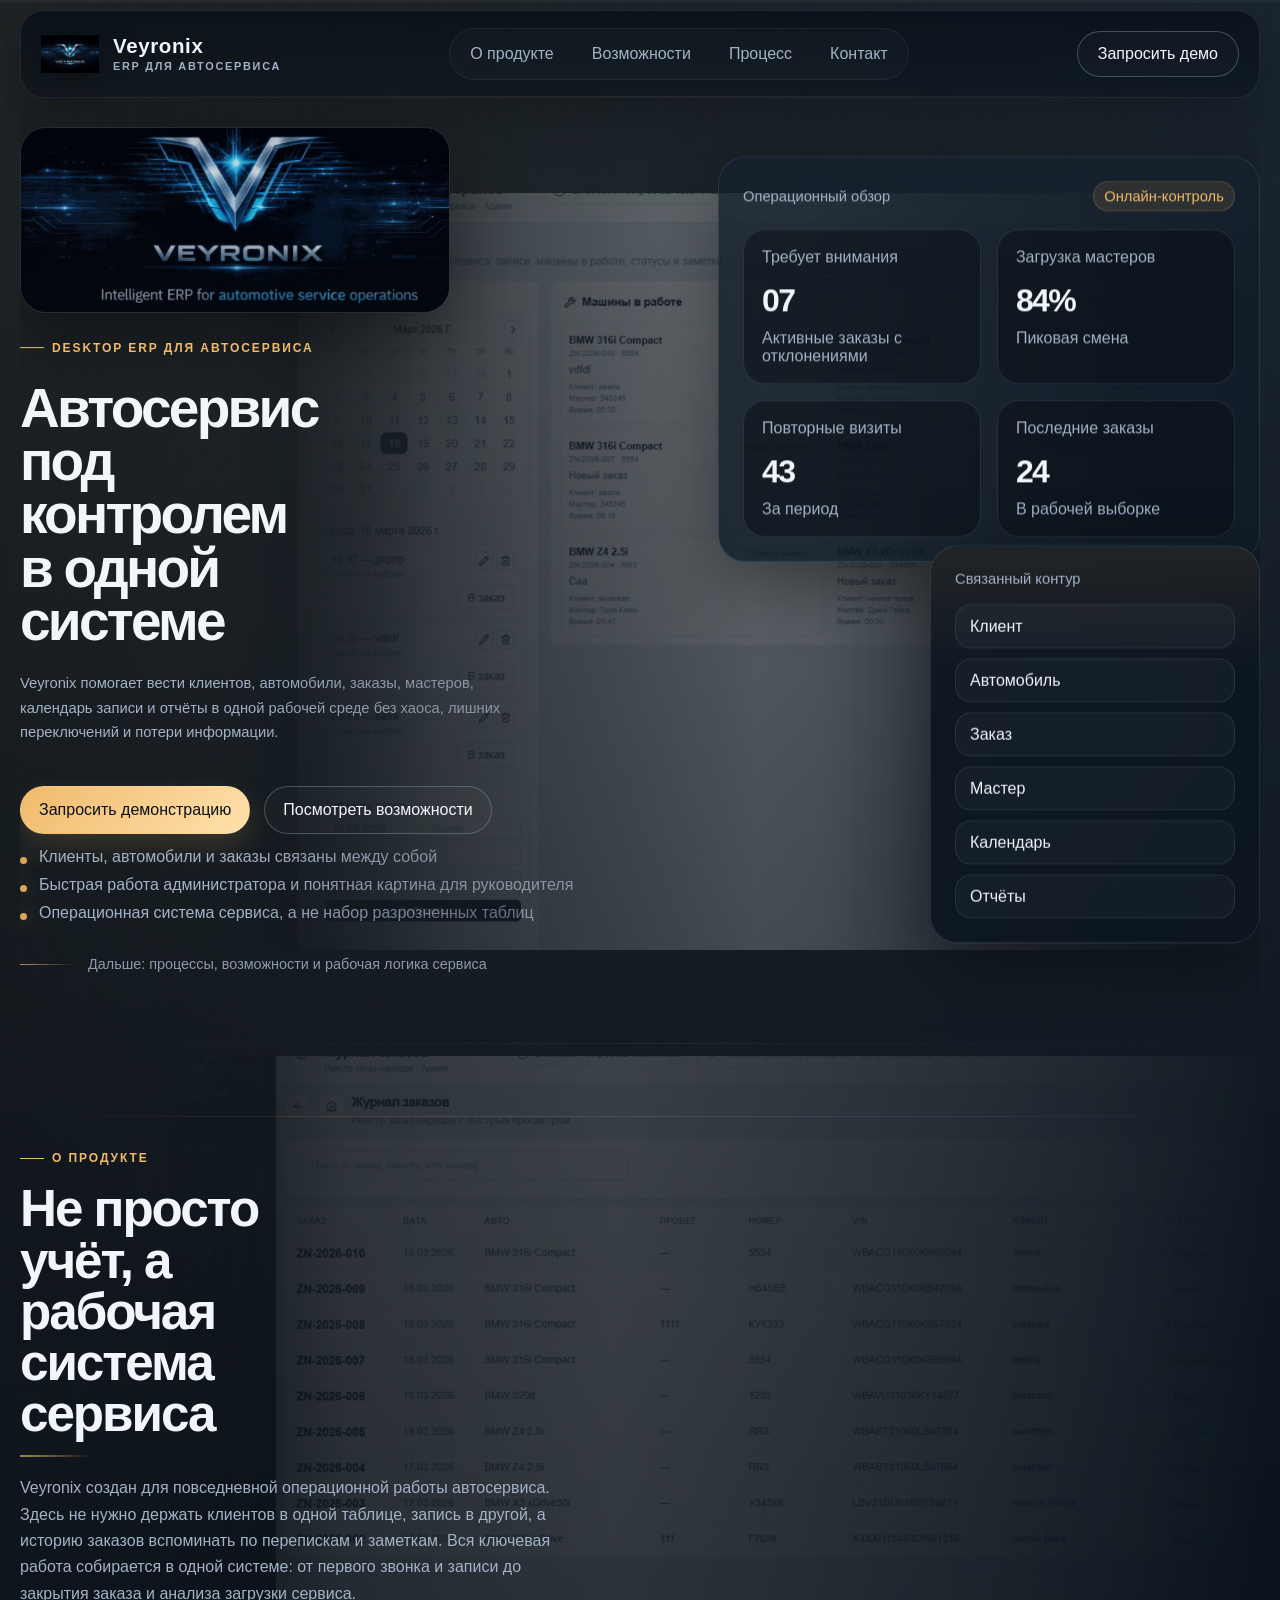
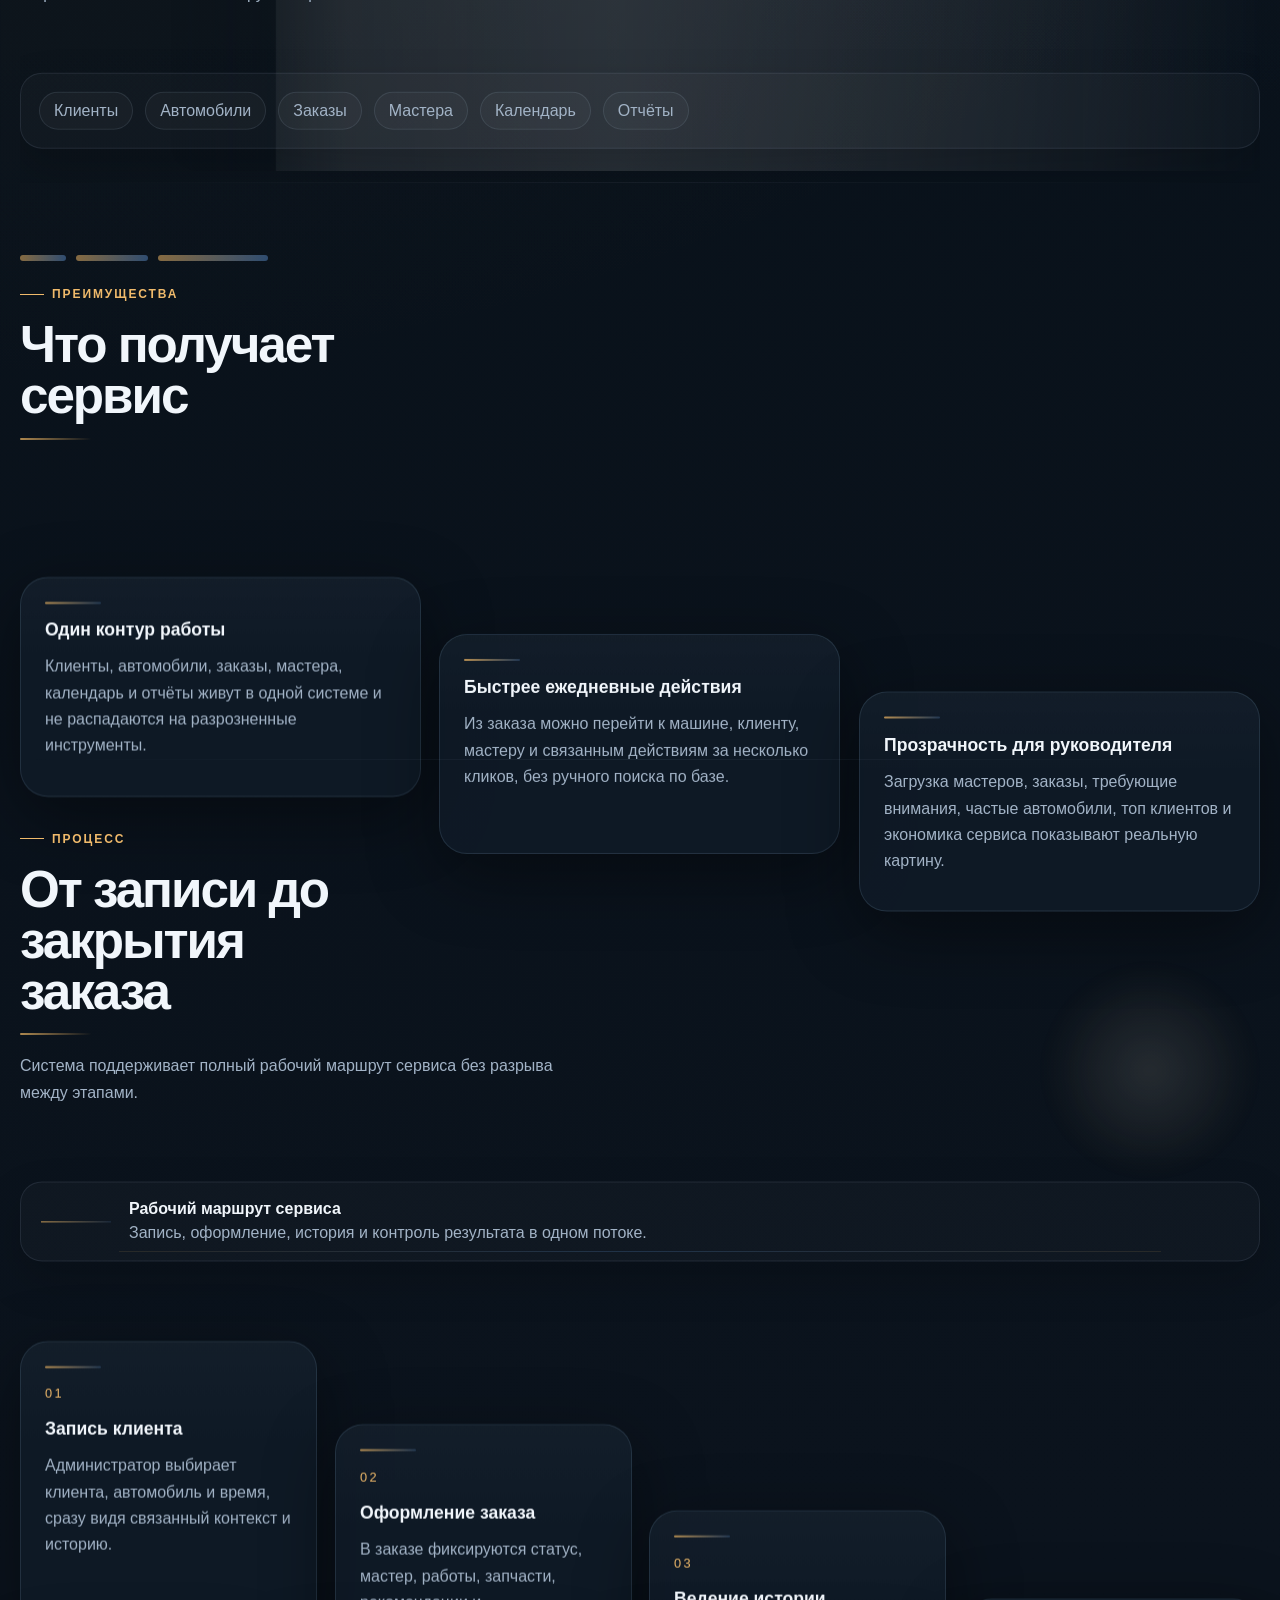
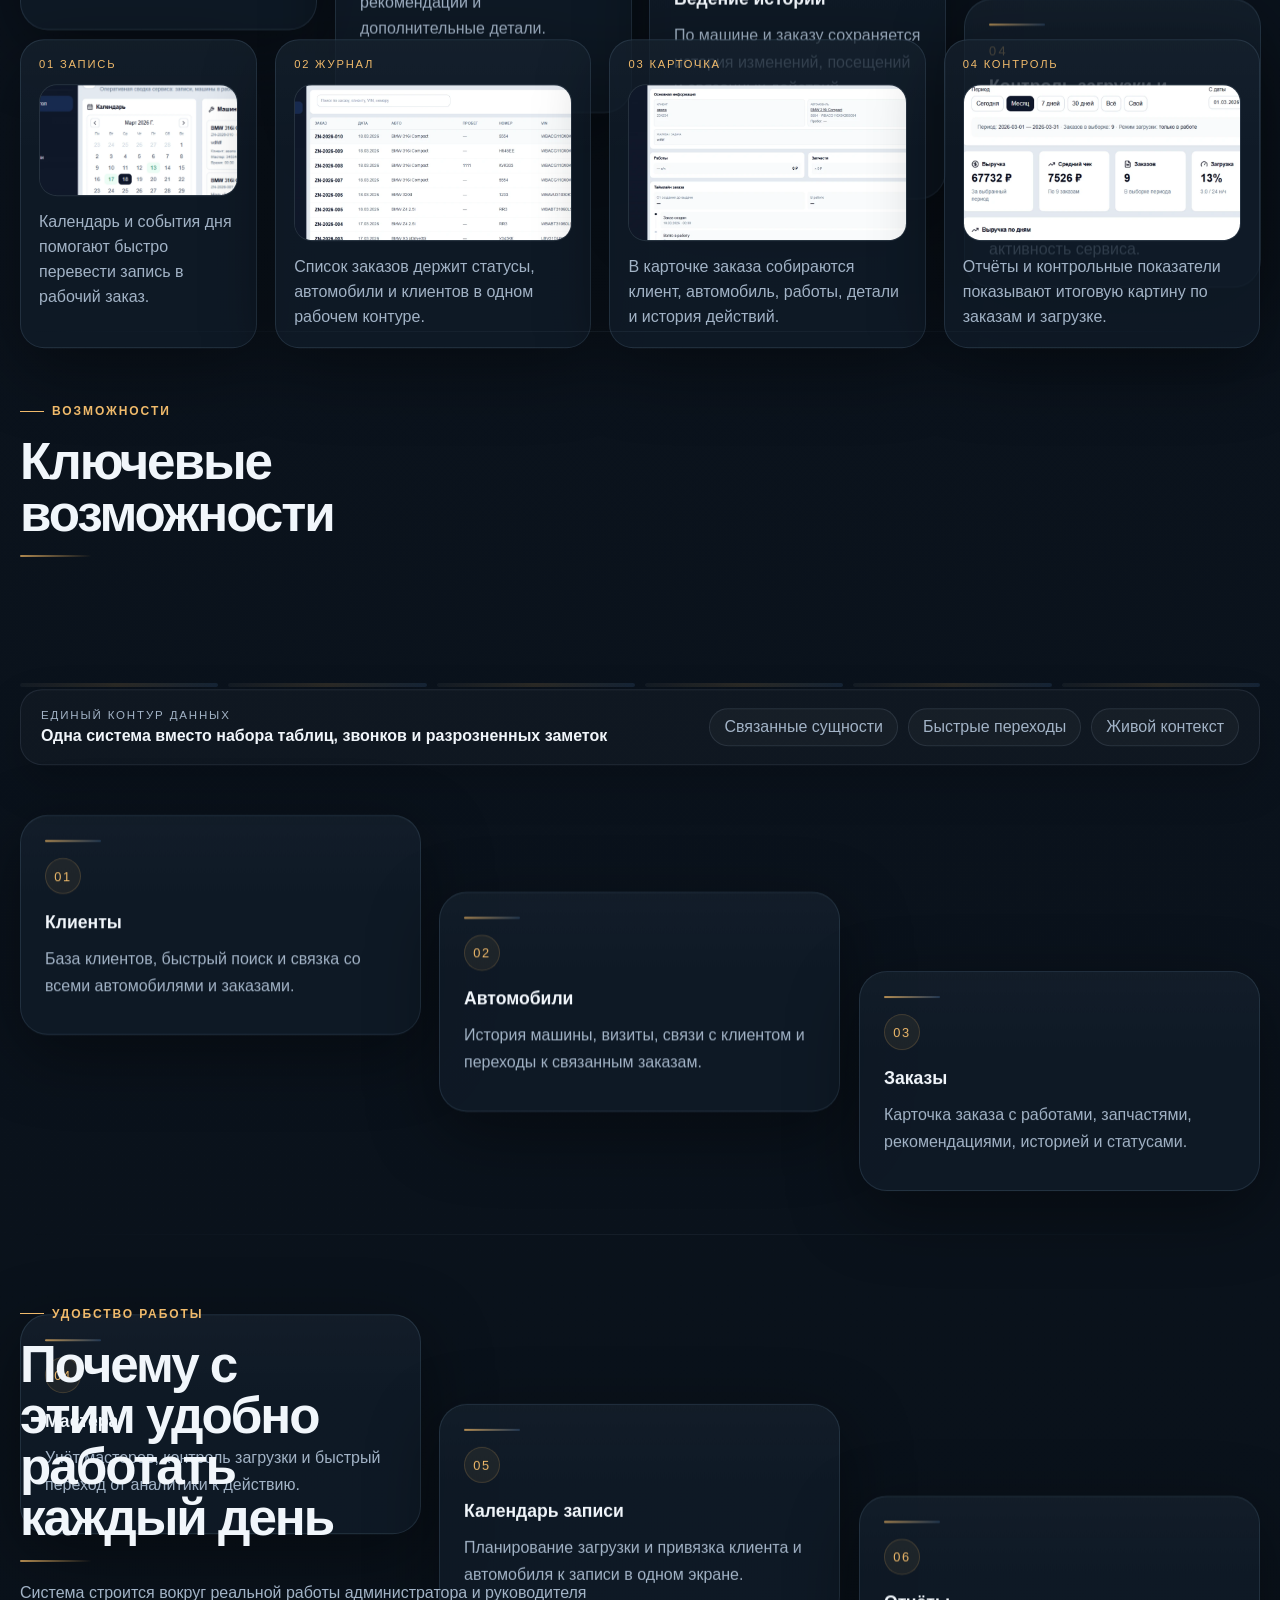
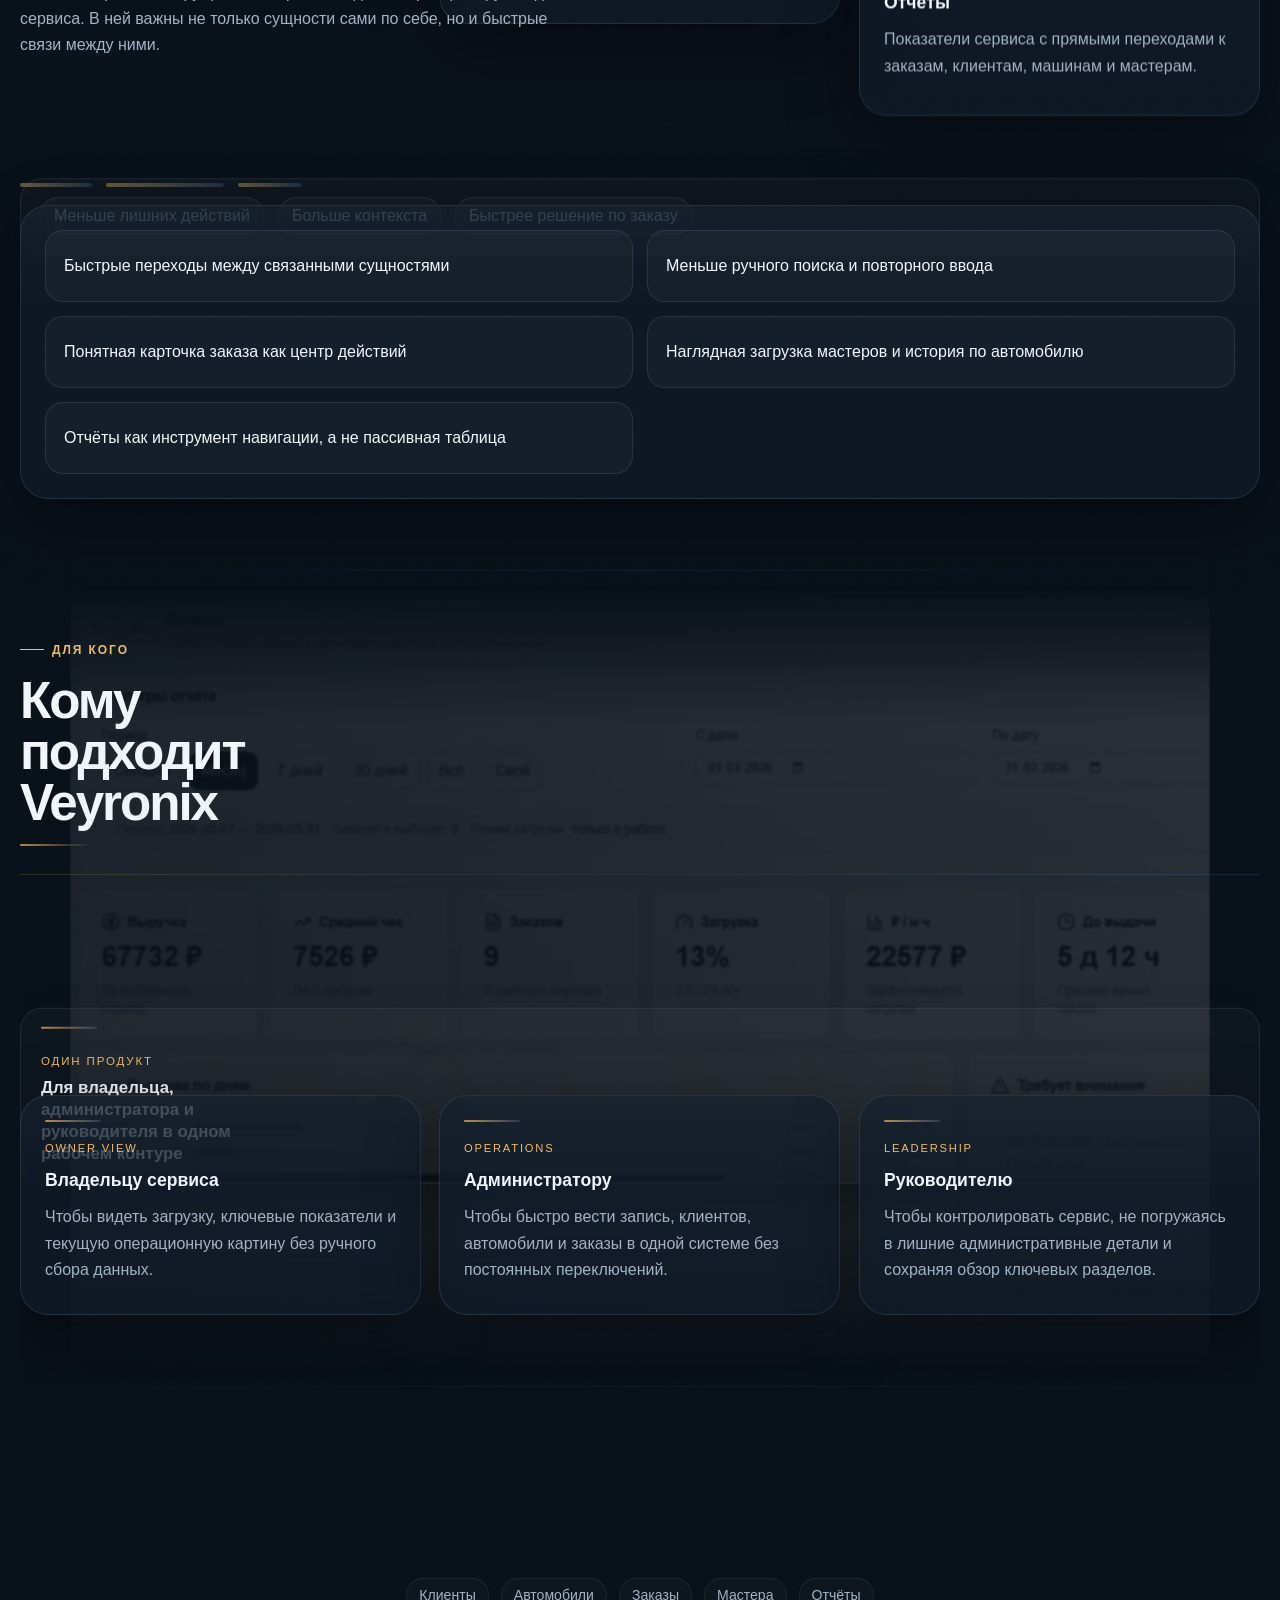
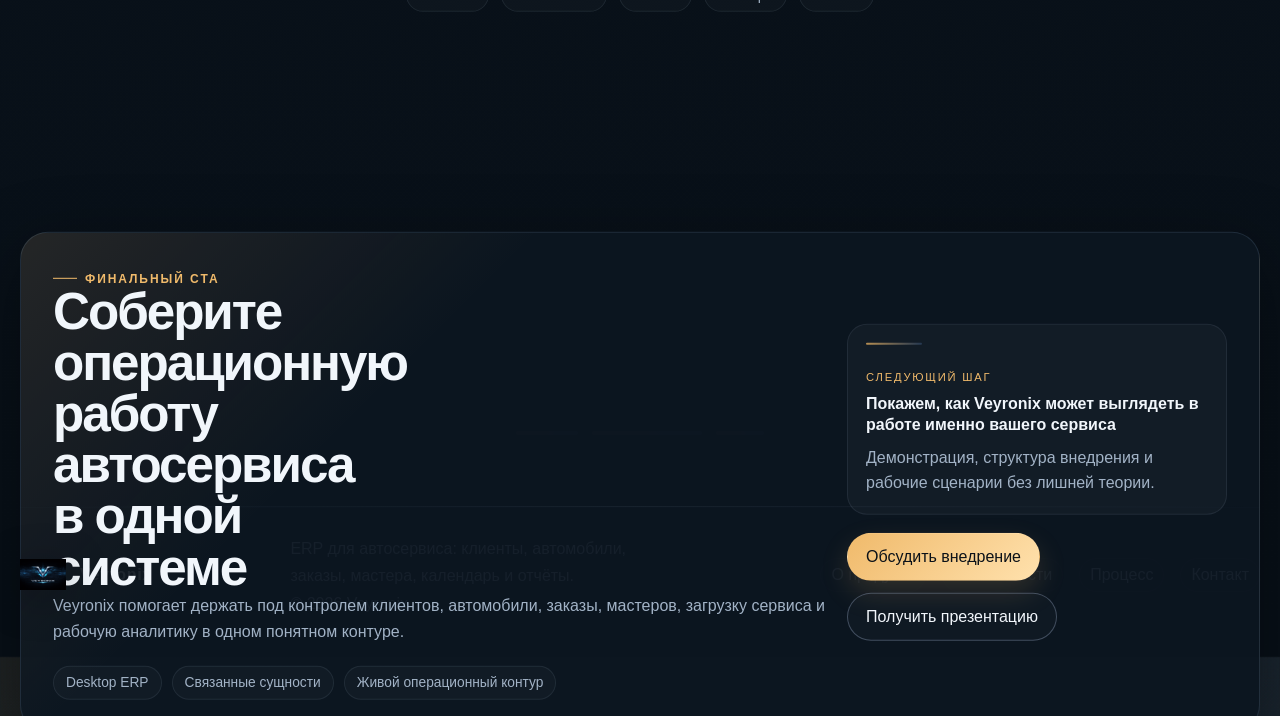
==== index.html @ afbb5c3e "Publish website" ====
<!doctype html>
<html lang="ru">
  <head>
    <meta charset="UTF-8" />
    <meta name="viewport" content="width=device-width, initial-scale=1.0" />
    <title>Veyronix | ERP для автосервиса</title>
    <meta
      name="description"
      content="Veyronix помогает вести клиентов, автомобили, заказы, мастеров, календарь записи и отчёты в одной системе для автосервиса."
    />
    <meta name="theme-color" content="#081018" />
    <meta property="og:type" content="website" />
    <meta property="og:title" content="Veyronix | ERP для автосервиса" />
    <meta
      property="og:description"
      content="Операционная ERP-система для автосервиса: клиенты, автомобили, заказы, мастера, календарь и отчёты в одном рабочем контуре."
    />
    <meta property="og:image" content="./assets/social/og-cover-1200x630.png" />
    <meta property="og:locale" content="ru_RU" />
    <meta name="twitter:card" content="summary_large_image" />
    <meta name="twitter:title" content="Veyronix | ERP для автосервиса" />
    <meta
      name="twitter:description"
      content="Операционная ERP-система для автосервиса: клиенты, автомобили, заказы, мастера, календарь и отчёты в одном рабочем контуре."
    />
    <meta name="twitter:image" content="./assets/social/og-cover-1200x630.png" />
    <link rel="icon" href="./assets/brand/icon.ico" />
    <link rel="apple-touch-icon" href="./assets/icons/apple-touch-icon.png" />
    <link
      rel="preload"
      as="image"
      href="./assets/brand/veyronix-banner-static-1280.webp"
      type="image/webp"
    />
    <link
      rel="preload"
      as="image"
      href="./assets/brand/veyronix-banner-static-1280.webp"
      type="image/webp"
      media="(max-width: 720px)"
    />
    <link rel="stylesheet" href="./styles.css" />
  </head>
  <body>
    <a class="skip-link" href="#hero">Перейти к содержимому</a>
    <div class="page-shell">
      <div class="scroll-progress" aria-hidden="true">
        <div class="scroll-progress-bar" id="scroll-progress-bar"></div>
      </div>
      <header class="topbar">
        <a class="brand" href="#hero" aria-label="Veyronix">
          <img
            src="./assets/brand/logo-mark-256.png"
            alt="Veyronix"
            class="brand-mark"
            width="58"
            height="58"
            decoding="async"
          />
          <span class="brand-copy">
            <span class="brand-word">Veyronix</span>
            <span class="brand-subtitle">ERP для автосервиса</span>
          </span>
        </a>
        <nav class="topnav" aria-label="Навигация">
          <a href="#value">О продукте</a>
          <a href="#features">Возможности</a>
          <a href="#workflow">Процесс</a>
          <a href="#contact">Контакт</a>
        </nav>
        <a class="button button-ghost" href="#contact">Запросить демо</a>
      </header>

      <main>
        <section class="hero section section-reveal" id="hero" data-section>
          <div class="parallax-orb parallax-orb-left" data-parallax data-parallax-speed="0.12"></div>
          <div class="parallax-orb parallax-orb-right" data-parallax data-parallax-speed="-0.08"></div>
          <div class="scroll-signal scroll-signal-hero" data-parallax data-parallax-speed="-0.04" aria-hidden="true"></div>
          <div class="hero-grid-glow" aria-hidden="true"></div>
          <div class="hero-interface-backdrop" aria-hidden="true">
            <img
              src="./assets/features/workspace-hero.webp"
              alt=""
              class="hero-interface-image"
              width="1400"
              height="817"
              loading="eager"
            />
          </div>
          <div class="hero-copy">
            <div class="hero-brand-banner" data-parallax data-parallax-speed="0.03">
              <picture>
                <source
                  srcset="./assets/brand/veyronix-banner-960.webp"
                  type="image/webp"
                />
                <img
                  src="./assets/brand/veyronix-banner-static-1280.webp"
                  alt="Veyronix brand banner"
                  class="hero-brand-media"
                  width="960"
                  height="540"
                  fetchpriority="high"
                />
              </picture>
            </div>
            <div class="eyebrow" data-parallax data-parallax-speed="0.05">Desktop ERP для автосервиса</div>
            <h1 data-parallax data-parallax-speed="0.09">Автосервис под контролем в одной системе</h1>
            <p class="hero-lead">
              Veyronix помогает вести клиентов, автомобили, заказы, мастеров,
              календарь записи и отчёты в одной рабочей среде без хаоса, лишних
              переключений и потери информации.
            </p>
            <div class="cta-row" data-parallax data-parallax-speed="0.04">
              <a class="button button-primary" href="#contact">Запросить демонстрацию</a>
              <a class="button button-secondary" href="#features">Посмотреть возможности</a>
            </div>
            <ul class="hero-points">
              <li>Клиенты, автомобили и заказы связаны между собой</li>
              <li>Быстрая работа администратора и понятная картина для руководителя</li>
              <li>Операционная система сервиса, а не набор разрозненных таблиц</li>
            </ul>
            <div class="hero-scroll-hint">
              <span class="hero-scroll-line"></span>
              <span>Дальше: процессы, возможности и рабочая логика сервиса</span>
            </div>
          </div>
          <div class="hero-visual">
            <div class="hero-card hero-card-main" data-parallax data-parallax-speed="-0.1">
              <div class="hero-card-head">
                <span>Операционный обзор</span>
                <span class="status-pill">Онлайн-контроль</span>
              </div>
              <div class="metric-grid">
                <article class="metric-card">
                  <span class="metric-label">Требует внимания</span>
                  <strong>07</strong>
                  <span class="metric-note">Активные заказы с отклонениями</span>
                </article>
                <article class="metric-card">
                  <span class="metric-label">Загрузка мастеров</span>
                  <strong>84%</strong>
                  <span class="metric-note">Пиковая смена</span>
                </article>
                <article class="metric-card">
                  <span class="metric-label">Повторные визиты</span>
                  <strong>43</strong>
                  <span class="metric-note">За период</span>
                </article>
                <article class="metric-card">
                  <span class="metric-label">Последние заказы</span>
                  <strong>24</strong>
                  <span class="metric-note">В рабочей выборке</span>
                </article>
              </div>
            </div>
            <div class="hero-card hero-card-side" data-parallax data-parallax-speed="-0.16">
              <span class="mini-title">Связанный контур</span>
              <div class="link-stack">
                <span>Клиент</span>
                <span>Автомобиль</span>
                <span>Заказ</span>
                <span>Мастер</span>
                <span>Календарь</span>
                <span>Отчёты</span>
              </div>
            </div>
          </div>
        </section>

        <section class="section value section-reveal" id="value" data-section>
          <div class="section-product-backdrop" aria-hidden="true">
            <img
              src="./assets/features/orders-journal.webp"
              alt=""
              class="section-product-image"
              width="1400"
              height="817"
              loading="lazy"
            />
          </div>
          <div class="section-divider" aria-hidden="true"></div>
          <div class="section-heading">
            <div class="eyebrow">О продукте</div>
            <h2>Не просто учёт, а рабочая система сервиса</h2>
            <p>
              Veyronix создан для повседневной операционной работы автосервиса.
              Здесь не нужно держать клиентов в одной таблице, запись в другой, а
              историю заказов вспоминать по перепискам и заметкам. Вся ключевая
              работа собирается в одной системе: от первого звонка и записи до
              закрытия заказа и анализа загрузки сервиса.
            </p>
          </div>
          <div class="value-strip" data-parallax data-parallax-speed="0.03">
            <span>Клиенты</span>
            <span>Автомобили</span>
            <span>Заказы</span>
            <span>Мастера</span>
            <span>Календарь</span>
            <span>Отчёты</span>
          </div>
        </section>

        <section class="section benefits section-reveal" id="benefits" data-section>
          <div class="section-kicker" aria-hidden="true">
            <span></span>
            <span></span>
            <span></span>
          </div>
          <div class="section-heading">
            <div class="eyebrow">Преимущества</div>
            <h2>Что получает сервис</h2>
          </div>
          <div class="card-grid card-grid-3">
            <article class="info-card" data-parallax data-parallax-speed="0.06">
              <h3>Один контур работы</h3>
              <p>
                Клиенты, автомобили, заказы, мастера, календарь и отчёты живут в
                одной системе и не распадаются на разрозненные инструменты.
              </p>
            </article>
            <article class="info-card" data-parallax data-parallax-speed="0.09">
              <h3>Быстрее ежедневные действия</h3>
              <p>
                Из заказа можно перейти к машине, клиенту, мастеру и связанным
                действиям за несколько кликов, без ручного поиска по базе.
              </p>
            </article>
            <article class="info-card" data-parallax data-parallax-speed="0.12">
              <h3>Прозрачность для руководителя</h3>
              <p>
                Загрузка мастеров, заказы, требующие внимания, частые автомобили,
                топ клиентов и экономика сервиса показывают реальную картину.
              </p>
            </article>
          </div>
        </section>

        <section class="section workflow section-reveal" id="workflow" data-section>
          <div class="scroll-signal scroll-signal-workflow" data-parallax data-parallax-speed="0.05" aria-hidden="true"></div>
          <div class="section-heading">
            <div class="eyebrow">Процесс</div>
            <h2>От записи до закрытия заказа</h2>
            <p>
              Система поддерживает полный рабочий маршрут сервиса без разрыва
              между этапами.
            </p>
          </div>
          <div class="workflow-intro-card" data-parallax data-parallax-speed="0.02">
            <div class="workflow-intro-line"></div>
            <div class="workflow-intro-copy">
              <strong>Рабочий маршрут сервиса</strong>
              <span>Запись, оформление, история и контроль результата в одном потоке.</span>
            </div>
          </div>
          <div class="timeline">
            <article class="timeline-card" data-parallax data-parallax-speed="0.04">
              <span class="timeline-index">01</span>
              <h3>Запись клиента</h3>
              <p>
                Администратор выбирает клиента, автомобиль и время, сразу видя
                связанный контекст и историю.
              </p>
            </article>
            <article class="timeline-card" data-parallax data-parallax-speed="0.07">
              <span class="timeline-index">02</span>
              <h3>Оформление заказа</h3>
              <p>
                В заказе фиксируются статус, мастер, работы, запчасти,
                рекомендации и дополнительные детали.
              </p>
            </article>
            <article class="timeline-card" data-parallax data-parallax-speed="0.1">
              <span class="timeline-index">03</span>
              <h3>Ведение истории</h3>
              <p>
                По машине и заказу сохраняется история изменений, посещений и
                связанных действий.
              </p>
            </article>
            <article class="timeline-card" data-parallax data-parallax-speed="0.13">
              <span class="timeline-index">04</span>
              <h3>Контроль загрузки и результатов</h3>
              <p>
                Руководитель видит, что происходит сейчас, где перегрузка и на
                каких клиентах и автомобилях строится активность сервиса.
              </p>
            </article>
          </div>
          <div class="workflow-ribbon" data-parallax data-parallax-speed="0.03">
            <article class="workflow-ribbon-card">
              <span class="workflow-ribbon-label">01 Запись</span>
              <div class="workflow-ribbon-media">
                <img
                  src="./assets/features/workflow-booking.webp"
                  alt="Запись клиента и календарь в Veyronix"
                  class="workflow-ribbon-image"
                  width="900"
                  height="571"
                  loading="lazy"
                />
              </div>
              <p>Календарь и события дня помогают быстро перевести запись в рабочий заказ.</p>
            </article>
            <article class="workflow-ribbon-card">
              <span class="workflow-ribbon-label">02 Журнал</span>
              <div class="workflow-ribbon-media">
                <img
                  src="./assets/features/workflow-orders.webp"
                  alt="Журнал заказов в Veyronix"
                  class="workflow-ribbon-image"
                  width="900"
                  height="478"
                  loading="lazy"
                />
              </div>
              <p>Список заказов держит статусы, автомобили и клиентов в одном рабочем контуре.</p>
            </article>
            <article class="workflow-ribbon-card">
              <span class="workflow-ribbon-label">03 Карточка</span>
              <div class="workflow-ribbon-media">
                <img
                  src="./assets/features/workflow-order-card.webp"
                  alt="Карточка заказа в Veyronix"
                  class="workflow-ribbon-image"
                  width="900"
                  height="478"
                  loading="lazy"
                />
              </div>
              <p>В карточке заказа собираются клиент, автомобиль, работы, детали и история действий.</p>
            </article>
            <article class="workflow-ribbon-card">
              <span class="workflow-ribbon-label">04 Контроль</span>
              <div class="workflow-ribbon-media">
                <img
                  src="./assets/features/workflow-control.webp"
                  alt="Контроль загрузки и результатов в Veyronix"
                  class="workflow-ribbon-image"
                  width="900"
                  height="440"
                  loading="lazy"
                />
              </div>
              <p>Отчёты и контрольные показатели показывают итоговую картину по заказам и загрузке.</p>
            </article>
          </div>
        </section>

        <section class="section features section-reveal" id="features" data-section>
          <div class="section-heading">
            <div class="eyebrow">Возможности</div>
            <h2>Ключевые возможности</h2>
          </div>
          <div class="feature-highlight" data-parallax data-parallax-speed="0.03">
            <div class="feature-highlight-copy">
              <span class="feature-highlight-label">Единый контур данных</span>
              <strong>Одна система вместо набора таблиц, звонков и разрозненных заметок</strong>
            </div>
            <div class="feature-highlight-tags">
              <span>Связанные сущности</span>
              <span>Быстрые переходы</span>
              <span>Живой контекст</span>
            </div>
          </div>
          <div class="feature-bridge" aria-hidden="true">
            <span></span>
            <span></span>
            <span></span>
            <span></span>
            <span></span>
            <span></span>
          </div>
          <div class="feature-grid">
            <article class="feature-card" data-parallax data-parallax-speed="0.03">
              <span class="feature-card-accent">01</span>
              <h3>Клиенты</h3>
              <p>База клиентов, быстрый поиск и связка со всеми автомобилями и заказами.</p>
            </article>
            <article class="feature-card" data-parallax data-parallax-speed="0.05">
              <span class="feature-card-accent">02</span>
              <h3>Автомобили</h3>
              <p>История машины, визиты, связи с клиентом и переходы к связанным заказам.</p>
            </article>
            <article class="feature-card" data-parallax data-parallax-speed="0.07">
              <span class="feature-card-accent">03</span>
              <h3>Заказы</h3>
              <p>Карточка заказа с работами, запчастями, рекомендациями, историей и статусами.</p>
            </article>
            <article class="feature-card" data-parallax data-parallax-speed="0.09">
              <span class="feature-card-accent">04</span>
              <h3>Мастера</h3>
              <p>Учёт мастеров, контроль загрузки и быстрый переход от аналитики к действию.</p>
            </article>
            <article class="feature-card" data-parallax data-parallax-speed="0.11">
              <span class="feature-card-accent">05</span>
              <h3>Календарь записи</h3>
              <p>Планирование загрузки и привязка клиента и автомобиля к записи в одном экране.</p>
            </article>
            <article class="feature-card" data-parallax data-parallax-speed="0.13">
              <span class="feature-card-accent">06</span>
              <h3>Отчёты</h3>
              <p>Показатели сервиса с прямыми переходами к заказам, клиентам, машинам и мастерам.</p>
            </article>
          </div>
        </section>

        <section class="section convenience section-reveal" id="convenience" data-section>
          <div class="section-heading">
            <div class="eyebrow">Удобство работы</div>
            <h2>Почему с этим удобно работать каждый день</h2>
            <p>
              Система строится вокруг реальной работы администратора и
              руководителя сервиса. В ней важны не только сущности сами по себе,
              но и быстрые связи между ними.
            </p>
          </div>
          <div class="convenience-badge-row" data-parallax data-parallax-speed="0.02">
            <span>Меньше лишних действий</span>
            <span>Больше контекста</span>
            <span>Быстрее решение по заказу</span>
          </div>
          <div class="convenience-flow" aria-hidden="true">
            <span></span>
            <span></span>
            <span></span>
          </div>
          <div class="bullet-panel">
            <div class="bullet-item">Быстрые переходы между связанными сущностями</div>
            <div class="bullet-item">Меньше ручного поиска и повторного ввода</div>
            <div class="bullet-item">Понятная карточка заказа как центр действий</div>
            <div class="bullet-item">Наглядная загрузка мастеров и история по автомобилю</div>
            <div class="bullet-item">Отчёты как инструмент навигации, а не пассивная таблица</div>
          </div>
        </section>

        <section class="section audience section-reveal" id="audience" data-section>
          <div class="section-product-backdrop section-product-backdrop-center" aria-hidden="true">
            <img
              src="./assets/features/reports-overview.webp"
              alt=""
              class="section-product-image"
              width="1400"
              height="717"
              loading="lazy"
            />
          </div>
          <div class="section-heading">
            <div class="eyebrow">Для кого</div>
            <h2>Кому подходит Veyronix</h2>
          </div>
          <div class="audience-rail" aria-hidden="true"></div>
          <div class="audience-summary" data-parallax data-parallax-speed="0.02">
            <span class="audience-summary-label">Один продукт</span>
            <strong>Для владельца, администратора и руководителя в одном рабочем контуре</strong>
          </div>
          <div class="card-grid card-grid-3">
            <article class="info-card audience-card">
              <span class="audience-card-kicker">Owner view</span>
              <h3>Владельцу сервиса</h3>
              <p>Чтобы видеть загрузку, ключевые показатели и текущую операционную картину без ручного сбора данных.</p>
            </article>
            <article class="info-card audience-card">
              <span class="audience-card-kicker">Operations</span>
              <h3>Администратору</h3>
              <p>Чтобы быстро вести запись, клиентов, автомобили и заказы в одной системе без постоянных переключений.</p>
            </article>
            <article class="info-card audience-card">
              <span class="audience-card-kicker">Leadership</span>
              <h3>Руководителю</h3>
              <p>Чтобы контролировать сервис, не погружаясь в лишние административные детали и сохраняя обзор ключевых разделов.</p>
            </article>
          </div>
        </section>

        <section class="section contact section-reveal" id="contact" data-section>
          <div class="contact-prelude" data-parallax data-parallax-speed="0.02">
            <span>Клиенты</span>
            <span>Автомобили</span>
            <span>Заказы</span>
            <span>Мастера</span>
            <span>Отчёты</span>
          </div>
          <div class="contact-panel" data-parallax data-parallax-speed="0.05">
            <div>
              <div class="eyebrow">Финальный CTA</div>
              <h2>Соберите операционную работу автосервиса в одной системе</h2>
              <p>
                Veyronix помогает держать под контролем клиентов, автомобили,
                заказы, мастеров, загрузку сервиса и рабочую аналитику в одном
                понятном контуре.
              </p>
              <div class="contact-proof">
                <span>Desktop ERP</span>
                <span>Связанные сущности</span>
                <span>Живой операционный контур</span>
              </div>
            </div>
            <div class="contact-side">
              <div class="contact-side-card">
                <span class="contact-side-label">Следующий шаг</span>
                <strong>Покажем, как Veyronix может выглядеть в работе именно вашего сервиса</strong>
                <p>Демонстрация, структура внедрения и рабочие сценарии без лишней теории.</p>
              </div>
              <div class="contact-actions">
                <a class="button button-primary" href="mailto:hello@veyronix.local">Обсудить внедрение</a>
                <a class="button button-secondary" href="mailto:hello@veyronix.local">Получить презентацию</a>
              </div>
            </div>
          </div>
          <div class="contact-tail" aria-hidden="true">
            <span></span>
            <span></span>
            <span></span>
          </div>
        </section>
      </main>

      <footer class="footer">
        <div class="footer-brand">
          <img
            src="./assets/brand/logo-mark-256.png"
            alt="Veyronix"
            class="brand-mark"
            width="58"
            height="58"
            decoding="async"
          />
          <span>Veyronix</span>
        </div>
        <div class="footer-copy">
          <p>ERP для автосервиса: клиенты, автомобили, заказы, мастера, календарь и отчёты.</p>
          <span class="footer-year">© <span id="year"></span> Veyronix</span>
        </div>
        <nav class="footer-nav" aria-label="Быстрые ссылки">
          <a href="#value">О продукте</a>
          <a href="#features">Возможности</a>
          <a href="#workflow">Процесс</a>
          <a href="#contact">Контакт</a>
        </nav>
      </footer>
      <a class="back-to-top" href="#hero" id="back-to-top" aria-label="Наверх">↑</a>
    </div>

    <script src="./script.js"></script>
  </body>
</html>
---- styles.css ----
:root {
  --bg: #081018;
  --bg-soft: #0f1b27;
  --panel: rgba(16, 28, 40, 0.78);
  --panel-strong: rgba(12, 22, 32, 0.94);
  --line: rgba(125, 153, 184, 0.18);
  --line-strong: rgba(160, 183, 209, 0.34);
  --text: #f1f6fb;
  --text-muted: #a2b3c6;
  --accent: #d8a65c;
  --accent-strong: #f0ba6b;
  --shadow: 0 20px 70px rgba(0, 0, 0, 0.42);
  --radius: 28px;
}

* {
  box-sizing: border-box;
}

html {
  scroll-behavior: smooth;
}

body {
  margin: 0;
  font-family: "Segoe UI", "Inter", "Trebuchet MS", sans-serif;
  color: var(--text);
  background:
    radial-gradient(circle at top left, rgba(216, 166, 92, 0.1), transparent 28%),
    radial-gradient(circle at top right, rgba(90, 127, 171, 0.14), transparent 24%),
    linear-gradient(180deg, #071018 0%, #0b131d 45%, #081018 100%);
}

body::before {
  content: "";
  position: fixed;
  inset: 0;
  pointer-events: none;
  background:
    linear-gradient(rgba(145, 169, 193, 0.05) 1px, transparent 1px),
    linear-gradient(90deg, rgba(145, 169, 193, 0.05) 1px, transparent 1px);
  background-size: 44px 44px;
  mask-image: linear-gradient(180deg, rgba(255, 255, 255, 0.44), transparent 72%);
}

.page-shell {
  width: min(1240px, calc(100% - 32px));
  margin: 0 auto;
  position: relative;
}

.skip-link {
  position: fixed;
  top: 12px;
  left: 12px;
  z-index: 60;
  padding: 10px 14px;
  border-radius: 12px;
  background: #f1f6fb;
  color: #081018;
  text-decoration: none;
  transform: translateY(-140%);
  transition: transform 0.2s ease;
}

.skip-link:focus-visible {
  transform: translateY(0);
}

.scroll-progress {
  position: fixed;
  top: 0;
  left: 0;
  width: 100%;
  height: 3px;
  z-index: 40;
  background: rgba(255, 255, 255, 0.04);
}

.scroll-progress-bar {
  height: 100%;
  width: 0;
  background: linear-gradient(90deg, rgba(216, 166, 92, 0.92), rgba(92, 147, 216, 0.92));
  box-shadow: 0 0 18px rgba(216, 166, 92, 0.32);
}

.topbar {
  position: sticky;
  top: 10px;
  z-index: 20;
  display: flex;
  align-items: center;
  justify-content: space-between;
  gap: 20px;
  margin-top: 10px;
  padding: 14px 20px;
  background: linear-gradient(180deg, rgba(8, 16, 24, 0.82), rgba(8, 16, 24, 0.52));
  backdrop-filter: blur(14px) saturate(120%);
  border: 1px solid rgba(160, 183, 209, 0.12);
  border-radius: 24px;
  box-shadow: 0 18px 48px rgba(0, 0, 0, 0.2);
  transition:
    padding 0.25s ease,
    background-color 0.25s ease,
    box-shadow 0.25s ease,
    border-color 0.25s ease;
}

.topbar::after {
  content: "";
  position: absolute;
  inset: auto 18px 0 18px;
  height: 1px;
  background: linear-gradient(90deg, transparent, rgba(216, 166, 92, 0.12), transparent);
  pointer-events: none;
}

.topbar.is-scrolled {
  padding-top: 10px;
  padding-bottom: 10px;
  background: linear-gradient(180deg, rgba(8, 16, 24, 0.9), rgba(8, 16, 24, 0.68));
  box-shadow: 0 14px 34px rgba(0, 0, 0, 0.24);
}

.brand,
.footer-brand {
  display: inline-flex;
  align-items: center;
  gap: 14px;
  color: var(--text);
  text-decoration: none;
  font-weight: 700;
  letter-spacing: 0.04em;
}

.brand-mark {
  width: 58px;
  height: 58px;
  object-fit: contain;
  filter: drop-shadow(0 8px 20px rgba(0, 0, 0, 0.28));
}

.brand-copy {
  display: grid;
  gap: 4px;
}

.brand-word {
  font-size: 1.28rem;
  line-height: 1;
}

.brand-subtitle {
  color: var(--text-muted);
  font-size: 0.68rem;
  letter-spacing: 0.16em;
  text-transform: uppercase;
}

.topnav {
  display: inline-flex;
  align-items: center;
  gap: 10px;
  padding: 6px;
  border-radius: 999px;
  border: 1px solid rgba(160, 183, 209, 0.08);
  background: rgba(255, 255, 255, 0.02);
}

.topnav a,
.footer a {
  color: var(--text-muted);
  text-decoration: none;
}

.topnav a {
  padding: 10px 14px;
  border-radius: 999px;
  transition:
    color 0.2s ease,
    background-color 0.2s ease;
}

.topnav a:hover,
.topnav a:focus-visible {
  background: rgba(255, 255, 255, 0.04);
}

.topnav a.is-active {
  color: var(--text);
  background: rgba(255, 255, 255, 0.06);
  box-shadow: inset 0 0 0 1px rgba(255, 255, 255, 0.04);
}

.topnav a:hover,
.topnav a:focus-visible,
.button:hover,
.button:focus-visible {
  color: var(--text);
}

a:focus-visible,
button:focus-visible {
  outline: 2px solid rgba(216, 166, 92, 0.8);
  outline-offset: 3px;
}

.section {
  position: relative;
  padding: 72px 0;
  scroll-margin-top: 110px;
}

.section-divider {
  width: 100%;
  height: 1px;
  margin-bottom: 34px;
  background: linear-gradient(90deg, transparent, rgba(216, 166, 92, 0.18), rgba(92, 147, 216, 0.18), transparent);
}

.section::after {
  content: "";
  position: absolute;
  inset: auto 0 0 0;
  height: 1px;
  background: linear-gradient(90deg, transparent, rgba(160, 183, 209, 0.08), transparent);
  pointer-events: none;
}

.section-kicker {
  display: flex;
  gap: 10px;
  margin-bottom: 26px;
}

.section-kicker span {
  height: 6px;
  border-radius: 999px;
  background: linear-gradient(90deg, rgba(216, 166, 92, 0.6), rgba(92, 147, 216, 0.45));
}

.section-kicker span:nth-child(1) {
  width: 46px;
}

.section-kicker span:nth-child(2) {
  width: 72px;
}

.section-kicker span:nth-child(3) {
  width: 110px;
}

.section-reveal {
  opacity: 0;
  transform: translate3d(0, 42px, 0);
  transition:
    opacity 0.8s ease,
    transform 0.8s ease;
}

.section-reveal.is-visible {
  opacity: 1;
  transform: translate3d(0, 0, 0);
}

.hero {
  position: relative;
  overflow: clip;
  min-height: calc(100vh - 90px);
  display: grid;
  grid-template-columns: minmax(0, 1.1fr) minmax(320px, 0.9fr);
  align-items: center;
  gap: 36px;
  padding-top: 36px;
}

.hero-grid-glow {
  display: none;
}

.hero-interface-backdrop,
.section-product-backdrop {
  position: absolute;
  inset: 0;
  pointer-events: none;
  overflow: hidden;
}

.hero-interface-backdrop {
  inset: 10% -4% 10% 18%;
  border-radius: 36px;
  opacity: 0.52;
  filter: saturate(0.94);
  mask-image: linear-gradient(90deg, transparent 0%, rgba(255, 255, 255, 0.7) 18%, rgba(255, 255, 255, 0.96) 48%, transparent 100%);
}

.hero-interface-backdrop::before,
.section-product-backdrop::before {
  content: "";
  position: absolute;
  inset: 0;
  z-index: 1;
}

.hero-interface-backdrop::before {
  background:
    linear-gradient(90deg, rgba(8, 16, 24, 0.82) 0%, rgba(8, 16, 24, 0.4) 26%, rgba(8, 16, 24, 0.16) 54%, rgba(8, 16, 24, 0.72) 100%),
    linear-gradient(180deg, rgba(8, 16, 24, 0.08), rgba(8, 16, 24, 0.38));
}

.section-product-backdrop::before {
  background:
    linear-gradient(90deg, rgba(8, 16, 24, 0.52), rgba(8, 16, 24, 0.28)),
    linear-gradient(180deg, rgba(8, 16, 24, 0.12), rgba(8, 16, 24, 0.34));
}

.hero-interface-image,
.section-product-image {
  display: block;
  width: 100%;
  height: 100%;
  object-fit: cover;
  object-position: center top;
}

.section.value {
  overflow: clip;
}

.section.audience {
  overflow: clip;
}

.section-product-backdrop {
  inset: 12px -2% 12px 12%;
  border-radius: 30px;
  opacity: 0.38;
  filter: blur(0.6px) saturate(0.88);
  mask-image: linear-gradient(90deg, transparent 0%, rgba(255, 255, 255, 0.8) 16%, rgba(255, 255, 255, 0.98) 40%, transparent 100%);
}

.section-product-backdrop-center {
  inset: 12px 4% 12px 4%;
  opacity: 0.24;
  filter: blur(0.8px) saturate(0.82);
  mask-image: linear-gradient(180deg, transparent 0%, rgba(255, 255, 255, 0.9) 18%, rgba(255, 255, 255, 0.9) 82%, transparent 100%);
}

.section.value > *:not(.section-product-backdrop) {
  position: relative;
  z-index: 1;
}

.section.audience > *:not(.section-product-backdrop) {
  position: relative;
  z-index: 1;
}

.workflow-ribbon {
  display: grid;
  grid-template-columns: minmax(220px, 0.75fr) repeat(3, minmax(0, 1fr));
  align-items: stretch;
  gap: 18px;
  margin-top: 26px;
}

.workflow-ribbon-card {
  display: grid;
  grid-template-rows: auto auto 1fr;
  gap: 14px;
  align-content: stretch;
  height: 100%;
  margin: 0;
  padding: 18px;
  border: 1px solid var(--line);
  border-radius: 24px;
  background:
    linear-gradient(180deg, rgba(255, 255, 255, 0.02), transparent 38%),
    var(--panel);
  box-shadow: var(--shadow);
}

.workflow-ribbon-label {
  display: inline-flex;
  align-items: center;
  color: var(--accent-strong);
  text-transform: uppercase;
  letter-spacing: 0.16em;
  font-size: 0.7rem;
}

.workflow-ribbon-media {
  aspect-ratio: 16 / 9;
  overflow: hidden;
  border-radius: 18px;
  border: 1px solid rgba(170, 194, 218, 0.12);
  background: rgba(255, 255, 255, 0.02);
}

.workflow-ribbon-image {
  display: block;
  width: 100%;
  height: 100%;
  object-fit: cover;
  object-position: top center;
}

.workflow-ribbon-card p {
  color: var(--text-muted);
  line-height: 1.55;
  margin: 0;
}

.eyebrow {
  display: inline-flex;
  align-items: center;
  gap: 8px;
  color: var(--accent-strong);
  text-transform: uppercase;
  letter-spacing: 0.16em;
  font-size: 0.75rem;
  font-weight: 700;
}

.eyebrow::before {
  content: "";
  width: 24px;
  height: 1px;
  background: currentColor;
}

h1,
h2,
h3,
p {
  margin: 0;
}

h1 {
  max-width: 8.6ch;
  margin-top: 20px;
  font-size: clamp(2.2rem, 4.3vw, 3.6rem);
  line-height: 0.97;
  letter-spacing: -0.05em;
}

h2 {
  max-width: 12ch;
  font-size: clamp(2.1rem, 4vw, 3.25rem);
  line-height: 1;
  letter-spacing: -0.04em;
}

h3 {
  font-size: 1.1rem;
  line-height: 1.15;
}

.hero-lead,
.section-heading p,
.info-card p,
.feature-card p,
.timeline-card p,
.contact-panel p,
.footer p {
  color: var(--text-muted);
  line-height: 1.65;
}

.hero-lead {
  max-width: 62ch;
  margin-top: 24px;
  font-size: 0.92rem;
}

.hero-scroll-hint {
  display: inline-flex;
  align-items: center;
  gap: 14px;
  margin-top: 34px;
  color: rgba(162, 179, 198, 0.84);
  font-size: 0.9rem;
}

.hero-scroll-line {
  width: 54px;
  height: 1px;
  background: linear-gradient(90deg, rgba(216, 166, 92, 0.84), transparent);
}

.value-strip,
.feature-highlight,
.workflow-intro-card,
.convenience-badge-row {
  border: 1px solid rgba(160, 183, 209, 0.12);
  border-radius: 22px;
  background: rgba(255, 255, 255, 0.025);
  box-shadow: 0 18px 44px rgba(0, 0, 0, 0.18);
}

.value-strip {
  display: flex;
  flex-wrap: wrap;
  gap: 12px;
  padding: 18px;
}

.value-strip span,
.feature-highlight-tags span,
.convenience-badge-row span {
  display: inline-flex;
  align-items: center;
  min-height: 38px;
  padding: 0 14px;
  border-radius: 999px;
  border: 1px solid rgba(170, 194, 218, 0.12);
  background: rgba(255, 255, 255, 0.03);
  color: var(--text-muted);
}

.hero-brand-banner {
  position: relative;
  display: grid;
  gap: 0;
  max-width: 430px;
  margin-bottom: 20px;
  overflow: hidden;
  border: 1px solid rgba(170, 194, 218, 0.14);
  border-radius: 26px;
  background:
    radial-gradient(circle at 22% 50%, rgba(216, 166, 92, 0.14), transparent 38%),
    linear-gradient(180deg, rgba(8, 15, 24, 0.82), rgba(8, 15, 24, 0.68));
  box-shadow: var(--shadow);
}

.hero-brand-banner picture {
  display: block;
}

.hero-brand-banner:hover {
  border-color: rgba(216, 166, 92, 0.18);
}

.hero-brand-banner::after {
  content: "";
  position: absolute;
  inset: auto 0 0 0;
  height: 46%;
  background: linear-gradient(180deg, transparent, rgba(8, 16, 24, 0.28));
  pointer-events: none;
}

.hero-brand-banner::before {
  content: "";
  position: absolute;
  inset: 0;
  background:
    linear-gradient(135deg, rgba(255, 255, 255, 0.04), transparent 34%),
    radial-gradient(circle at 84% 22%, rgba(92, 147, 216, 0.16), transparent 26%);
  pointer-events: none;
}

.hero-brand-media {
  display: block;
  width: 100%;
  height: 184px;
  object-fit: cover;
  object-position: center;
  opacity: 0.9;
}

.cta-row {
  display: flex;
  flex-wrap: wrap;
  gap: 14px;
  margin-top: 28px;
}

.button {
  display: inline-flex;
  align-items: center;
  justify-content: center;
  min-height: 48px;
  padding: 0 18px;
  border-radius: 999px;
  border: 1px solid var(--line-strong);
  text-decoration: none;
  transition:
    border-color 0.2s ease,
    background-color 0.2s ease,
    color 0.2s ease,
    transform 0.2s ease;
}

.button:hover,
.button:focus-visible {
  transform: translateY(-1px);
}

.button-primary {
  color: #0b1118;
  background: linear-gradient(135deg, var(--accent-strong), #ffe1ad);
  border-color: transparent;
  box-shadow: 0 12px 28px rgba(216, 166, 92, 0.18);
}

.button-secondary,
.button-ghost {
  color: var(--text);
  background: rgba(255, 255, 255, 0.02);
}

.button-ghost {
  min-height: 46px;
  padding: 0 20px;
}

.hero-points {
  display: grid;
  gap: 10px;
  padding: 0;
  margin: 28px 0 0;
  list-style: none;
  color: var(--text-muted);
}

.hero-points li {
  display: flex;
  align-items: flex-start;
  gap: 12px;
}

.hero-points li::before {
  content: "";
  width: 7px;
  height: 7px;
  margin-top: 9px;
  border-radius: 999px;
  background: var(--accent);
  box-shadow: 0 0 18px rgba(216, 166, 92, 0.56);
}

.hero-visual {
  position: relative;
  display: grid;
  gap: 20px;
}

.scroll-signal {
  position: absolute;
  pointer-events: none;
  border-radius: 999px;
  opacity: 0.82;
  will-change: transform;
}

.scroll-signal-hero {
  top: 18%;
  right: 28%;
  width: 160px;
  height: 1px;
  background: linear-gradient(90deg, transparent, rgba(216, 166, 92, 0.84), transparent);
  box-shadow: 0 0 22px rgba(216, 166, 92, 0.38);
}

.scroll-signal-workflow {
  top: 90px;
  right: 0;
  width: 220px;
  height: 220px;
  background:
    radial-gradient(circle at center, rgba(92, 147, 216, 0.1), transparent 58%),
    radial-gradient(circle at center, rgba(216, 166, 92, 0.14), transparent 72%);
  filter: blur(10px);
}

.workflow-intro-card,
.feature-highlight {
  display: grid;
  grid-template-columns: auto minmax(0, 1fr);
  gap: 18px;
  align-items: center;
  padding: 18px 20px;
  margin-bottom: 22px;
}

.workflow-intro-line {
  width: 70px;
  height: 1px;
  background: linear-gradient(90deg, rgba(216, 166, 92, 0.92), rgba(92, 147, 216, 0.2));
}

.workflow-intro-copy,
.feature-highlight-copy {
  display: grid;
  gap: 6px;
}

.workflow-intro-copy strong,
.feature-highlight-copy strong {
  font-size: 1rem;
}

.workflow-intro-copy span,
.feature-highlight-copy span {
  color: var(--text-muted);
}

.feature-highlight {
  grid-template-columns: minmax(0, 1fr) auto;
}

.feature-highlight-label {
  color: var(--accent-strong);
  text-transform: uppercase;
  letter-spacing: 0.16em;
  font-size: 0.72rem;
}

.feature-highlight-tags {
  display: flex;
  flex-wrap: wrap;
  gap: 10px;
  justify-content: flex-end;
}

.feature-bridge {
  display: grid;
  grid-template-columns: repeat(6, minmax(0, 1fr));
  gap: 10px;
  margin-bottom: 18px;
}

.feature-bridge span {
  display: block;
  height: 4px;
  border-radius: 999px;
  background: linear-gradient(90deg, rgba(255, 255, 255, 0.04), rgba(216, 166, 92, 0.16), rgba(92, 147, 216, 0.14));
}

.parallax-orb {
  position: absolute;
  border-radius: 999px;
  pointer-events: none;
  filter: blur(10px);
  will-change: transform;
}

.parallax-orb-left {
  display: none;
}

.parallax-orb-right {
  right: -4%;
  bottom: 14%;
  width: 360px;
  height: 360px;
  background: radial-gradient(circle, rgba(86, 122, 167, 0.22), rgba(86, 122, 167, 0.03) 66%, transparent 74%);
}

.hero-card,
.info-card,
.feature-card,
.timeline-card,
.bullet-panel,
.contact-panel {
  border: 1px solid var(--line);
  border-radius: var(--radius);
  background:
    linear-gradient(180deg, rgba(255, 255, 255, 0.02), transparent 38%),
    var(--panel);
  box-shadow: var(--shadow);
  will-change: transform;
}

.info-card,
.feature-card,
.timeline-card,
.hero-card,
.contact-panel {
  transition:
    transform 0.35s ease,
    border-color 0.35s ease,
    box-shadow 0.35s ease;
}

.info-card::before,
.feature-card::before,
.timeline-card::before,
.audience-summary::before,
.contact-side-card::before {
  content: "";
  display: block;
  width: 56px;
  height: 2px;
  margin-bottom: 16px;
  border-radius: 999px;
  background: linear-gradient(90deg, rgba(216, 166, 92, 0.82), rgba(92, 147, 216, 0.24));
}

.info-card:hover,
.feature-card:hover,
.timeline-card:hover,
.hero-card:hover,
.contact-panel:hover {
  transform: translate3d(0, -6px, 0);
  border-color: rgba(216, 166, 92, 0.22);
  box-shadow: 0 24px 80px rgba(0, 0, 0, 0.46);
}

.hero-card {
  padding: 24px;
}

.hero-card-main {
  min-height: 320px;
}

.hero-card-side {
  width: min(330px, 82%);
  justify-self: end;
  background:
    linear-gradient(180deg, rgba(216, 166, 92, 0.1), transparent 32%),
    var(--panel-strong);
}

.hero-card-head,
.mini-title {
  display: flex;
  align-items: center;
  justify-content: space-between;
  gap: 12px;
  margin-bottom: 18px;
  color: var(--text-muted);
  font-size: 0.92rem;
}

.status-pill {
  padding: 6px 10px;
  border-radius: 999px;
  background: rgba(216, 166, 92, 0.12);
  color: var(--accent-strong);
  border: 1px solid rgba(216, 166, 92, 0.22);
}

.metric-grid {
  display: grid;
  grid-template-columns: repeat(2, minmax(0, 1fr));
  gap: 16px;
}

.metric-card {
  min-height: 128px;
  padding: 18px;
  border: 1px solid rgba(170, 194, 218, 0.14);
  border-radius: 22px;
  background: rgba(7, 13, 19, 0.46);
}

.metric-label,
.metric-note {
  display: block;
}

.metric-label,
.metric-note,
.mini-title {
  color: var(--text-muted);
}

.metric-card strong {
  display: block;
  margin: 16px 0 10px;
  font-size: 2rem;
  letter-spacing: -0.05em;
}

.link-stack {
  display: grid;
  gap: 10px;
}

.link-stack span {
  padding: 12px 14px;
  border-radius: 16px;
  background: rgba(255, 255, 255, 0.03);
  border: 1px solid rgba(170, 194, 218, 0.12);
}

.section-heading {
  display: grid;
  gap: 18px;
  margin-bottom: 28px;
}

.section-heading h2 {
  position: relative;
}

.section-heading h2::after {
  content: "";
  display: block;
  width: 72px;
  height: 2px;
  margin-top: 16px;
  border-radius: 999px;
  background: linear-gradient(90deg, rgba(216, 166, 92, 0.8), transparent);
}

.section-heading p {
  max-width: 64ch;
}

.card-grid,
.feature-grid,
.timeline {
  display: grid;
  gap: 18px;
}

.card-grid-3,
.feature-grid {
  grid-template-columns: repeat(3, minmax(0, 1fr));
}

.info-card,
.feature-card,
.timeline-card {
  padding: 24px;
}

.feature-card {
  position: relative;
  overflow: hidden;
}

.feature-card:nth-child(2),
.feature-card:nth-child(5) {
  transform: translateY(10px);
}

.feature-card-accent {
  display: inline-flex;
  align-items: center;
  justify-content: center;
  width: 36px;
  height: 36px;
  margin-bottom: 18px;
  border-radius: 999px;
  border: 1px solid rgba(216, 166, 92, 0.2);
  background: rgba(216, 166, 92, 0.08);
  color: var(--accent-strong);
  font-size: 0.8rem;
  letter-spacing: 0.12em;
}

.info-card,
.feature-card {
  min-height: 220px;
}

.info-card h3,
.feature-card h3,
.timeline-card h3 {
  margin-bottom: 14px;
}

.timeline {
  grid-template-columns: repeat(4, minmax(0, 1fr));
  position: relative;
}

.timeline-card {
  position: relative;
  min-height: 230px;
}

.timeline-card:nth-child(2),
.timeline-card:nth-child(4) {
  transform: translateY(10px);
}

.timeline::before {
  content: "";
  position: absolute;
  top: 15px;
  left: 8%;
  right: 8%;
  height: 1px;
  background: linear-gradient(90deg, rgba(216, 166, 92, 0.12), rgba(92, 147, 216, 0.22), rgba(216, 166, 92, 0.12));
  z-index: 0;
}

.timeline-index {
  display: inline-flex;
  margin-bottom: 18px;
  color: var(--accent-strong);
  font-size: 0.8rem;
  letter-spacing: 0.18em;
  position: relative;
  z-index: 1;
}


.bullet-panel {
  display: grid;
  grid-template-columns: repeat(2, minmax(0, 1fr));
  gap: 14px;
  padding: 24px;
}

.bullet-item {
  min-height: 72px;
  display: flex;
  align-items: center;
  padding: 16px 18px;
  border-radius: 18px;
  border: 1px solid rgba(170, 194, 218, 0.12);
  background: rgba(255, 255, 255, 0.03);
  transition:
    border-color 0.25s ease,
    background-color 0.25s ease,
    transform 0.25s ease;
}

.bullet-item:hover {
  border-color: rgba(216, 166, 92, 0.2);
  background: rgba(255, 255, 255, 0.045);
  transform: translateY(-2px);
}

.convenience-badge-row {
  display: flex;
  flex-wrap: wrap;
  gap: 12px;
  padding: 18px;
  margin-bottom: 20px;
}


.convenience-flow {
  display: flex;
  align-items: center;
  gap: 14px;
  margin-bottom: 18px;
  opacity: 0.86;
}

.convenience-flow span {
  display: block;
  height: 4px;
  border-radius: 999px;
  background: linear-gradient(90deg, rgba(216, 166, 92, 0.55), rgba(92, 147, 216, 0.25));
}

.convenience-flow span:nth-child(1) {
  width: 72px;
}

.convenience-flow span:nth-child(2) {
  width: 118px;
}

.convenience-flow span:nth-child(3) {
  width: 64px;
}

.audience-rail {
  width: 100%;
  height: 1px;
  margin-bottom: 24px;
  background: linear-gradient(90deg, rgba(216, 166, 92, 0.18), rgba(255, 255, 255, 0.04), rgba(92, 147, 216, 0.18));
}

.audience-summary {
  display: grid;
  gap: 10px;
  padding: 18px 20px;
  margin-bottom: 20px;
  border: 1px solid rgba(160, 183, 209, 0.12);
  border-radius: 22px;
  background: rgba(255, 255, 255, 0.025);
  box-shadow: 0 18px 44px rgba(0, 0, 0, 0.18);
}

.audience-summary-label {
  color: var(--accent-strong);
  text-transform: uppercase;
  letter-spacing: 0.16em;
  font-size: 0.72rem;
}

.audience-summary strong {
  max-width: 28ch;
  font-size: 1.05rem;
  line-height: 1.3;
}

.audience-card-kicker {
  display: inline-flex;
  margin-bottom: 16px;
  color: var(--accent-strong);
  text-transform: uppercase;
  letter-spacing: 0.16em;
  font-size: 0.7rem;
}

.contact-panel {
  display: grid;
  grid-template-columns: minmax(0, 1fr) auto;
  gap: 22px;
  padding: 32px;
  background:
    linear-gradient(135deg, rgba(216, 166, 92, 0.12), transparent 30%),
    var(--panel-strong);
}

.contact-panel::after {
  content: "";
  position: absolute;
  inset: auto 28px 0 28px;
  height: 1px;
  background: linear-gradient(90deg, transparent, rgba(216, 166, 92, 0.16), transparent);
  pointer-events: none;
}

.contact-side {
  display: grid;
  gap: 18px;
  align-content: center;
  min-width: 320px;
  max-width: 380px;
}

.contact-side-card {
  display: grid;
  gap: 10px;
  padding: 18px;
  border-radius: 20px;
  border: 1px solid rgba(170, 194, 218, 0.1);
  background: rgba(255, 255, 255, 0.03);
}

.contact-side-label {
  color: var(--accent-strong);
  text-transform: uppercase;
  letter-spacing: 0.16em;
  font-size: 0.7rem;
}

.contact-side-card strong {
  font-size: 1rem;
  line-height: 1.35;
}

.contact-side-card p {
  color: var(--text-muted);
  line-height: 1.55;
}

.contact-prelude {
  display: flex;
  flex-wrap: wrap;
  gap: 12px;
  justify-content: center;
  margin-bottom: 18px;
}

.contact-prelude span {
  display: inline-flex;
  align-items: center;
  min-height: 34px;
  padding: 0 12px;
  border-radius: 999px;
  border: 1px solid rgba(170, 194, 218, 0.1);
  background: rgba(255, 255, 255, 0.025);
  color: var(--text-muted);
  font-size: 0.88rem;
}

.contact-proof {
  display: flex;
  flex-wrap: wrap;
  gap: 10px;
  margin-top: 20px;
}

.contact-proof span {
  display: inline-flex;
  align-items: center;
  min-height: 34px;
  padding: 0 12px;
  border-radius: 999px;
  border: 1px solid rgba(170, 194, 218, 0.1);
  background: rgba(255, 255, 255, 0.025);
  color: var(--text-muted);
  font-size: 0.86rem;
}

.contact-tail {
  display: flex;
  justify-content: center;
  gap: 14px;
  margin-top: 20px;
}

.contact-tail span {
  display: block;
  height: 4px;
  border-radius: 999px;
  background: linear-gradient(90deg, rgba(216, 166, 92, 0.18), rgba(92, 147, 216, 0.18));
}

.contact-tail span:nth-child(1) {
  width: 62px;
}

.contact-tail span:nth-child(2) {
  width: 110px;
}

.contact-tail span:nth-child(3) {
  width: 48px;
}

.contact-actions {
  display: flex;
  flex-wrap: wrap;
  gap: 12px;
  align-items: center;
}

.footer {
  display: flex;
  flex-wrap: wrap;
  align-items: center;
  justify-content: space-between;
  gap: 16px;
  padding: 28px 0 44px;
  color: var(--text-muted);
  border-top: 1px solid var(--line);
}

.footer-brand .brand-mark {
  width: 46px;
  height: 46px;
}

.footer-brand span {
  font-size: 1rem;
}

.footer-copy {
  display: grid;
  gap: 6px;
  max-width: 44ch;
}

.footer-copy p {
  margin: 0;
}

.footer-nav {
  display: flex;
  flex-wrap: wrap;
  gap: 16px;
}

.footer-nav a {
  display: inline-flex;
  align-items: center;
  min-height: 34px;
  padding: 0 10px;
  border-radius: 999px;
  border: 1px solid rgba(170, 194, 218, 0.08);
  background: rgba(255, 255, 255, 0.02);
}

.footer-year {
  white-space: nowrap;
}

.back-to-top {
  position: fixed;
  right: 22px;
  bottom: 22px;
  z-index: 35;
  display: inline-flex;
  align-items: center;
  justify-content: center;
  width: 46px;
  height: 46px;
  border-radius: 999px;
  border: 1px solid rgba(170, 194, 218, 0.12);
  background: rgba(8, 16, 24, 0.82);
  color: var(--text);
  text-decoration: none;
  box-shadow: 0 16px 36px rgba(0, 0, 0, 0.24);
  opacity: 0;
  pointer-events: none;
  transform: translate3d(0, 10px, 0);
  transition:
    opacity 0.2s ease,
    transform 0.2s ease,
    border-color 0.2s ease;
}

.back-to-top.is-visible {
  opacity: 1;
  pointer-events: auto;
  transform: translate3d(0, 0, 0);
}

.back-to-top:hover,
.back-to-top:focus-visible {
  border-color: rgba(216, 166, 92, 0.28);
}

@media (max-width: 1100px) {
  .hero,
  .contact-panel,
  .card-grid-3,
  .feature-grid,
  .timeline,
  .bullet-panel,
  .workflow-ribbon {
    grid-template-columns: 1fr;
  }

  .feature-highlight,
  .workflow-intro-card {
    grid-template-columns: 1fr;
  }

  .feature-highlight-tags {
    justify-content: flex-start;
  }

  .feature-card:nth-child(2),
  .feature-card:nth-child(5),
  .timeline-card:nth-child(2),
  .timeline-card:nth-child(4) {
    transform: none;
  }

  .hero {
    min-height: auto;
    padding-top: 18px;
  }

  .hero-interface-backdrop {
    inset: 26% -8% 8% 2%;
    opacity: 0.3;
    mask-image: linear-gradient(180deg, transparent 0%, rgba(255, 255, 255, 0.9) 28%, transparent 100%);
  }

  .hero-grid-glow {
    inset: 18% 0 18% 0;
  }

  .hero-card-side {
    width: 100%;
  }

  .topbar {
    flex-wrap: wrap;
    padding: 12px 16px;
  }

  .topnav {
    order: 3;
    width: 100%;
    justify-content: center;
    overflow-x: auto;
  }

  .timeline::before {
    display: none;
  }

  .footer {
    align-items: flex-start;
  }

  .contact-side {
    min-width: 0;
    max-width: none;
  }
}

@media (max-width: 720px) {
  .page-shell {
    width: min(100% - 24px, 1240px);
  }

  .section {
    padding: 52px 0;
    scroll-margin-top: 96px;
  }

  .brand-word {
    font-size: 1rem;
  }

  .brand-subtitle {
    display: none;
  }

  .topbar {
    gap: 14px;
    top: 6px;
  }

  .topnav {
    gap: 14px;
    font-size: 0.92rem;
  }

  .metric-grid,
  .bullet-panel {
    grid-template-columns: 1fr;
  }

  .feature-bridge {
    grid-template-columns: repeat(3, minmax(0, 1fr));
  }

  .value-strip,
  .convenience-badge-row {
    padding: 16px;
  }

  .hero-brand-banner {
    max-width: 100%;
    margin-bottom: 22px;
    border-radius: 20px;
  }

  .hero-interface-backdrop {
    inset: 34% -18% 8% -14%;
    opacity: 0.2;
  }

  .section-product-backdrop {
    inset: 0;
    opacity: 0.22;
  }

  .section-product-backdrop-center {
    inset: 0;
    opacity: 0.18;
  }

  .hero-brand-media {
    height: auto;
    aspect-ratio: 16 / 9;
  }

  .hero-scroll-hint {
    margin-top: 24px;
    font-size: 0.84rem;
  }

  .section-heading h2::after {
    width: 56px;
    margin-top: 14px;
  }

  .contact-proof {
    gap: 8px;
  }

  .contact-proof span,
  .contact-prelude span,
  .footer-nav a {
    min-height: 32px;
    font-size: 0.82rem;
  }

  .hero-card,
  .info-card,
  .feature-card,
  .timeline-card,
  .bullet-panel,
  .contact-panel {
    border-radius: 22px;
  }

  .footer-nav {
    gap: 12px;
  }

  .contact-side-card {
    padding: 16px;
  }

  .parallax-orb-left {
    width: 160px;
    height: 160px;
    left: -10%;
  }

  .parallax-orb-right {
    width: 220px;
    height: 220px;
    right: -12%;
  }

  .scroll-signal-hero {
    right: 8%;
    width: 96px;
  }

  .scroll-signal-workflow {
    width: 140px;
    height: 140px;
  }

  .back-to-top {
    right: 14px;
    bottom: 14px;
    width: 42px;
    height: 42px;
  }

  .info-card::before,
  .feature-card::before,
  .timeline-card::before,
  .audience-summary::before,
  .contact-side-card::before {
    width: 44px;
    margin-bottom: 14px;
  }
}

@media (max-width: 900px) {
  .hero {
    gap: 28px;
  }

  .hero-copy,
  .hero-visual {
    position: relative;
    z-index: 1;
  }

  .hero-visual {
    gap: 16px;
    margin-top: 6px;
  }

  .hero-card-main,
  .hero-card-side {
    justify-self: stretch;
  }

  .hero-card-side {
    margin-top: 4px;
  }
}

@media (prefers-reduced-motion: reduce) {
  html {
    scroll-behavior: auto;
  }

  .section-reveal,
  .hero-card,
  .info-card,
  .feature-card,
  .timeline-card,
  .contact-panel,
  .button,
  .topnav a,
  .topbar,
  .back-to-top,
  .skip-link {
    transition: none;
  }

  .hero-card:hover,
  .info-card:hover,
  .feature-card:hover,
  .timeline-card:hover,
  .contact-panel:hover,
  .button:hover,
  .button:focus-visible {
    transform: none;
    box-shadow: var(--shadow);
  }
}
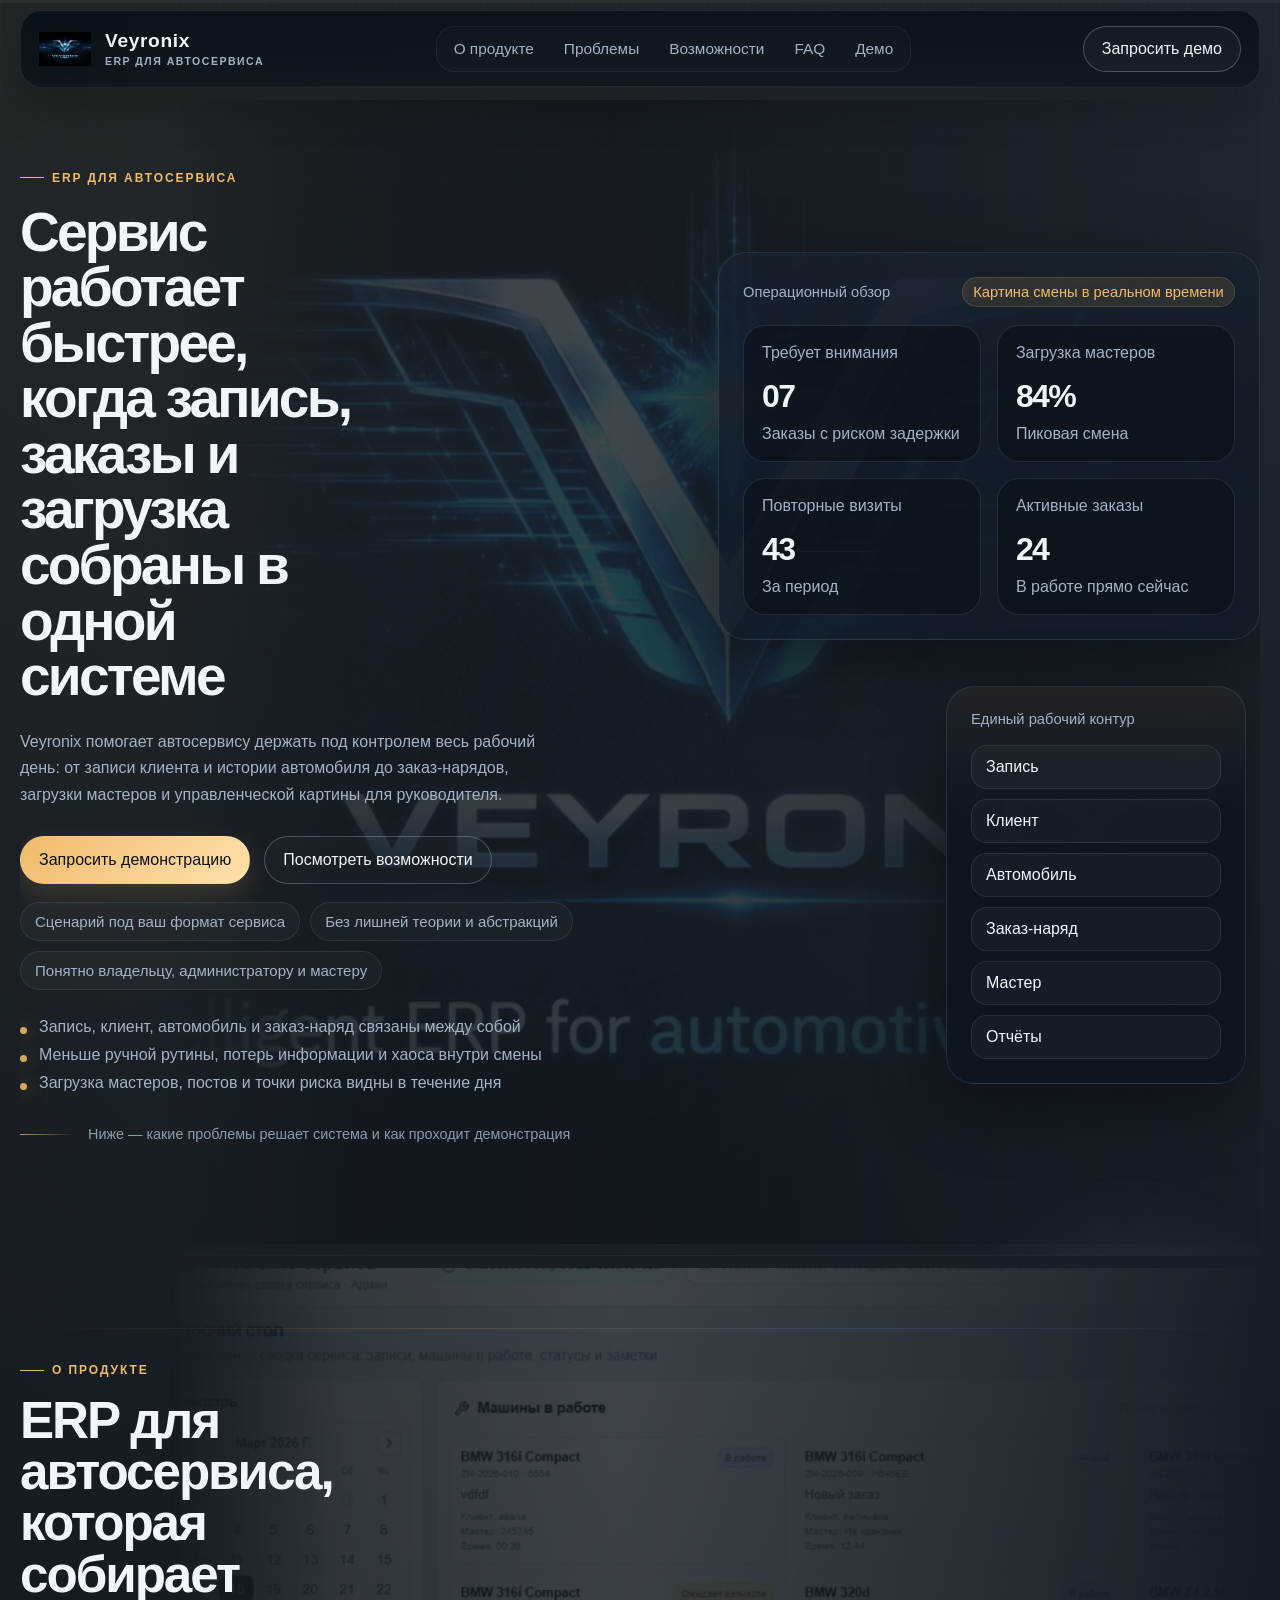
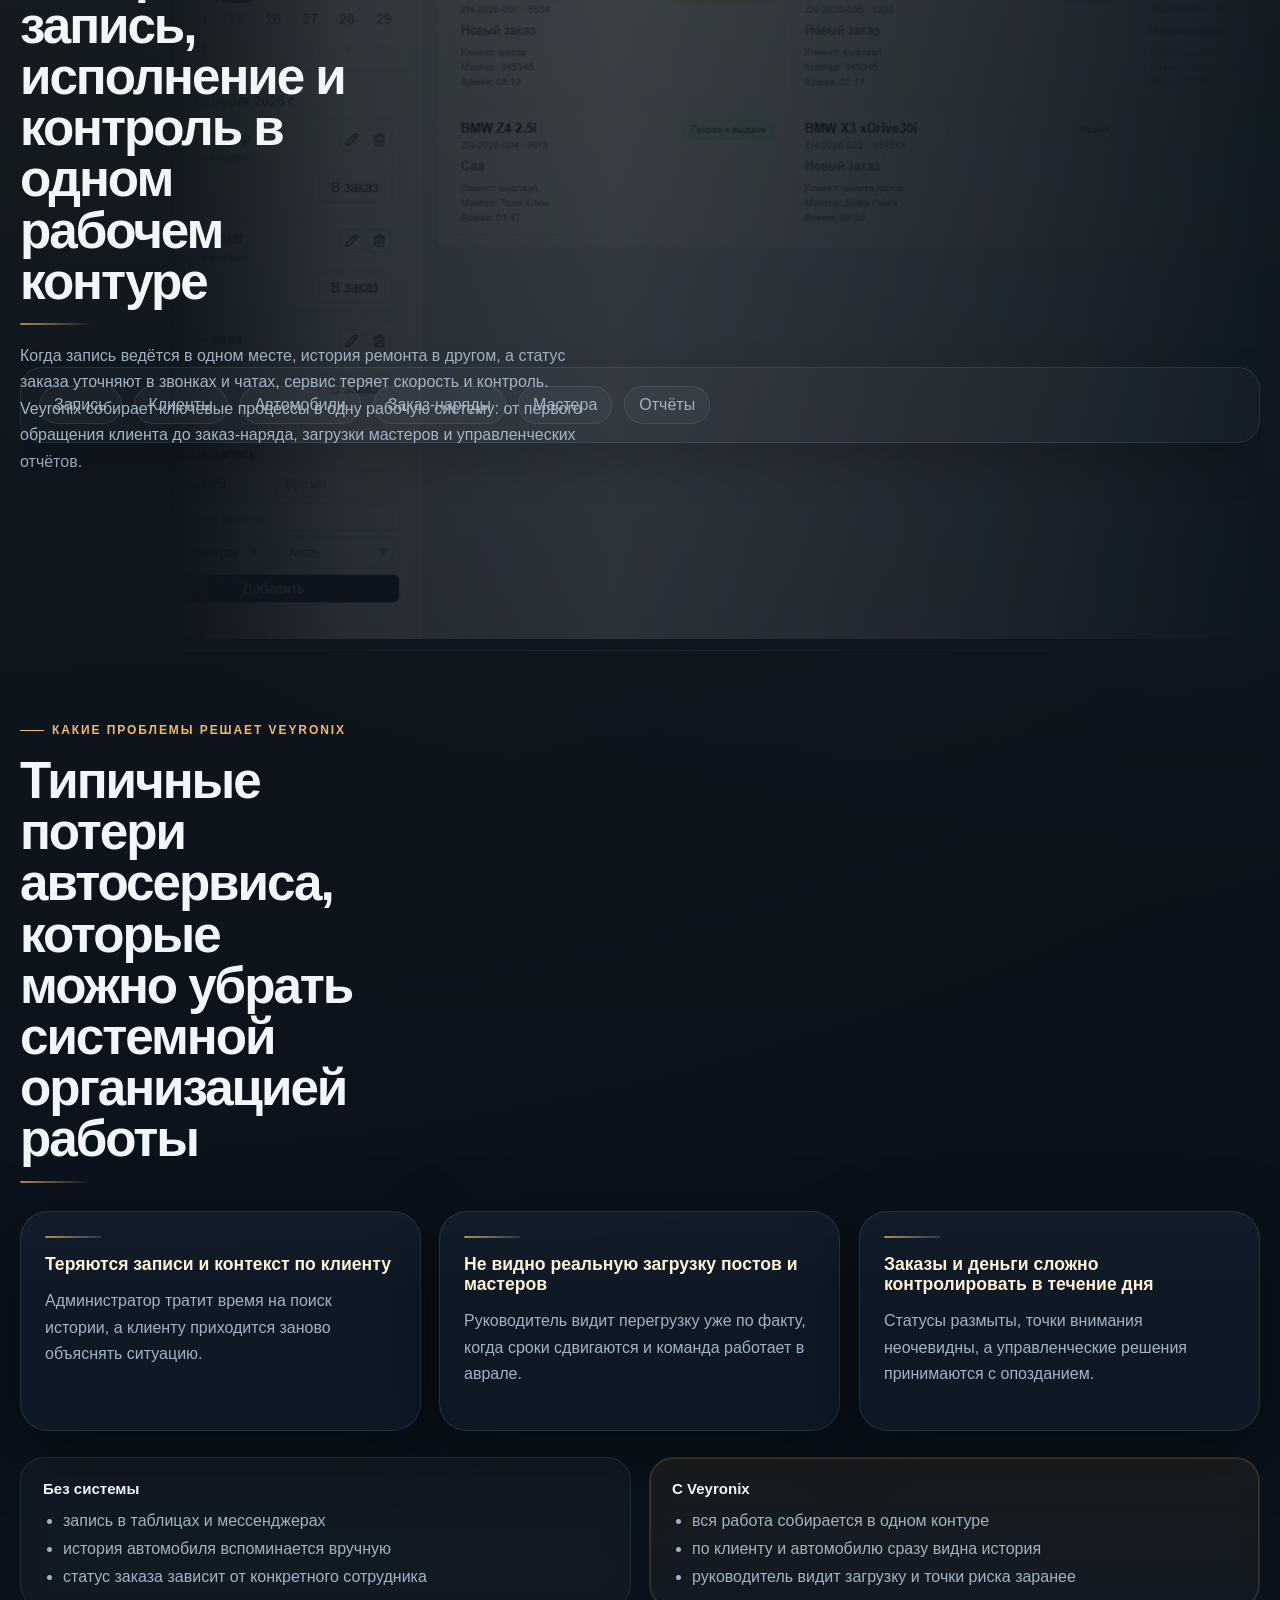
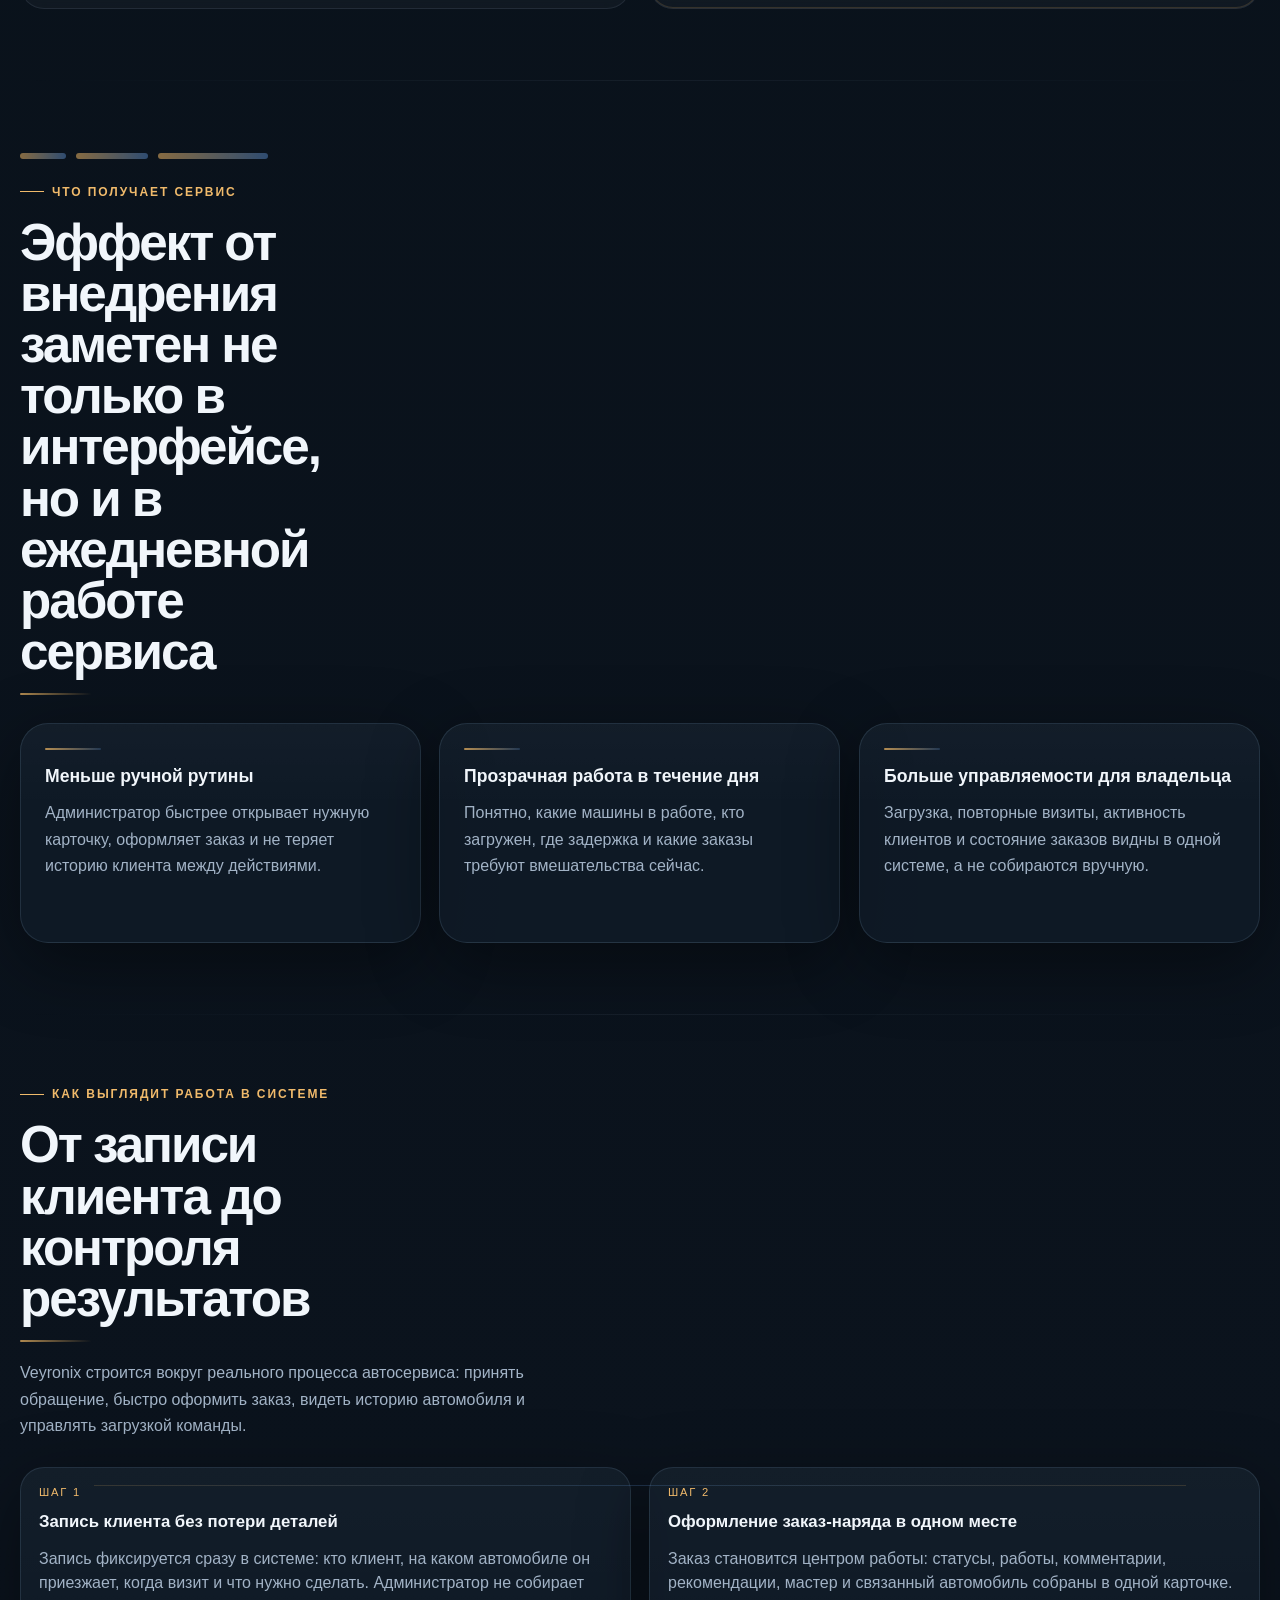
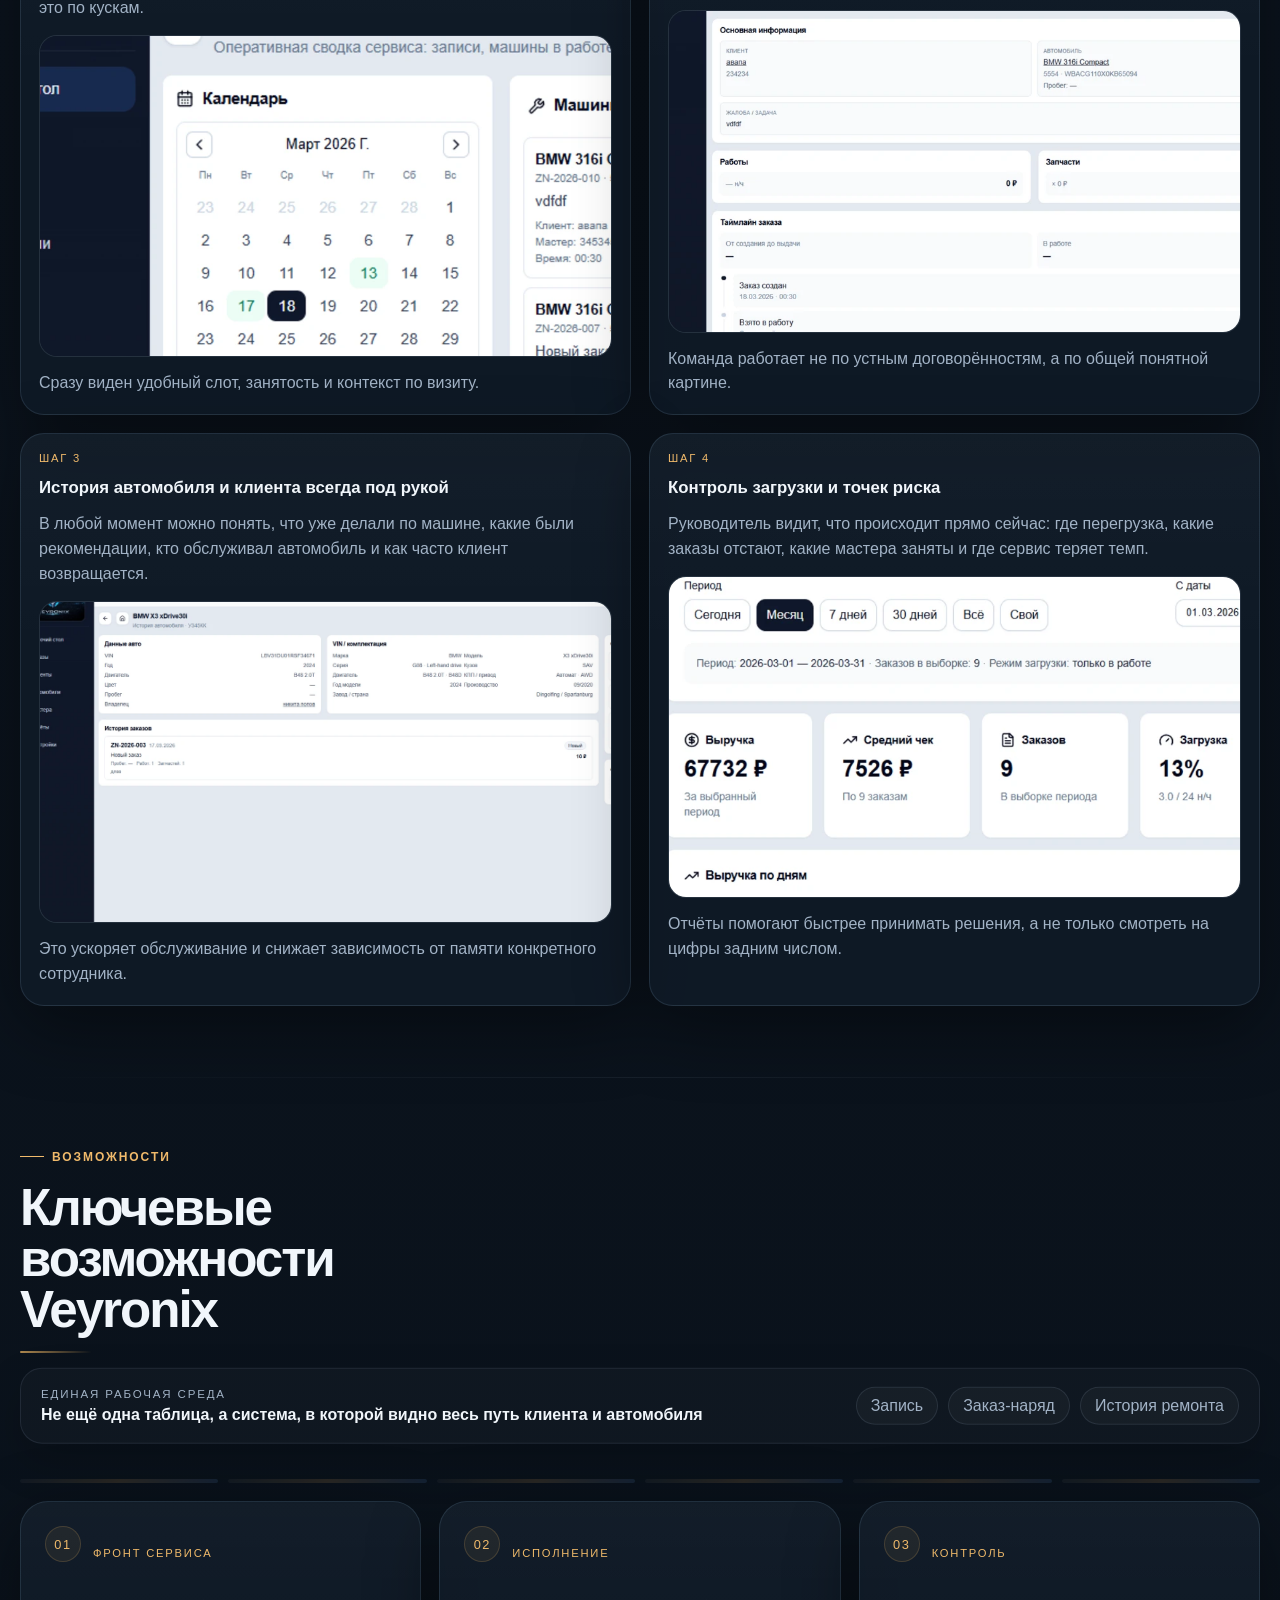
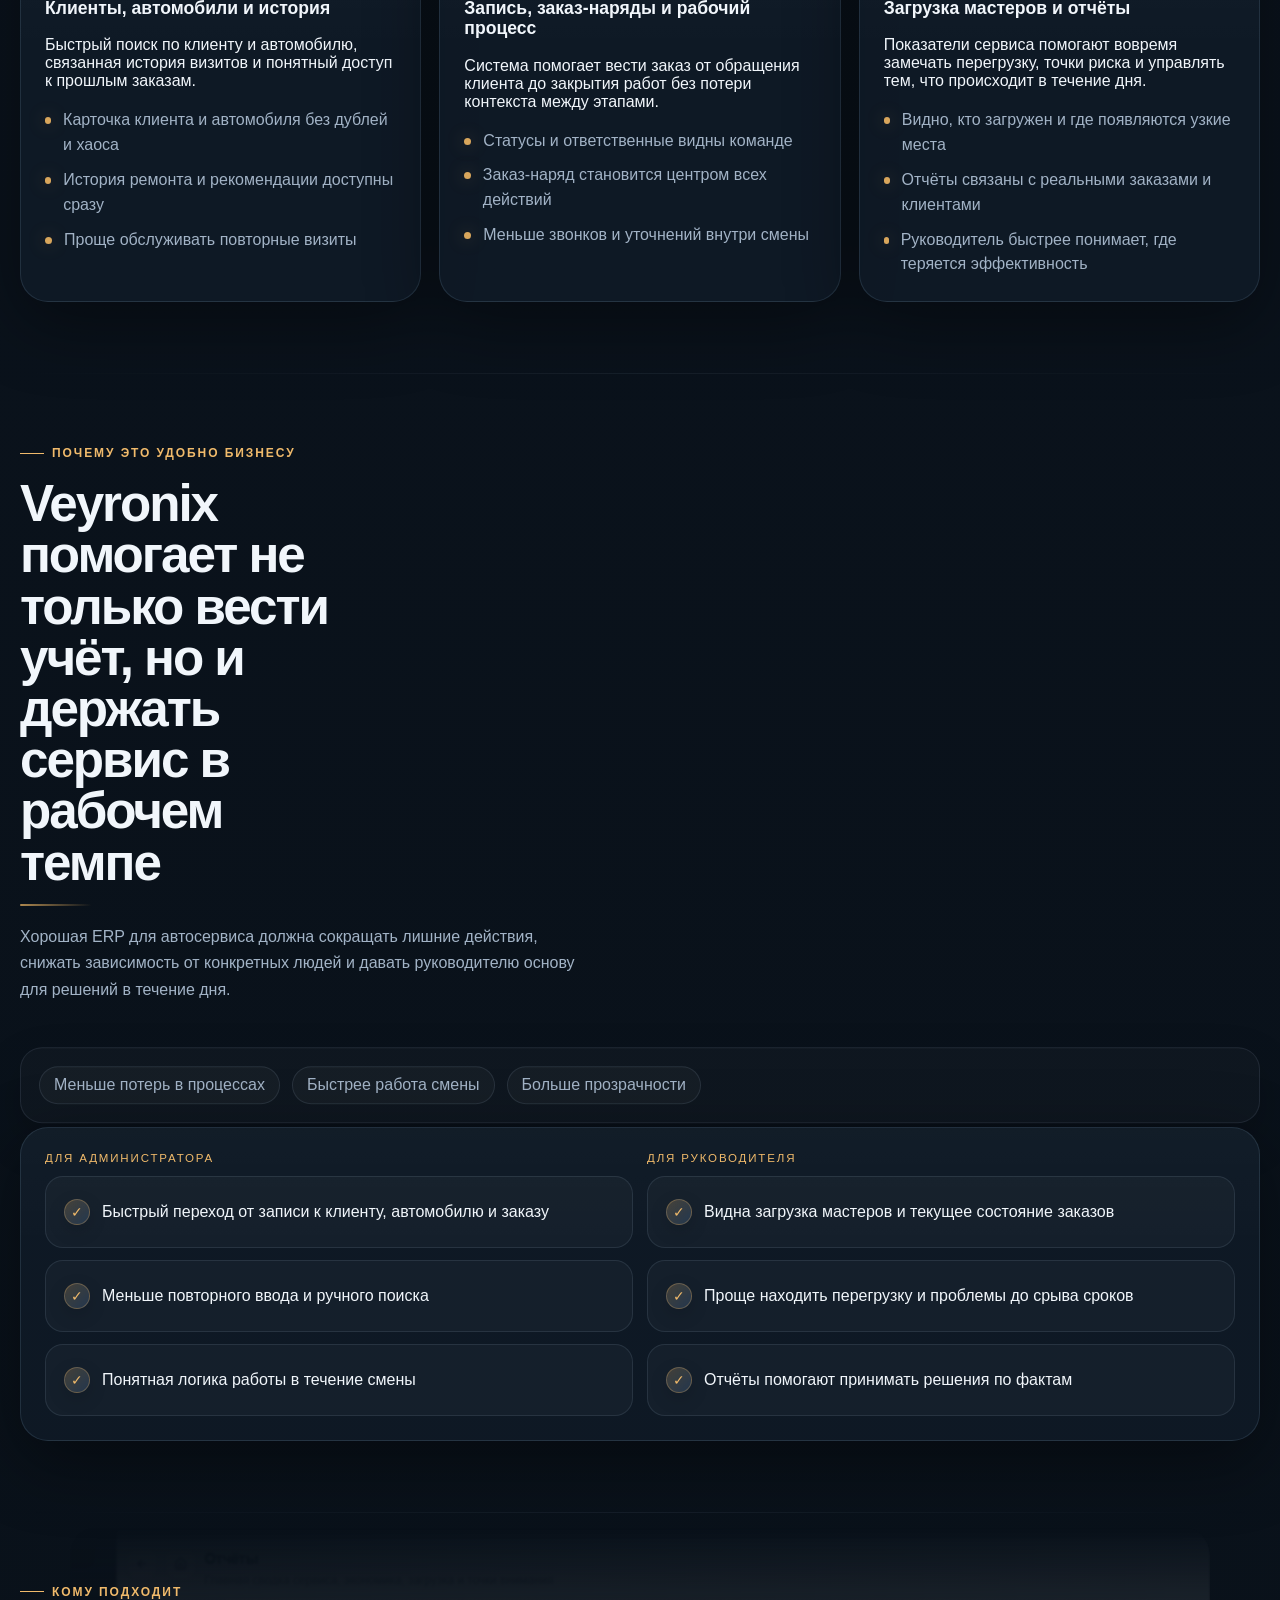
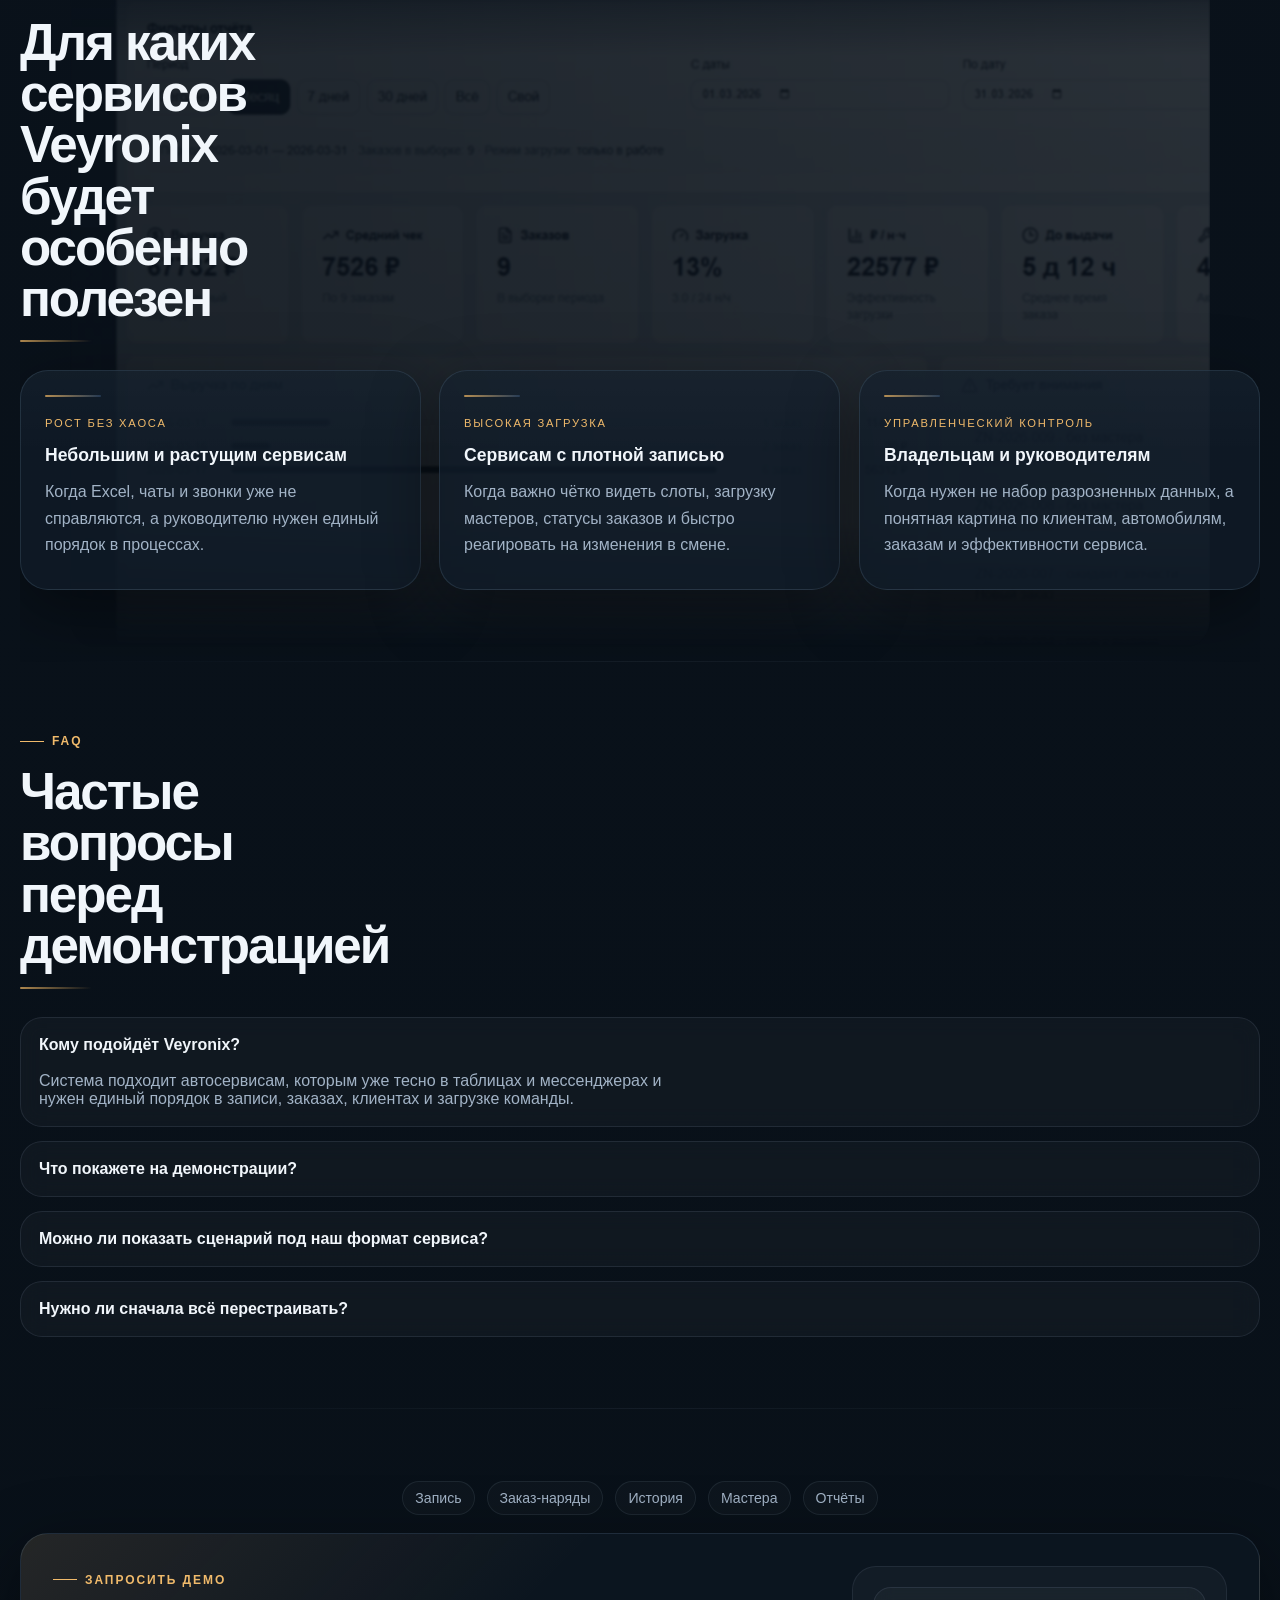
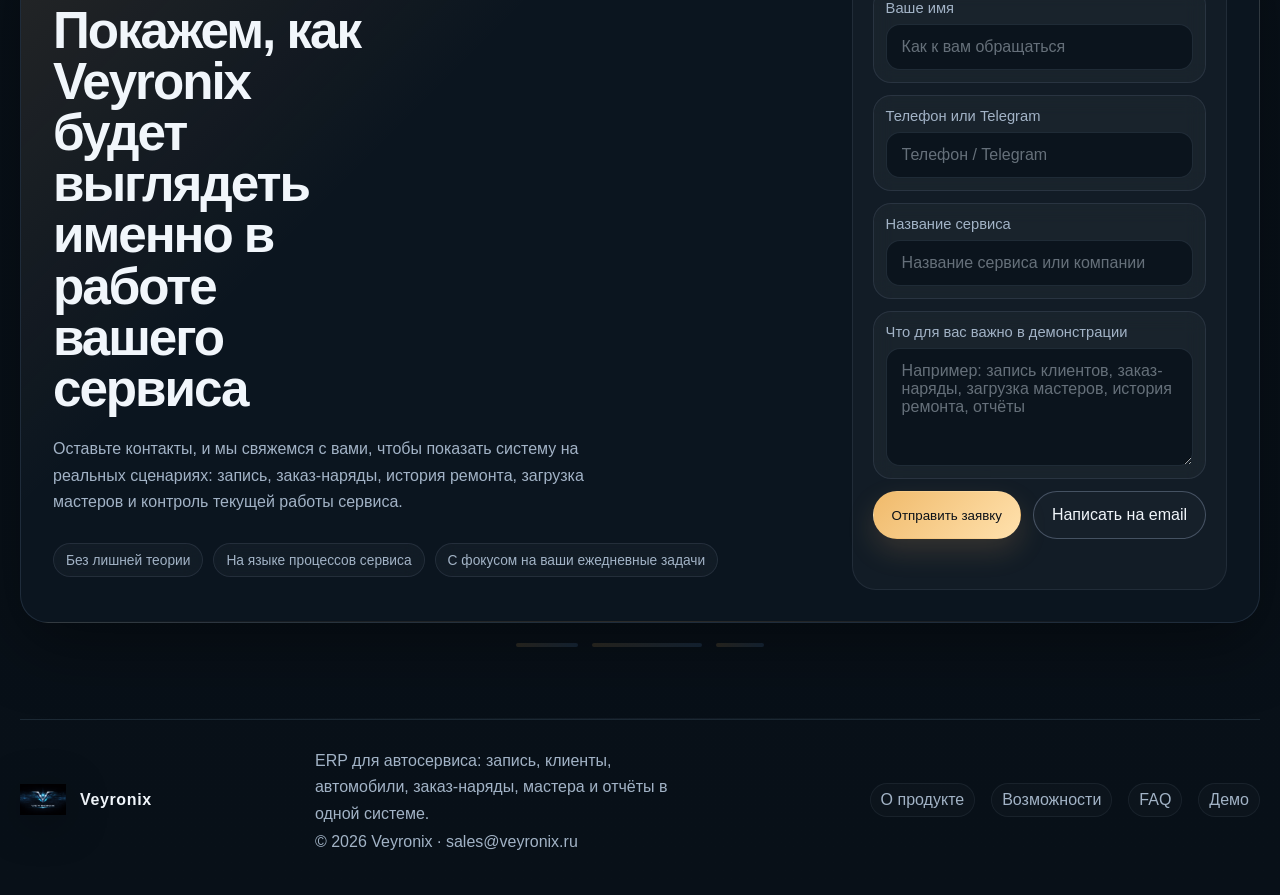
==== commit 0d2b6d49: "Refresh landing page" ====
--- a/index.html
+++ b/index.html
@@ -6,14 +6,14 @@
     <title>Veyronix | ERP для автосервиса</title>
     <meta
       name="description"
-      content="Veyronix помогает вести клиентов, автомобили, заказы, мастеров, календарь записи и отчёты в одной системе для автосервиса."
+      content="Veyronix — ERP для автосервиса: запись, клиенты, автомобили, заказ-наряды, загрузка мастеров и отчёты в одной системе."
     />
     <meta name="theme-color" content="#081018" />
     <meta property="og:type" content="website" />
     <meta property="og:title" content="Veyronix | ERP для автосервиса" />
     <meta
       property="og:description"
-      content="Операционная ERP-система для автосервиса: клиенты, автомобили, заказы, мастера, календарь и отчёты в одном рабочем контуре."
+      content="Меньше хаоса в записи и заказах, больше контроля над загрузкой сервиса и управленческой картиной в одной системе."
     />
     <meta property="og:image" content="./assets/social/og-cover-1200x630.png" />
     <meta property="og:locale" content="ru_RU" />
@@ -21,24 +21,12 @@
     <meta name="twitter:title" content="Veyronix | ERP для автосервиса" />
     <meta
       name="twitter:description"
-      content="Операционная ERP-система для автосервиса: клиенты, автомобили, заказы, мастера, календарь и отчёты в одном рабочем контуре."
+      content="ERP для автосервиса: запись, заказ-наряды, история ремонта, загрузка мастеров и отчёты — в одной системе."
     />
     <meta name="twitter:image" content="./assets/social/og-cover-1200x630.png" />
     <link rel="icon" href="./assets/brand/icon.ico" />
     <link rel="apple-touch-icon" href="./assets/icons/apple-touch-icon.png" />
-    <link
-      rel="preload"
-      as="image"
-      href="./assets/brand/veyronix-banner-static-1280.webp"
-      type="image/webp"
-    />
-    <link
-      rel="preload"
-      as="image"
-      href="./assets/brand/veyronix-banner-static-1280.webp"
-      type="image/webp"
-      media="(max-width: 720px)"
-    />
+    <link rel="preload" as="image" href="./assets/brand/veyronix-banner-hero-animated.webp" type="image/webp" />
     <link rel="stylesheet" href="./styles.css" />
   </head>
   <body>
@@ -47,16 +35,10 @@
       <div class="scroll-progress" aria-hidden="true">
         <div class="scroll-progress-bar" id="scroll-progress-bar"></div>
       </div>
+
       <header class="topbar">
         <a class="brand" href="#hero" aria-label="Veyronix">
-          <img
-            src="./assets/brand/logo-mark-256.png"
-            alt="Veyronix"
-            class="brand-mark"
-            width="58"
-            height="58"
-            decoding="async"
-          />
+          <img src="./assets/brand/logo-mark-256.png" alt="Veyronix" class="brand-mark" width="58" height="58" decoding="async" />
           <span class="brand-copy">
             <span class="brand-word">Veyronix</span>
             <span class="brand-subtitle">ERP для автосервиса</span>
@@ -64,9 +46,10 @@
         </a>
         <nav class="topnav" aria-label="Навигация">
           <a href="#value">О продукте</a>
+          <a href="#problems">Проблемы</a>
           <a href="#features">Возможности</a>
-          <a href="#workflow">Процесс</a>
-          <a href="#contact">Контакт</a>
+          <a href="#faq">FAQ</a>
+          <a href="#contact">Демо</a>
         </nav>
         <a class="button button-ghost" href="#contact">Запросить демо</a>
       </header>
@@ -77,65 +60,56 @@
           <div class="parallax-orb parallax-orb-right" data-parallax data-parallax-speed="-0.08"></div>
           <div class="scroll-signal scroll-signal-hero" data-parallax data-parallax-speed="-0.04" aria-hidden="true"></div>
           <div class="hero-grid-glow" aria-hidden="true"></div>
-          <div class="hero-interface-backdrop" aria-hidden="true">
+          <div class="section-product-backdrop hero-product-backdrop" aria-hidden="true">
             <img
-              src="./assets/features/workspace-hero.webp"
+              src="./assets/brand/veyronix-banner-hero-animated.webp"
               alt=""
-              class="hero-interface-image"
-              width="1400"
-              height="817"
-              loading="eager"
+              class="section-product-image"
+              width="2048"
+              height="1152"
+              fetchpriority="high"
             />
           </div>
+
           <div class="hero-copy">
-            <div class="hero-brand-banner" data-parallax data-parallax-speed="0.03">
-              <picture>
-                <source
-                  srcset="./assets/brand/veyronix-banner-960.webp"
-                  type="image/webp"
-                />
-                <img
-                  src="./assets/brand/veyronix-banner-static-1280.webp"
-                  alt="Veyronix brand banner"
-                  class="hero-brand-media"
-                  width="960"
-                  height="540"
-                  fetchpriority="high"
-                />
-              </picture>
-            </div>
-            <div class="eyebrow" data-parallax data-parallax-speed="0.05">Desktop ERP для автосервиса</div>
-            <h1 data-parallax data-parallax-speed="0.09">Автосервис под контролем в одной системе</h1>
+            <div class="eyebrow" data-parallax data-parallax-speed="0.05">ERP для автосервиса</div>
+            <h1 data-parallax data-parallax-speed="0.09">Сервис работает быстрее, когда запись, заказы и загрузка собраны в одной системе</h1>
             <p class="hero-lead">
-              Veyronix помогает вести клиентов, автомобили, заказы, мастеров,
-              календарь записи и отчёты в одной рабочей среде без хаоса, лишних
-              переключений и потери информации.
+              Veyronix помогает автосервису держать под контролем весь рабочий день:
+              от записи клиента и истории автомобиля до заказ-нарядов, загрузки мастеров
+              и управленческой картины для руководителя.
             </p>
             <div class="cta-row" data-parallax data-parallax-speed="0.04">
               <a class="button button-primary" href="#contact">Запросить демонстрацию</a>
               <a class="button button-secondary" href="#features">Посмотреть возможности</a>
             </div>
+            <div class="micro-proof">
+              <span>Сценарий под ваш формат сервиса</span>
+              <span>Без лишней теории и абстракций</span>
+              <span>Понятно владельцу, администратору и мастеру</span>
+            </div>
             <ul class="hero-points">
-              <li>Клиенты, автомобили и заказы связаны между собой</li>
-              <li>Быстрая работа администратора и понятная картина для руководителя</li>
-              <li>Операционная система сервиса, а не набор разрозненных таблиц</li>
+              <li>Запись, клиент, автомобиль и заказ-наряд связаны между собой</li>
+              <li>Меньше ручной рутины, потерь информации и хаоса внутри смены</li>
+              <li>Загрузка мастеров, постов и точки риска видны в течение дня</li>
             </ul>
             <div class="hero-scroll-hint">
               <span class="hero-scroll-line"></span>
-              <span>Дальше: процессы, возможности и рабочая логика сервиса</span>
-            </div>
-          </div>
+              <span>Ниже — какие проблемы решает система и как проходит демонстрация</span>
+            </div>
+          </div>
+
           <div class="hero-visual">
             <div class="hero-card hero-card-main" data-parallax data-parallax-speed="-0.1">
               <div class="hero-card-head">
                 <span>Операционный обзор</span>
-                <span class="status-pill">Онлайн-контроль</span>
+                <span class="status-pill">Картина смены в реальном времени</span>
               </div>
               <div class="metric-grid">
                 <article class="metric-card">
                   <span class="metric-label">Требует внимания</span>
                   <strong>07</strong>
-                  <span class="metric-note">Активные заказы с отклонениями</span>
+                  <span class="metric-note">Заказы с риском задержки</span>
                 </article>
                 <article class="metric-card">
                   <span class="metric-label">Загрузка мастеров</span>
@@ -148,20 +122,20 @@
                   <span class="metric-note">За период</span>
                 </article>
                 <article class="metric-card">
-                  <span class="metric-label">Последние заказы</span>
+                  <span class="metric-label">Активные заказы</span>
                   <strong>24</strong>
-                  <span class="metric-note">В рабочей выборке</span>
+                  <span class="metric-note">В работе прямо сейчас</span>
                 </article>
               </div>
             </div>
             <div class="hero-card hero-card-side" data-parallax data-parallax-speed="-0.16">
-              <span class="mini-title">Связанный контур</span>
+              <span class="mini-title">Единый рабочий контур</span>
               <div class="link-stack">
+                <span>Запись</span>
                 <span>Клиент</span>
                 <span>Автомобиль</span>
-                <span>Заказ</span>
+                <span>Заказ-наряд</span>
                 <span>Мастер</span>
-                <span>Календарь</span>
                 <span>Отчёты</span>
               </div>
             </div>
@@ -170,179 +144,147 @@
 
         <section class="section value section-reveal" id="value" data-section>
           <div class="section-product-backdrop" aria-hidden="true">
-            <img
-              src="./assets/features/orders-journal.webp"
-              alt=""
-              class="section-product-image"
-              width="1400"
-              height="817"
-              loading="lazy"
-            />
+            <img src="./assets/features/workspace-hero.webp" alt="" class="section-product-image" width="1400" height="817" loading="lazy" />
           </div>
           <div class="section-divider" aria-hidden="true"></div>
           <div class="section-heading">
             <div class="eyebrow">О продукте</div>
-            <h2>Не просто учёт, а рабочая система сервиса</h2>
+            <h2>ERP для автосервиса, которая собирает запись, исполнение и контроль в одном рабочем контуре</h2>
             <p>
-              Veyronix создан для повседневной операционной работы автосервиса.
-              Здесь не нужно держать клиентов в одной таблице, запись в другой, а
-              историю заказов вспоминать по перепискам и заметкам. Вся ключевая
-              работа собирается в одной системе: от первого звонка и записи до
-              закрытия заказа и анализа загрузки сервиса.
+              Когда запись ведётся в одном месте, история ремонта в другом, а статус
+              заказа уточняют в звонках и чатах, сервис теряет скорость и контроль.
+              Veyronix собирает ключевые процессы в одну рабочую систему: от первого
+              обращения клиента до заказ-наряда, загрузки мастеров и управленческих отчётов.
             </p>
           </div>
           <div class="value-strip" data-parallax data-parallax-speed="0.03">
+            <span>Запись</span>
             <span>Клиенты</span>
             <span>Автомобили</span>
-            <span>Заказы</span>
+            <span>Заказ-наряды</span>
             <span>Мастера</span>
-            <span>Календарь</span>
             <span>Отчёты</span>
           </div>
         </section>
 
+        <section class="section section-reveal" id="problems" data-section>
+          <div class="section-heading">
+            <div class="eyebrow">Какие проблемы решает Veyronix</div>
+            <h2>Типичные потери автосервиса, которые можно убрать системной организацией работы</h2>
+          </div>
+          <div class="card-grid card-grid-3">
+            <article class="info-card problem-card">
+              <h3>Теряются записи и контекст по клиенту</h3>
+              <p>Администратор тратит время на поиск истории, а клиенту приходится заново объяснять ситуацию.</p>
+            </article>
+            <article class="info-card problem-card">
+              <h3>Не видно реальную загрузку постов и мастеров</h3>
+              <p>Руководитель видит перегрузку уже по факту, когда сроки сдвигаются и команда работает в аврале.</p>
+            </article>
+            <article class="info-card problem-card">
+              <h3>Заказы и деньги сложно контролировать в течение дня</h3>
+              <p>Статусы размыты, точки внимания неочевидны, а управленческие решения принимаются с опозданием.</p>
+            </article>
+          </div>
+          <div class="before-after">
+            <div class="compare-card">
+              <span class="compare-label">Без системы</span>
+              <ul>
+                <li>запись в таблицах и мессенджерах</li>
+                <li>история автомобиля вспоминается вручную</li>
+                <li>статус заказа зависит от конкретного сотрудника</li>
+              </ul>
+            </div>
+            <div class="compare-card compare-card-accent">
+              <span class="compare-label">С Veyronix</span>
+              <ul>
+                <li>вся работа собирается в одном контуре</li>
+                <li>по клиенту и автомобилю сразу видна история</li>
+                <li>руководитель видит загрузку и точки риска заранее</li>
+              </ul>
+            </div>
+          </div>
+        </section>
+
         <section class="section benefits section-reveal" id="benefits" data-section>
-          <div class="section-kicker" aria-hidden="true">
-            <span></span>
-            <span></span>
-            <span></span>
-          </div>
-          <div class="section-heading">
-            <div class="eyebrow">Преимущества</div>
-            <h2>Что получает сервис</h2>
+          <div class="section-kicker" aria-hidden="true"><span></span><span></span><span></span></div>
+          <div class="section-heading">
+            <div class="eyebrow">Что получает сервис</div>
+            <h2>Эффект от внедрения заметен не только в интерфейсе, но и в ежедневной работе сервиса</h2>
           </div>
           <div class="card-grid card-grid-3">
             <article class="info-card" data-parallax data-parallax-speed="0.06">
-              <h3>Один контур работы</h3>
-              <p>
-                Клиенты, автомобили, заказы, мастера, календарь и отчёты живут в
-                одной системе и не распадаются на разрозненные инструменты.
+              <h3>Меньше ручной рутины</h3>
+              <p>Администратор быстрее открывает нужную карточку, оформляет заказ и не теряет историю клиента между действиями.</p>
+            </article>
+            <article class="info-card" data-parallax data-parallax-speed="0.09">
+              <h3>Прозрачная работа в течение дня</h3>
+              <p>Понятно, какие машины в работе, кто загружен, где задержка и какие заказы требуют вмешательства сейчас.</p>
+            </article>
+            <article class="info-card" data-parallax data-parallax-speed="0.12">
+              <h3>Больше управляемости для владельца</h3>
+              <p>Загрузка, повторные визиты, активность клиентов и состояние заказов видны в одной системе, а не собираются вручную.</p>
+            </article>
+          </div>
+        </section>
+
+        <section class="section workflow section-reveal" id="workflow" data-section>
+          <div class="section-heading">
+            <div class="eyebrow">Как выглядит работа в системе</div>
+            <h2>От записи клиента до контроля результатов</h2>
+            <p>
+              Veyronix строится вокруг реального процесса автосервиса: принять обращение,
+              быстро оформить заказ, видеть историю автомобиля и управлять загрузкой команды.
+            </p>
+          </div>
+          <div class="workflow-ribbon">
+            <article class="workflow-ribbon-card" data-parallax data-parallax-speed="0.04">
+              <span class="workflow-ribbon-label">Шаг 1</span>
+              <h3>Запись клиента без потери деталей</h3>
+              <p class="workflow-ribbon-copy">
+                Запись фиксируется сразу в системе: кто клиент, на каком автомобиле он приезжает,
+                когда визит и что нужно сделать. Администратор не собирает это по кускам.
               </p>
-            </article>
-            <article class="info-card" data-parallax data-parallax-speed="0.09">
-              <h3>Быстрее ежедневные действия</h3>
-              <p>
-                Из заказа можно перейти к машине, клиенту, мастеру и связанным
-                действиям за несколько кликов, без ручного поиска по базе.
+              <div class="workflow-ribbon-media">
+                <img src="./assets/features/workflow-booking.webp" alt="Запись клиента в системе Veyronix" class="workflow-ribbon-image" width="900" height="440" loading="lazy" />
+              </div>
+              <p>Сразу виден удобный слот, занятость и контекст по визиту.</p>
+            </article>
+            <article class="workflow-ribbon-card" data-parallax data-parallax-speed="0.06">
+              <span class="workflow-ribbon-label">Шаг 2</span>
+              <h3>Оформление заказ-наряда в одном месте</h3>
+              <p class="workflow-ribbon-copy">
+                Заказ становится центром работы: статусы, работы, комментарии, рекомендации,
+                мастер и связанный автомобиль собраны в одной карточке.
               </p>
-            </article>
-            <article class="info-card" data-parallax data-parallax-speed="0.12">
-              <h3>Прозрачность для руководителя</h3>
-              <p>
-                Загрузка мастеров, заказы, требующие внимания, частые автомобили,
-                топ клиентов и экономика сервиса показывают реальную картину.
+              <div class="workflow-ribbon-media">
+                <img src="./assets/features/workflow-order-card.webp" alt="Карточка заказа в Veyronix" class="workflow-ribbon-image" width="900" height="440" loading="lazy" />
+              </div>
+              <p>Команда работает не по устным договорённостям, а по общей понятной картине.</p>
+            </article>
+            <article class="workflow-ribbon-card" data-parallax data-parallax-speed="0.08">
+              <span class="workflow-ribbon-label">Шаг 3</span>
+              <h3>История автомобиля и клиента всегда под рукой</h3>
+              <p class="workflow-ribbon-copy">
+                В любой момент можно понять, что уже делали по машине, какие были рекомендации,
+                кто обслуживал автомобиль и как часто клиент возвращается.
               </p>
-            </article>
-          </div>
-        </section>
-
-        <section class="section workflow section-reveal" id="workflow" data-section>
-          <div class="scroll-signal scroll-signal-workflow" data-parallax data-parallax-speed="0.05" aria-hidden="true"></div>
-          <div class="section-heading">
-            <div class="eyebrow">Процесс</div>
-            <h2>От записи до закрытия заказа</h2>
-            <p>
-              Система поддерживает полный рабочий маршрут сервиса без разрыва
-              между этапами.
-            </p>
-          </div>
-          <div class="workflow-intro-card" data-parallax data-parallax-speed="0.02">
-            <div class="workflow-intro-line"></div>
-            <div class="workflow-intro-copy">
-              <strong>Рабочий маршрут сервиса</strong>
-              <span>Запись, оформление, история и контроль результата в одном потоке.</span>
-            </div>
-          </div>
-          <div class="timeline">
-            <article class="timeline-card" data-parallax data-parallax-speed="0.04">
-              <span class="timeline-index">01</span>
-              <h3>Запись клиента</h3>
-              <p>
-                Администратор выбирает клиента, автомобиль и время, сразу видя
-                связанный контекст и историю.
+              <div class="workflow-ribbon-media">
+                <img src="./assets/features/vehicle-history.webp" alt="История автомобиля и клиента в Veyronix" class="workflow-ribbon-image" width="900" height="440" loading="lazy" />
+              </div>
+              <p>Это ускоряет обслуживание и снижает зависимость от памяти конкретного сотрудника.</p>
+            </article>
+            <article class="workflow-ribbon-card" data-parallax data-parallax-speed="0.1">
+              <span class="workflow-ribbon-label">Шаг 4</span>
+              <h3>Контроль загрузки и точек риска</h3>
+              <p class="workflow-ribbon-copy">
+                Руководитель видит, что происходит прямо сейчас: где перегрузка, какие заказы отстают,
+                какие мастера заняты и где сервис теряет темп.
               </p>
-            </article>
-            <article class="timeline-card" data-parallax data-parallax-speed="0.07">
-              <span class="timeline-index">02</span>
-              <h3>Оформление заказа</h3>
-              <p>
-                В заказе фиксируются статус, мастер, работы, запчасти,
-                рекомендации и дополнительные детали.
-              </p>
-            </article>
-            <article class="timeline-card" data-parallax data-parallax-speed="0.1">
-              <span class="timeline-index">03</span>
-              <h3>Ведение истории</h3>
-              <p>
-                По машине и заказу сохраняется история изменений, посещений и
-                связанных действий.
-              </p>
-            </article>
-            <article class="timeline-card" data-parallax data-parallax-speed="0.13">
-              <span class="timeline-index">04</span>
-              <h3>Контроль загрузки и результатов</h3>
-              <p>
-                Руководитель видит, что происходит сейчас, где перегрузка и на
-                каких клиентах и автомобилях строится активность сервиса.
-              </p>
-            </article>
-          </div>
-          <div class="workflow-ribbon" data-parallax data-parallax-speed="0.03">
-            <article class="workflow-ribbon-card">
-              <span class="workflow-ribbon-label">01 Запись</span>
               <div class="workflow-ribbon-media">
-                <img
-                  src="./assets/features/workflow-booking.webp"
-                  alt="Запись клиента и календарь в Veyronix"
-                  class="workflow-ribbon-image"
-                  width="900"
-                  height="571"
-                  loading="lazy"
-                />
-              </div>
-              <p>Календарь и события дня помогают быстро перевести запись в рабочий заказ.</p>
-            </article>
-            <article class="workflow-ribbon-card">
-              <span class="workflow-ribbon-label">02 Журнал</span>
-              <div class="workflow-ribbon-media">
-                <img
-                  src="./assets/features/workflow-orders.webp"
-                  alt="Журнал заказов в Veyronix"
-                  class="workflow-ribbon-image"
-                  width="900"
-                  height="478"
-                  loading="lazy"
-                />
-              </div>
-              <p>Список заказов держит статусы, автомобили и клиентов в одном рабочем контуре.</p>
-            </article>
-            <article class="workflow-ribbon-card">
-              <span class="workflow-ribbon-label">03 Карточка</span>
-              <div class="workflow-ribbon-media">
-                <img
-                  src="./assets/features/workflow-order-card.webp"
-                  alt="Карточка заказа в Veyronix"
-                  class="workflow-ribbon-image"
-                  width="900"
-                  height="478"
-                  loading="lazy"
-                />
-              </div>
-              <p>В карточке заказа собираются клиент, автомобиль, работы, детали и история действий.</p>
-            </article>
-            <article class="workflow-ribbon-card">
-              <span class="workflow-ribbon-label">04 Контроль</span>
-              <div class="workflow-ribbon-media">
-                <img
-                  src="./assets/features/workflow-control.webp"
-                  alt="Контроль загрузки и результатов в Veyronix"
-                  class="workflow-ribbon-image"
-                  width="900"
-                  height="440"
-                  loading="lazy"
-                />
-              </div>
-              <p>Отчёты и контрольные показатели показывают итоговую картину по заказам и загрузке.</p>
+                <img src="./assets/features/workflow-control.webp" alt="Контроль загрузки и результатов в Veyronix" class="workflow-ribbon-image" width="900" height="440" loading="lazy" />
+              </div>
+              <p>Отчёты помогают быстрее принимать решения, а не только смотреть на цифры задним числом.</p>
             </article>
           </div>
         </section>
@@ -350,196 +292,217 @@
         <section class="section features section-reveal" id="features" data-section>
           <div class="section-heading">
             <div class="eyebrow">Возможности</div>
-            <h2>Ключевые возможности</h2>
+            <h2>Ключевые возможности Veyronix</h2>
           </div>
           <div class="feature-highlight" data-parallax data-parallax-speed="0.03">
             <div class="feature-highlight-copy">
-              <span class="feature-highlight-label">Единый контур данных</span>
-              <strong>Одна система вместо набора таблиц, звонков и разрозненных заметок</strong>
+              <span class="feature-highlight-label">Единая рабочая среда</span>
+              <strong>Не ещё одна таблица, а система, в которой видно весь путь клиента и автомобиля</strong>
             </div>
             <div class="feature-highlight-tags">
-              <span>Связанные сущности</span>
-              <span>Быстрые переходы</span>
-              <span>Живой контекст</span>
-            </div>
-          </div>
-          <div class="feature-bridge" aria-hidden="true">
-            <span></span>
-            <span></span>
-            <span></span>
-            <span></span>
-            <span></span>
-            <span></span>
-          </div>
-          <div class="feature-grid">
-            <article class="feature-card" data-parallax data-parallax-speed="0.03">
-              <span class="feature-card-accent">01</span>
-              <h3>Клиенты</h3>
-              <p>База клиентов, быстрый поиск и связка со всеми автомобилями и заказами.</p>
-            </article>
-            <article class="feature-card" data-parallax data-parallax-speed="0.05">
-              <span class="feature-card-accent">02</span>
-              <h3>Автомобили</h3>
-              <p>История машины, визиты, связи с клиентом и переходы к связанным заказам.</p>
-            </article>
-            <article class="feature-card" data-parallax data-parallax-speed="0.07">
-              <span class="feature-card-accent">03</span>
-              <h3>Заказы</h3>
-              <p>Карточка заказа с работами, запчастями, рекомендациями, историей и статусами.</p>
-            </article>
-            <article class="feature-card" data-parallax data-parallax-speed="0.09">
-              <span class="feature-card-accent">04</span>
-              <h3>Мастера</h3>
-              <p>Учёт мастеров, контроль загрузки и быстрый переход от аналитики к действию.</p>
-            </article>
-            <article class="feature-card" data-parallax data-parallax-speed="0.11">
-              <span class="feature-card-accent">05</span>
-              <h3>Календарь записи</h3>
-              <p>Планирование загрузки и привязка клиента и автомобиля к записи в одном экране.</p>
-            </article>
-            <article class="feature-card" data-parallax data-parallax-speed="0.13">
-              <span class="feature-card-accent">06</span>
-              <h3>Отчёты</h3>
-              <p>Показатели сервиса с прямыми переходами к заказам, клиентам, машинам и мастерам.</p>
-            </article>
-          </div>
-        </section>
-
-        <section class="section convenience section-reveal" id="convenience" data-section>
-          <div class="section-heading">
-            <div class="eyebrow">Удобство работы</div>
-            <h2>Почему с этим удобно работать каждый день</h2>
+              <span>Запись</span>
+              <span>Заказ-наряд</span>
+              <span>История ремонта</span>
+            </div>
+          </div>
+          <div class="feature-bridge" aria-hidden="true"><span></span><span></span><span></span><span></span><span></span><span></span></div>
+          <div class="feature-cluster">
+            <article class="feature-group" data-parallax data-parallax-speed="0.03">
+              <div class="feature-group-top">
+                <span class="feature-card-accent">01</span>
+                <span class="feature-group-kicker">Фронт сервиса</span>
+              </div>
+              <h3>Клиенты, автомобили и история</h3>
+              <p>Быстрый поиск по клиенту и автомобилю, связанная история визитов и понятный доступ к прошлым заказам.</p>
+              <ul class="feature-group-list">
+                <li>Карточка клиента и автомобиля без дублей и хаоса</li>
+                <li>История ремонта и рекомендации доступны сразу</li>
+                <li>Проще обслуживать повторные визиты</li>
+              </ul>
+            </article>
+            <article class="feature-group" data-parallax data-parallax-speed="0.06">
+              <div class="feature-group-top">
+                <span class="feature-card-accent">02</span>
+                <span class="feature-group-kicker">Исполнение</span>
+              </div>
+              <h3>Запись, заказ-наряды и рабочий процесс</h3>
+              <p>Система помогает вести заказ от обращения клиента до закрытия работ без потери контекста между этапами.</p>
+              <ul class="feature-group-list">
+                <li>Статусы и ответственные видны команде</li>
+                <li>Заказ-наряд становится центром всех действий</li>
+                <li>Меньше звонков и уточнений внутри смены</li>
+              </ul>
+            </article>
+            <article class="feature-group" data-parallax data-parallax-speed="0.09">
+              <div class="feature-group-top">
+                <span class="feature-card-accent">03</span>
+                <span class="feature-group-kicker">Контроль</span>
+              </div>
+              <h3>Загрузка мастеров и отчёты</h3>
+              <p>Показатели сервиса помогают вовремя замечать перегрузку, точки риска и управлять тем, что происходит в течение дня.</p>
+              <ul class="feature-group-list">
+                <li>Видно, кто загружен и где появляются узкие места</li>
+                <li>Отчёты связаны с реальными заказами и клиентами</li>
+                <li>Руководитель быстрее понимает, где теряется эффективность</li>
+              </ul>
+            </article>
+          </div>
+        </section>
+
+        <section class="section convenience section-reveal" id="results" data-section>
+          <div class="section-heading">
+            <div class="eyebrow">Почему это удобно бизнесу</div>
+            <h2>Veyronix помогает не только вести учёт, но и держать сервис в рабочем темпе</h2>
             <p>
-              Система строится вокруг реальной работы администратора и
-              руководителя сервиса. В ней важны не только сущности сами по себе,
-              но и быстрые связи между ними.
+              Хорошая ERP для автосервиса должна сокращать лишние действия, снижать зависимость
+              от конкретных людей и давать руководителю основу для решений в течение дня.
             </p>
           </div>
           <div class="convenience-badge-row" data-parallax data-parallax-speed="0.02">
-            <span>Меньше лишних действий</span>
-            <span>Больше контекста</span>
-            <span>Быстрее решение по заказу</span>
-          </div>
-          <div class="convenience-flow" aria-hidden="true">
-            <span></span>
-            <span></span>
-            <span></span>
+            <span>Меньше потерь в процессах</span>
+            <span>Быстрее работа смены</span>
+            <span>Больше прозрачности</span>
           </div>
           <div class="bullet-panel">
-            <div class="bullet-item">Быстрые переходы между связанными сущностями</div>
-            <div class="bullet-item">Меньше ручного поиска и повторного ввода</div>
-            <div class="bullet-item">Понятная карточка заказа как центр действий</div>
-            <div class="bullet-item">Наглядная загрузка мастеров и история по автомобилю</div>
-            <div class="bullet-item">Отчёты как инструмент навигации, а не пассивная таблица</div>
+            <div class="bullet-group">
+              <div class="bullet-group-title">Для администратора</div>
+              <div class="bullet-item">Быстрый переход от записи к клиенту, автомобилю и заказу</div>
+              <div class="bullet-item">Меньше повторного ввода и ручного поиска</div>
+              <div class="bullet-item">Понятная логика работы в течение смены</div>
+            </div>
+            <div class="bullet-group">
+              <div class="bullet-group-title">Для руководителя</div>
+              <div class="bullet-item">Видна загрузка мастеров и текущее состояние заказов</div>
+              <div class="bullet-item">Проще находить перегрузку и проблемы до срыва сроков</div>
+              <div class="bullet-item">Отчёты помогают принимать решения по фактам</div>
+            </div>
           </div>
         </section>
 
         <section class="section audience section-reveal" id="audience" data-section>
           <div class="section-product-backdrop section-product-backdrop-center" aria-hidden="true">
-            <img
-              src="./assets/features/reports-overview.webp"
-              alt=""
-              class="section-product-image"
-              width="1400"
-              height="717"
-              loading="lazy"
-            />
-          </div>
-          <div class="section-heading">
-            <div class="eyebrow">Для кого</div>
-            <h2>Кому подходит Veyronix</h2>
-          </div>
-          <div class="audience-rail" aria-hidden="true"></div>
-          <div class="audience-summary" data-parallax data-parallax-speed="0.02">
-            <span class="audience-summary-label">Один продукт</span>
-            <strong>Для владельца, администратора и руководителя в одном рабочем контуре</strong>
+            <img src="./assets/features/reports-overview.webp" alt="" class="section-product-image" width="1400" height="717" loading="lazy" />
+          </div>
+          <div class="section-heading">
+            <div class="eyebrow">Кому подходит</div>
+            <h2>Для каких сервисов Veyronix будет особенно полезен</h2>
           </div>
           <div class="card-grid card-grid-3">
             <article class="info-card audience-card">
-              <span class="audience-card-kicker">Owner view</span>
-              <h3>Владельцу сервиса</h3>
-              <p>Чтобы видеть загрузку, ключевые показатели и текущую операционную картину без ручного сбора данных.</p>
+              <span class="audience-card-kicker">Рост без хаоса</span>
+              <h3>Небольшим и растущим сервисам</h3>
+              <p>Когда Excel, чаты и звонки уже не справляются, а руководителю нужен единый порядок в процессах.</p>
             </article>
             <article class="info-card audience-card">
-              <span class="audience-card-kicker">Operations</span>
-              <h3>Администратору</h3>
-              <p>Чтобы быстро вести запись, клиентов, автомобили и заказы в одной системе без постоянных переключений.</p>
+              <span class="audience-card-kicker">Высокая загрузка</span>
+              <h3>Сервисам с плотной записью</h3>
+              <p>Когда важно чётко видеть слоты, загрузку мастеров, статусы заказов и быстро реагировать на изменения в смене.</p>
             </article>
             <article class="info-card audience-card">
-              <span class="audience-card-kicker">Leadership</span>
-              <h3>Руководителю</h3>
-              <p>Чтобы контролировать сервис, не погружаясь в лишние административные детали и сохраняя обзор ключевых разделов.</p>
-            </article>
+              <span class="audience-card-kicker">Управленческий контроль</span>
+              <h3>Владельцам и руководителям</h3>
+              <p>Когда нужен не набор разрозненных данных, а понятная картина по клиентам, автомобилям, заказам и эффективности сервиса.</p>
+            </article>
+          </div>
+        </section>
+
+        <section class="section section-reveal" id="faq" data-section>
+          <div class="section-heading">
+            <div class="eyebrow">FAQ</div>
+            <h2>Частые вопросы перед демонстрацией</h2>
+          </div>
+          <div class="faq-list">
+            <details class="faq-item" open>
+              <summary>Кому подойдёт Veyronix?</summary>
+              <p>Система подходит автосервисам, которым уже тесно в таблицах и мессенджерах и нужен единый порядок в записи, заказах, клиентах и загрузке команды.</p>
+            </details>
+            <details class="faq-item">
+              <summary>Что покажете на демонстрации?</summary>
+              <p>Покажем базовый путь работы: запись клиента, заказ-наряд, история автомобиля, контроль загрузки мастеров и управленческий обзор для руководителя.</p>
+            </details>
+            <details class="faq-item">
+              <summary>Можно ли показать сценарий под наш формат сервиса?</summary>
+              <p>Да. На демо логика показа может строиться вокруг ваших процессов: приёмка, повторные визиты, распределение мастеров, контроль очереди и отчётность.</p>
+            </details>
+            <details class="faq-item">
+              <summary>Нужно ли сначала всё перестраивать?</summary>
+              <p>Нет. Обычно важнее сначала понять текущие узкие места сервиса, а уже потом обсуждать, как именно выстраивать внедрение и перенос процессов.</p>
+            </details>
           </div>
         </section>
 
         <section class="section contact section-reveal" id="contact" data-section>
           <div class="contact-prelude" data-parallax data-parallax-speed="0.02">
-            <span>Клиенты</span>
-            <span>Автомобили</span>
-            <span>Заказы</span>
+            <span>Запись</span>
+            <span>Заказ-наряды</span>
+            <span>История</span>
             <span>Мастера</span>
             <span>Отчёты</span>
           </div>
           <div class="contact-panel" data-parallax data-parallax-speed="0.05">
             <div>
-              <div class="eyebrow">Финальный CTA</div>
-              <h2>Соберите операционную работу автосервиса в одной системе</h2>
-              <p>
-                Veyronix помогает держать под контролем клиентов, автомобили,
-                заказы, мастеров, загрузку сервиса и рабочую аналитику в одном
-                понятном контуре.
-              </p>
-              <div class="contact-proof">
-                <span>Desktop ERP</span>
-                <span>Связанные сущности</span>
-                <span>Живой операционный контур</span>
-              </div>
-            </div>
-            <div class="contact-side">
-              <div class="contact-side-card">
-                <span class="contact-side-label">Следующий шаг</span>
-                <strong>Покажем, как Veyronix может выглядеть в работе именно вашего сервиса</strong>
-                <p>Демонстрация, структура внедрения и рабочие сценарии без лишней теории.</p>
-              </div>
-              <div class="contact-actions">
-                <a class="button button-primary" href="mailto:hello@veyronix.local">Обсудить внедрение</a>
-                <a class="button button-secondary" href="mailto:hello@veyronix.local">Получить презентацию</a>
-              </div>
-            </div>
-          </div>
-          <div class="contact-tail" aria-hidden="true">
-            <span></span>
-            <span></span>
-            <span></span>
-          </div>
+              <div class="eyebrow">Запросить демо</div>
+            <h2>Покажем, как Veyronix будет выглядеть именно в работе вашего сервиса</h2>
+            <p>
+              Оставьте контакты, и мы свяжемся с вами, чтобы показать систему
+              на реальных сценариях: запись, заказ-наряды, история ремонта,
+              загрузка мастеров и контроль текущей работы сервиса.
+            </p>
+            <div class="contact-proof">
+                <span>Без лишней теории</span>
+                <span>На языке процессов сервиса</span>
+                <span>С фокусом на ваши ежедневные задачи</span>
+            </div>
+          </div>
+          <div class="contact-side">
+              <form class="lead-form" id="lead-form" data-recipient="sales@veyronix.ru">
+                <label>
+                  <span>Ваше имя</span>
+                  <input type="text" name="name" placeholder="Как к вам обращаться" required />
+                </label>
+                <label>
+                  <span>Телефон или Telegram</span>
+                  <input type="text" name="contact" placeholder="Телефон / Telegram" required />
+                </label>
+                <label>
+                  <span>Название сервиса</span>
+                  <input type="text" name="company" placeholder="Название сервиса или компании" />
+                </label>
+                <label>
+                  <span>Что для вас важно в демонстрации</span>
+                  <textarea name="message" rows="5" placeholder="Например: запись клиентов, заказ-наряды, загрузка мастеров, история ремонта, отчёты"></textarea>
+                </label>
+                <div class="contact-actions">
+                  <button class="button button-primary" type="submit">Отправить заявку</button>
+                  <a class="button button-secondary" href="mailto:sales@veyronix.ru">Написать на email</a>
+                </div>
+                <p class="form-status" id="form-status" aria-live="polite"></p>
+              </form>
+            </div>
+          </div>
+          <div class="contact-tail" aria-hidden="true"><span></span><span></span><span></span></div>
         </section>
       </main>
 
       <footer class="footer">
         <div class="footer-brand">
-          <img
-            src="./assets/brand/logo-mark-256.png"
-            alt="Veyronix"
-            class="brand-mark"
-            width="58"
-            height="58"
-            decoding="async"
-          />
+          <img src="./assets/brand/logo-mark-256.png" alt="Veyronix" class="brand-mark" width="58" height="58" decoding="async" />
           <span>Veyronix</span>
         </div>
         <div class="footer-copy">
-          <p>ERP для автосервиса: клиенты, автомобили, заказы, мастера, календарь и отчёты.</p>
-          <span class="footer-year">© <span id="year"></span> Veyronix</span>
+          <p>ERP для автосервиса: запись, клиенты, автомобили, заказ-наряды, мастера и отчёты в одной системе.</p>
+          <span class="footer-year">© <span id="year"></span> Veyronix · sales@veyronix.ru</span>
         </div>
         <nav class="footer-nav" aria-label="Быстрые ссылки">
           <a href="#value">О продукте</a>
           <a href="#features">Возможности</a>
-          <a href="#workflow">Процесс</a>
-          <a href="#contact">Контакт</a>
+          <a href="#faq">FAQ</a>
+          <a href="#contact">Демо</a>
         </nav>
       </footer>
+
       <a class="back-to-top" href="#hero" id="back-to-top" aria-label="Наверх">↑</a>
+      <a class="mobile-cta" href="#contact">Запросить демо</a>
     </div>
 
     <script src="./script.js"></script>
--- a/styles.css
+++ b/styles.css
@@ -11,6 +11,8 @@
   --accent-strong: #f0ba6b;
   --shadow: 0 20px 70px rgba(0, 0, 0, 0.42);
   --radius: 28px;
+  --ease-smooth: cubic-bezier(0.22, 1, 0.36, 1);
+  --ease-soft: cubic-bezier(0.2, 0.8, 0.2, 1);
 }
 
 * {
@@ -79,9 +81,12 @@
 
 .scroll-progress-bar {
   height: 100%;
-  width: 0;
+  width: 100%;
   background: linear-gradient(90deg, rgba(216, 166, 92, 0.92), rgba(92, 147, 216, 0.92));
   box-shadow: 0 0 18px rgba(216, 166, 92, 0.32);
+  transform: scaleX(0);
+  transform-origin: left center;
+  transition: transform 0.22s var(--ease-soft);
 }
 
 .topbar {
@@ -91,19 +96,19 @@
   display: flex;
   align-items: center;
   justify-content: space-between;
-  gap: 20px;
+  gap: 24px;
   margin-top: 10px;
-  padding: 14px 20px;
-  background: linear-gradient(180deg, rgba(8, 16, 24, 0.82), rgba(8, 16, 24, 0.52));
+  padding: 12px 18px;
+  background: linear-gradient(180deg, rgba(8, 16, 24, 0.88), rgba(8, 16, 24, 0.62));
   backdrop-filter: blur(14px) saturate(120%);
   border: 1px solid rgba(160, 183, 209, 0.12);
-  border-radius: 24px;
-  box-shadow: 0 18px 48px rgba(0, 0, 0, 0.2);
+  border-radius: 22px;
+  box-shadow: 0 18px 44px rgba(0, 0, 0, 0.18);
   transition:
-    padding 0.25s ease,
-    background-color 0.25s ease,
-    box-shadow 0.25s ease,
-    border-color 0.25s ease;
+    padding 0.32s var(--ease-soft),
+    background-color 0.32s var(--ease-soft),
+    box-shadow 0.32s var(--ease-soft),
+    border-color 0.32s var(--ease-soft);
 }
 
 .topbar::after {
@@ -116,10 +121,10 @@
 }
 
 .topbar.is-scrolled {
-  padding-top: 10px;
-  padding-bottom: 10px;
+  padding-top: 9px;
+  padding-bottom: 9px;
   background: linear-gradient(180deg, rgba(8, 16, 24, 0.9), rgba(8, 16, 24, 0.68));
-  box-shadow: 0 14px 34px rgba(0, 0, 0, 0.24);
+  box-shadow: 0 14px 30px rgba(0, 0, 0, 0.22);
 }
 
 .brand,
@@ -134,8 +139,8 @@
 }
 
 .brand-mark {
-  width: 58px;
-  height: 58px;
+  width: 52px;
+  height: 52px;
   object-fit: contain;
   filter: drop-shadow(0 8px 20px rgba(0, 0, 0, 0.28));
 }
@@ -146,25 +151,25 @@
 }
 
 .brand-word {
-  font-size: 1.28rem;
+  font-size: 1.2rem;
   line-height: 1;
 }
 
 .brand-subtitle {
   color: var(--text-muted);
-  font-size: 0.68rem;
-  letter-spacing: 0.16em;
+  font-size: 0.66rem;
+  letter-spacing: 0.14em;
   text-transform: uppercase;
 }
 
 .topnav {
   display: inline-flex;
   align-items: center;
-  gap: 10px;
-  padding: 6px;
-  border-radius: 999px;
+  gap: 4px;
+  padding: 4px;
+  border-radius: 18px;
   border: 1px solid rgba(160, 183, 209, 0.08);
-  background: rgba(255, 255, 255, 0.02);
+  background: rgba(255, 255, 255, 0.015);
 }
 
 .topnav a,
@@ -174,8 +179,9 @@
 }
 
 .topnav a {
-  padding: 10px 14px;
-  border-radius: 999px;
+  padding: 9px 13px;
+  border-radius: 14px;
+  font-size: 0.96rem;
   transition:
     color 0.2s ease,
     background-color 0.2s ease;
@@ -255,8 +261,8 @@
   opacity: 0;
   transform: translate3d(0, 42px, 0);
   transition:
-    opacity 0.8s ease,
-    transform 0.8s ease;
+    opacity 0.9s var(--ease-smooth),
+    transform 0.9s var(--ease-smooth);
 }
 
 .section-reveal.is-visible {
@@ -267,19 +273,31 @@
 .hero {
   position: relative;
   overflow: clip;
-  min-height: calc(100vh - 90px);
+  min-height: calc(80vh - 72px);
   display: grid;
   grid-template-columns: minmax(0, 1.1fr) minmax(320px, 0.9fr);
   align-items: center;
   gap: 36px;
-  padding-top: 36px;
+  padding-top: 4px;
 }
 
 .hero-grid-glow {
   display: none;
 }
 
-.hero-interface-backdrop,
+.hero-product-backdrop {
+  inset: 12px 2% 12px 2%;
+  opacity: 0.34;
+  filter: blur(0.4px) saturate(0.92);
+  mask-image: linear-gradient(180deg, rgba(255, 255, 255, 0.92) 0%, rgba(255, 255, 255, 0.9) 68%, transparent 100%);
+}
+
+.hero-product-backdrop::before {
+  background:
+    linear-gradient(90deg, rgba(8, 16, 24, 0.84), rgba(8, 16, 24, 0.42) 42%, rgba(8, 16, 24, 0.62) 100%),
+    linear-gradient(180deg, rgba(8, 16, 24, 0.12), rgba(8, 16, 24, 0.38));
+}
+
 .section-product-backdrop {
   position: absolute;
   inset: 0;
@@ -287,15 +305,6 @@
   overflow: hidden;
 }
 
-.hero-interface-backdrop {
-  inset: 10% -4% 10% 18%;
-  border-radius: 36px;
-  opacity: 0.52;
-  filter: saturate(0.94);
-  mask-image: linear-gradient(90deg, transparent 0%, rgba(255, 255, 255, 0.7) 18%, rgba(255, 255, 255, 0.96) 48%, transparent 100%);
-}
-
-.hero-interface-backdrop::before,
 .section-product-backdrop::before {
   content: "";
   position: absolute;
@@ -303,19 +312,12 @@
   z-index: 1;
 }
 
-.hero-interface-backdrop::before {
-  background:
-    linear-gradient(90deg, rgba(8, 16, 24, 0.82) 0%, rgba(8, 16, 24, 0.4) 26%, rgba(8, 16, 24, 0.16) 54%, rgba(8, 16, 24, 0.72) 100%),
-    linear-gradient(180deg, rgba(8, 16, 24, 0.08), rgba(8, 16, 24, 0.38));
-}
-
 .section-product-backdrop::before {
   background:
     linear-gradient(90deg, rgba(8, 16, 24, 0.52), rgba(8, 16, 24, 0.28)),
     linear-gradient(180deg, rgba(8, 16, 24, 0.12), rgba(8, 16, 24, 0.34));
 }
 
-.hero-interface-image,
 .section-product-image {
   display: block;
   width: 100%;
@@ -359,15 +361,16 @@
 
 .workflow-ribbon {
   display: grid;
-  grid-template-columns: minmax(220px, 0.75fr) repeat(3, minmax(0, 1fr));
+  grid-template-columns: repeat(4, minmax(260px, 1fr));
   align-items: stretch;
   gap: 18px;
   margin-top: 26px;
+  position: relative;
 }
 
 .workflow-ribbon-card {
   display: grid;
-  grid-template-rows: auto auto 1fr;
+  grid-template-rows: auto auto auto auto 1fr;
   gap: 14px;
   align-content: stretch;
   height: 100%;
@@ -379,6 +382,27 @@
     linear-gradient(180deg, rgba(255, 255, 255, 0.02), transparent 38%),
     var(--panel);
   box-shadow: var(--shadow);
+  transition:
+    transform 0.45s var(--ease-smooth),
+    border-color 0.45s var(--ease-soft),
+    box-shadow 0.45s var(--ease-soft);
+}
+
+.workflow-ribbon::before {
+  content: "";
+  position: absolute;
+  top: 18px;
+  left: 6%;
+  right: 6%;
+  height: 1px;
+  background: linear-gradient(90deg, rgba(216, 166, 92, 0.18), rgba(92, 147, 216, 0.22), rgba(216, 166, 92, 0.18));
+  z-index: 0;
+}
+
+.workflow-ribbon-card:hover {
+  transform: translate3d(0, -5px, 0);
+  border-color: rgba(216, 166, 92, 0.22);
+  box-shadow: 0 24px 80px rgba(0, 0, 0, 0.46);
 }
 
 .workflow-ribbon-label {
@@ -388,6 +412,19 @@
   text-transform: uppercase;
   letter-spacing: 0.16em;
   font-size: 0.7rem;
+  position: relative;
+  z-index: 1;
+}
+
+.workflow-ribbon-card h3 {
+  margin: 0;
+  font-size: 1.05rem;
+  line-height: 1.2;
+  overflow-wrap: anywhere;
+}
+
+.workflow-ribbon-copy {
+  min-height: 0;
 }
 
 .workflow-ribbon-media {
@@ -438,10 +475,10 @@
 }
 
 h1 {
-  max-width: 8.6ch;
+  max-width: 11.8ch;
   margin-top: 20px;
   font-size: clamp(2.2rem, 4.3vw, 3.6rem);
-  line-height: 0.97;
+  line-height: 1.01;
   letter-spacing: -0.05em;
 }
 
@@ -469,9 +506,9 @@
 }
 
 .hero-lead {
-  max-width: 62ch;
+  max-width: 60ch;
   margin-top: 24px;
-  font-size: 0.92rem;
+  font-size: 1rem;
 }
 
 .hero-scroll-hint {
@@ -587,10 +624,10 @@
   border: 1px solid var(--line-strong);
   text-decoration: none;
   transition:
-    border-color 0.2s ease,
-    background-color 0.2s ease,
-    color 0.2s ease,
-    transform 0.2s ease;
+    border-color 0.28s var(--ease-soft),
+    background-color 0.28s var(--ease-soft),
+    color 0.28s var(--ease-soft),
+    transform 0.28s var(--ease-smooth);
 }
 
 .button:hover,
@@ -613,7 +650,8 @@
 
 .button-ghost {
   min-height: 46px;
-  padding: 0 20px;
+  padding: 0 18px;
+  background: rgba(255, 255, 255, 0.035);
 }
 
 .hero-points {
@@ -644,7 +682,9 @@
 .hero-visual {
   position: relative;
   display: grid;
-  gap: 20px;
+  gap: 28px;
+  align-content: start;
+  padding-top: 12px;
 }
 
 .scroll-signal {
@@ -653,6 +693,8 @@
   border-radius: 999px;
   opacity: 0.82;
   will-change: transform;
+  backface-visibility: hidden;
+  transform: translateZ(0);
 }
 
 .scroll-signal-hero {
@@ -745,6 +787,8 @@
   pointer-events: none;
   filter: blur(10px);
   will-change: transform;
+  backface-visibility: hidden;
+  transform: translateZ(0);
 }
 
 .parallax-orb-left {
@@ -780,9 +824,9 @@
 .hero-card,
 .contact-panel {
   transition:
-    transform 0.35s ease,
-    border-color 0.35s ease,
-    box-shadow 0.35s ease;
+    transform 0.45s var(--ease-smooth),
+    border-color 0.45s var(--ease-soft),
+    box-shadow 0.45s var(--ease-soft);
 }
 
 .info-card::before,
@@ -818,7 +862,9 @@
 }
 
 .hero-card-side {
-  width: min(330px, 82%);
+  width: min(300px, 76%);
+  margin-top: 18px;
+  margin-right: 14px;
   justify-self: end;
   background:
     linear-gradient(180deg, rgba(216, 166, 92, 0.1), transparent 32%),
@@ -924,10 +970,78 @@
   grid-template-columns: repeat(3, minmax(0, 1fr));
 }
 
+.feature-cluster {
+  display: grid;
+  grid-template-columns: repeat(3, minmax(0, 1fr));
+  gap: 18px;
+}
+
 .info-card,
 .feature-card,
 .timeline-card {
   padding: 24px;
+}
+
+.feature-group {
+  display: grid;
+  gap: 18px;
+  align-content: start;
+  padding: 24px;
+  border: 1px solid var(--line);
+  border-radius: var(--radius);
+  background:
+    linear-gradient(180deg, rgba(255, 255, 255, 0.02), transparent 38%),
+    var(--panel);
+  box-shadow: var(--shadow);
+  transition:
+    transform 0.35s ease,
+    border-color 0.35s ease,
+    box-shadow 0.35s ease;
+}
+
+.feature-group:hover {
+  transform: translate3d(0, -6px, 0);
+  border-color: rgba(216, 166, 92, 0.22);
+  box-shadow: 0 24px 80px rgba(0, 0, 0, 0.46);
+}
+
+.feature-group-top {
+  display: flex;
+  align-items: center;
+  gap: 12px;
+}
+
+.feature-group-kicker {
+  color: var(--accent-strong);
+  text-transform: uppercase;
+  letter-spacing: 0.16em;
+  font-size: 0.7rem;
+}
+
+.feature-group-list {
+  display: grid;
+  gap: 10px;
+  padding: 0;
+  margin: 0;
+  list-style: none;
+}
+
+.feature-group-list li {
+  display: flex;
+  align-items: flex-start;
+  gap: 12px;
+  color: var(--text-muted);
+  line-height: 1.55;
+}
+
+.feature-group-list li::before {
+  content: "";
+  width: 7px;
+  height: 7px;
+  margin-top: 9px;
+  border-radius: 999px;
+  background: var(--accent);
+  box-shadow: 0 0 18px rgba(216, 166, 92, 0.42);
 }
 
 .feature-card {
@@ -967,7 +1081,7 @@
 }
 
 .timeline {
-  grid-template-columns: repeat(4, minmax(0, 1fr));
+  grid-template-columns: repeat(4, minmax(260px, 1fr));
   position: relative;
 }
 
@@ -1010,18 +1124,51 @@
   padding: 24px;
 }
 
+.bullet-group {
+  display: grid;
+  gap: 12px;
+  align-content: start;
+}
+
+.bullet-group-title {
+  display: inline-flex;
+  align-items: center;
+  color: var(--accent-strong);
+  text-transform: uppercase;
+  letter-spacing: 0.16em;
+  font-size: 0.72rem;
+}
+
 .bullet-item {
   min-height: 72px;
   display: flex;
   align-items: center;
+  gap: 12px;
   padding: 16px 18px;
   border-radius: 18px;
   border: 1px solid rgba(170, 194, 218, 0.12);
   background: rgba(255, 255, 255, 0.03);
   transition:
-    border-color 0.25s ease,
-    background-color 0.25s ease,
-    transform 0.25s ease;
+    border-color 0.32s var(--ease-soft),
+    background-color 0.32s var(--ease-soft),
+    transform 0.32s var(--ease-smooth);
+}
+
+.bullet-item::before {
+  content: "✓";
+  flex: 0 0 auto;
+  display: inline-flex;
+  align-items: center;
+  justify-content: center;
+  width: 24px;
+  height: 24px;
+  border-radius: 999px;
+  background: linear-gradient(135deg, rgba(240, 186, 107, 0.22), rgba(92, 147, 216, 0.2));
+  border: 1px solid rgba(240, 186, 107, 0.28);
+  color: var(--accent-strong);
+  font-size: 0.88rem;
+  line-height: 1;
+  box-shadow: 0 6px 18px rgba(0, 0, 0, 0.16);
 }
 
 .bullet-item:hover {
@@ -1131,6 +1278,10 @@
   align-content: center;
   min-width: 320px;
   max-width: 380px;
+  padding: 20px;
+  border-radius: 24px;
+  border: 1px solid rgba(170, 194, 218, 0.1);
+  background: rgba(255, 255, 255, 0.03);
 }
 
 .contact-side-card {
@@ -1183,7 +1334,16 @@
   display: flex;
   flex-wrap: wrap;
   gap: 10px;
-  margin-top: 20px;
+  margin-top: 28px;
+}
+
+.contact-panel .eyebrow + h2 {
+  margin-top: 18px;
+}
+
+.contact-panel h2 + p {
+  margin-top: 22px;
+  max-width: 60ch;
 }
 
 .contact-proof span {
@@ -1301,9 +1461,9 @@
   pointer-events: none;
   transform: translate3d(0, 10px, 0);
   transition:
-    opacity 0.2s ease,
-    transform 0.2s ease,
-    border-color 0.2s ease;
+    opacity 0.28s var(--ease-soft),
+    transform 0.28s var(--ease-smooth),
+    border-color 0.28s var(--ease-soft);
 }
 
 .back-to-top.is-visible {
@@ -1315,6 +1475,12 @@
 .back-to-top:hover,
 .back-to-top:focus-visible {
   border-color: rgba(216, 166, 92, 0.28);
+}
+
+@media (max-width: 1440px) {
+  .workflow-ribbon {
+    grid-template-columns: repeat(2, minmax(0, 1fr));
+  }
 }
 
 @media (max-width: 1100px) {
@@ -1322,7 +1488,7 @@
   .contact-panel,
   .card-grid-3,
   .feature-grid,
-  .timeline,
+  .feature-cluster,
   .bullet-panel,
   .workflow-ribbon {
     grid-template-columns: 1fr;
@@ -1349,12 +1515,6 @@
     padding-top: 18px;
   }
 
-  .hero-interface-backdrop {
-    inset: 26% -8% 8% 2%;
-    opacity: 0.3;
-    mask-image: linear-gradient(180deg, transparent 0%, rgba(255, 255, 255, 0.9) 28%, transparent 100%);
-  }
-
   .hero-grid-glow {
     inset: 18% 0 18% 0;
   }
@@ -1375,7 +1535,7 @@
     overflow-x: auto;
   }
 
-  .timeline::before {
+  .workflow-ribbon::before {
     display: none;
   }
 
@@ -1431,17 +1591,6 @@
     padding: 16px;
   }
 
-  .hero-brand-banner {
-    max-width: 100%;
-    margin-bottom: 22px;
-    border-radius: 20px;
-  }
-
-  .hero-interface-backdrop {
-    inset: 34% -18% 8% -14%;
-    opacity: 0.2;
-  }
-
   .section-product-backdrop {
     inset: 0;
     opacity: 0.22;
@@ -1450,11 +1599,6 @@
   .section-product-backdrop-center {
     inset: 0;
     opacity: 0.18;
-  }
-
-  .hero-brand-media {
-    height: auto;
-    aspect-ratio: 16 / 9;
   }
 
   .hero-scroll-hint {
@@ -1547,6 +1691,7 @@
 
   .hero-visual {
     gap: 16px;
+    padding-top: 0;
     margin-top: 6px;
   }
 
@@ -1556,6 +1701,7 @@
   }
 
   .hero-card-side {
+    width: 100%;
     margin-top: 4px;
   }
 }
@@ -1590,3 +1736,264 @@
     box-shadow: var(--shadow);
   }
 }
+
+.micro-proof {
+  display: flex;
+  flex-wrap: wrap;
+  gap: 10px;
+  margin: 18px 0 6px;
+}
+
+.micro-proof span,
+.form-note,
+.form-status,
+.compare-label {
+  font-size: 0.94rem;
+}
+
+.micro-proof span,
+.contact-proof span,
+.compare-card,
+.faq-item,
+.lead-form label,
+.contact-channels a {
+  border: 1px solid rgba(160, 183, 209, 0.12);
+  background: rgba(255, 255, 255, 0.03);
+  backdrop-filter: blur(10px);
+}
+
+.micro-proof span {
+  padding: 10px 14px;
+  border-radius: 999px;
+  color: var(--text-muted);
+}
+
+.problem-card h3 {
+  color: #fff1d7;
+}
+
+.before-after {
+  display: grid;
+  grid-template-columns: repeat(2, minmax(0, 1fr));
+  gap: 18px;
+  margin-top: 26px;
+}
+
+.compare-card {
+  padding: 22px;
+  border-radius: 24px;
+}
+
+.compare-card ul {
+  margin: 14px 0 0;
+  padding-left: 20px;
+  color: var(--text-muted);
+  display: grid;
+  gap: 10px;
+}
+
+.compare-card-accent {
+  box-shadow: inset 0 0 0 1px rgba(216, 166, 92, 0.18);
+  background: linear-gradient(180deg, rgba(216, 166, 92, 0.08), rgba(255, 255, 255, 0.03));
+}
+
+.compare-label {
+  display: inline-block;
+  color: var(--text);
+  font-weight: 700;
+}
+
+.faq-list {
+  display: grid;
+  gap: 14px;
+}
+
+.faq-item {
+  border-radius: 22px;
+  padding: 0 18px;
+}
+
+.faq-item summary {
+  list-style: none;
+  cursor: pointer;
+  padding: 18px 0;
+  font-weight: 700;
+  color: var(--text);
+}
+
+.faq-item summary::-webkit-details-marker {
+  display: none;
+}
+
+.faq-item p {
+  margin: 0 0 18px;
+  color: var(--text-muted);
+  max-width: 74ch;
+}
+
+.lead-form {
+  display: grid;
+  gap: 12px;
+}
+
+.lead-form label {
+  display: grid;
+  gap: 8px;
+  padding: 12px;
+  border-radius: 18px;
+}
+
+.lead-form label span {
+  font-size: 0.92rem;
+  color: var(--text-muted);
+}
+
+.lead-form input,
+.lead-form textarea {
+  width: 100%;
+  padding: 13px 15px;
+  border-radius: 14px;
+  border: 1px solid rgba(160, 183, 209, 0.14);
+  background: rgba(7, 16, 24, 0.75);
+  color: var(--text);
+  font: inherit;
+}
+
+.lead-form input::placeholder,
+.lead-form textarea::placeholder {
+  color: rgba(212, 223, 236, 0.45);
+}
+
+.form-note {
+  margin: 0;
+  color: var(--text-muted);
+}
+
+.form-status {
+  margin: 0;
+  color: #f3d8a5;
+  min-height: 1.2em;
+}
+
+.contact-channels {
+  display: flex;
+  flex-wrap: wrap;
+  gap: 10px;
+}
+
+.contact-channels a {
+  display: inline-flex;
+  align-items: center;
+  min-height: 38px;
+  padding: 0 14px;
+  border-radius: 999px;
+  color: var(--text);
+  text-decoration: none;
+  font-size: 0.9rem;
+}
+
+.mobile-cta {
+  position: fixed;
+  left: 16px;
+  right: 16px;
+  bottom: 16px;
+  z-index: 25;
+  display: none;
+  align-items: center;
+  justify-content: center;
+  padding: 14px 18px;
+  border-radius: 16px;
+  text-decoration: none;
+  font-weight: 700;
+  color: #081018;
+  background: linear-gradient(135deg, rgba(216, 166, 92, 1), rgba(236, 205, 150, 1));
+  box-shadow: 0 16px 34px rgba(0, 0, 0, 0.35);
+}
+
+@media (max-width: 900px) {
+  .before-after {
+    grid-template-columns: 1fr;
+  }
+}
+
+@media (max-width: 720px) {
+  .micro-proof {
+    gap: 8px;
+  }
+
+  .micro-proof span {
+    width: 100%;
+    border-radius: 16px;
+  }
+
+  .faq-item {
+    padding-left: 14px;
+    padding-right: 14px;
+  }
+
+  .lead-form label {
+    padding: 12px;
+  }
+
+  .mobile-cta {
+    display: inline-flex;
+  }
+
+  .back-to-top {
+    bottom: 84px;
+  }
+}
+
+
+/* Hero banner kept behind content, but at its original visual size */
+.hero {
+  isolation: isolate;
+}
+
+.hero-copy,
+.hero-visual {
+  position: relative;
+  z-index: 2;
+}
+
+.hero-copy {
+  padding: clamp(36px, 6vw, 72px) 0 42px;
+  max-width: 680px;
+}
+
+.hero-visual {
+  padding-top: clamp(28px, 5vw, 60px);
+}
+
+@media (max-width: 1100px) {
+  .hero-product-backdrop {
+    inset: 6px 0 6px 0;
+    opacity: 0.28;
+  }
+
+  .hero-copy {
+    padding: clamp(28px, 6vw, 54px) 0 34px;
+  }
+
+  .hero-visual {
+    padding-top: 0;
+  }
+}
+
+@media (max-width: 900px) {
+  .hero-copy {
+    padding: clamp(24px, 5vw, 42px) 0 30px;
+  }
+}
+
+@media (max-width: 720px) {
+  .hero-copy {
+    padding: clamp(18px, 4vw, 28px) 0 24px;
+    padding-bottom: 10px;
+  }
+
+  .hero-product-backdrop {
+    inset: 0;
+    opacity: 0.24;
+  }
+}
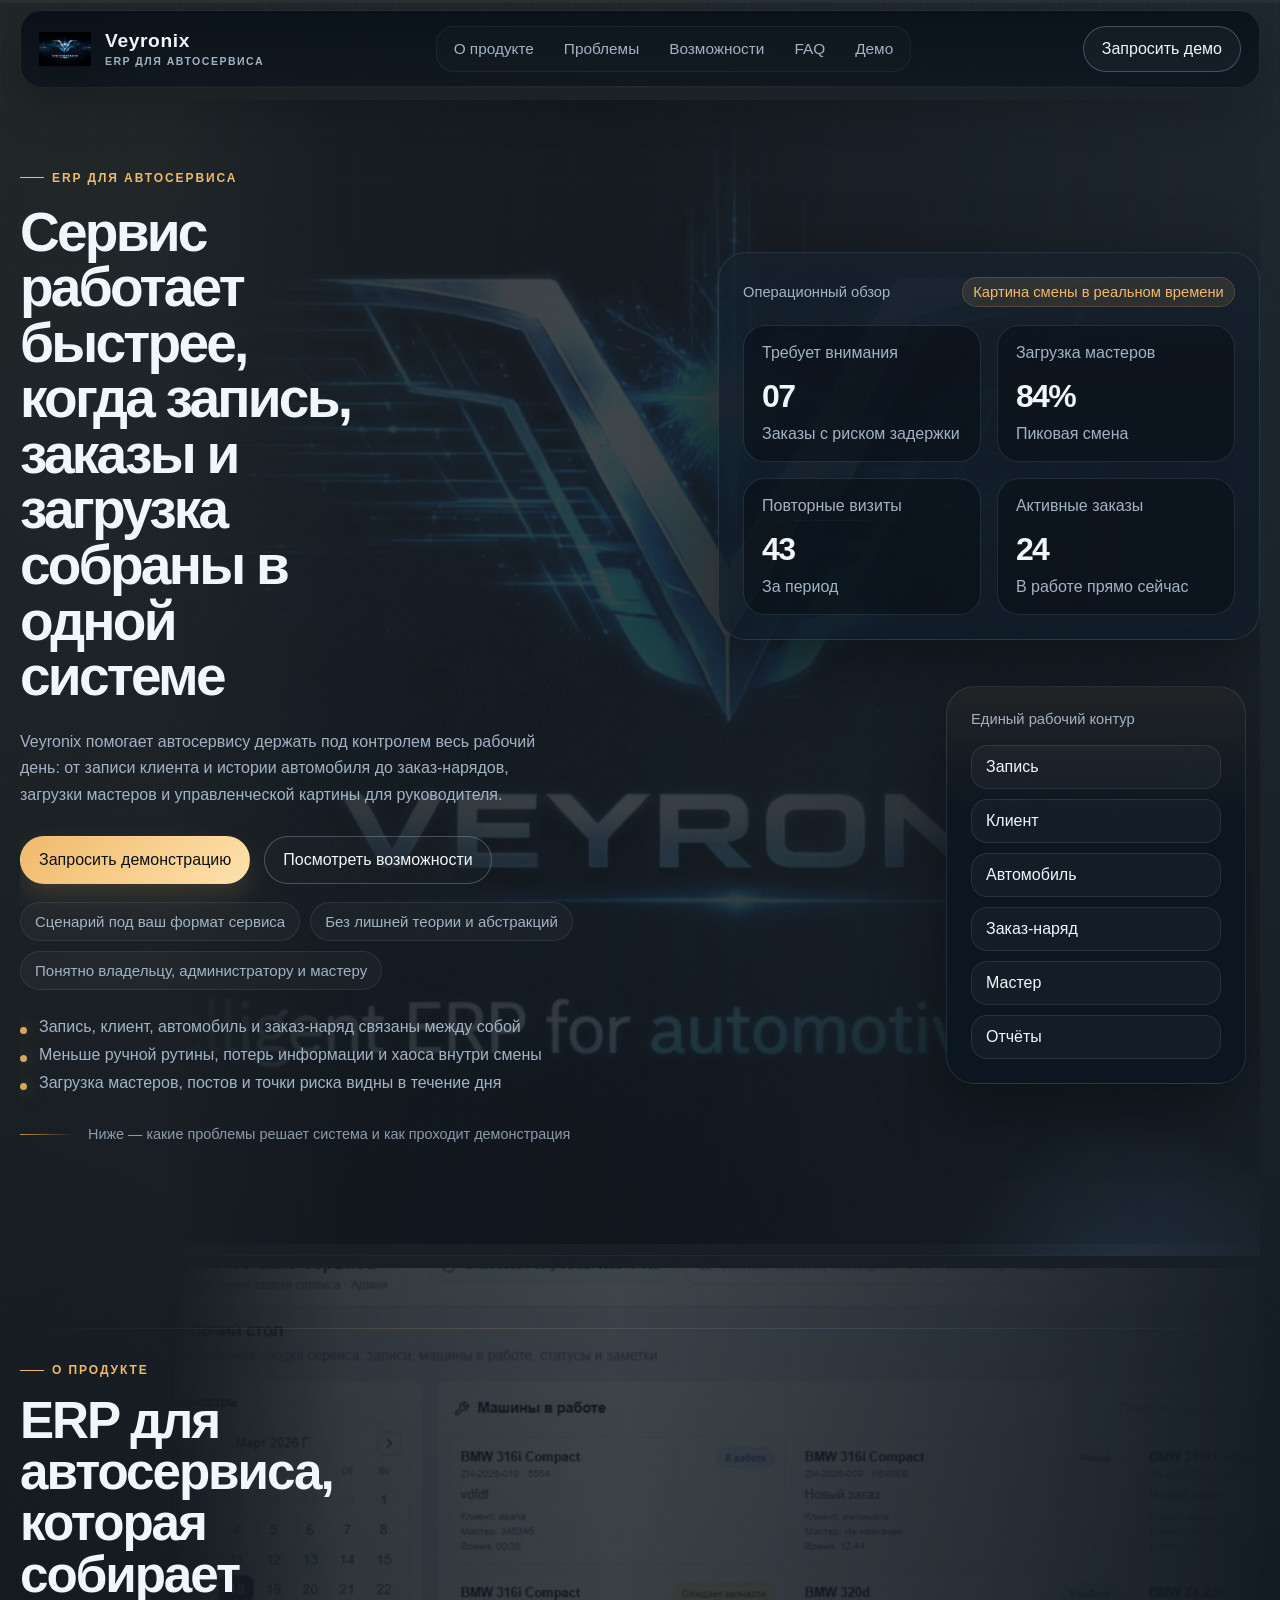
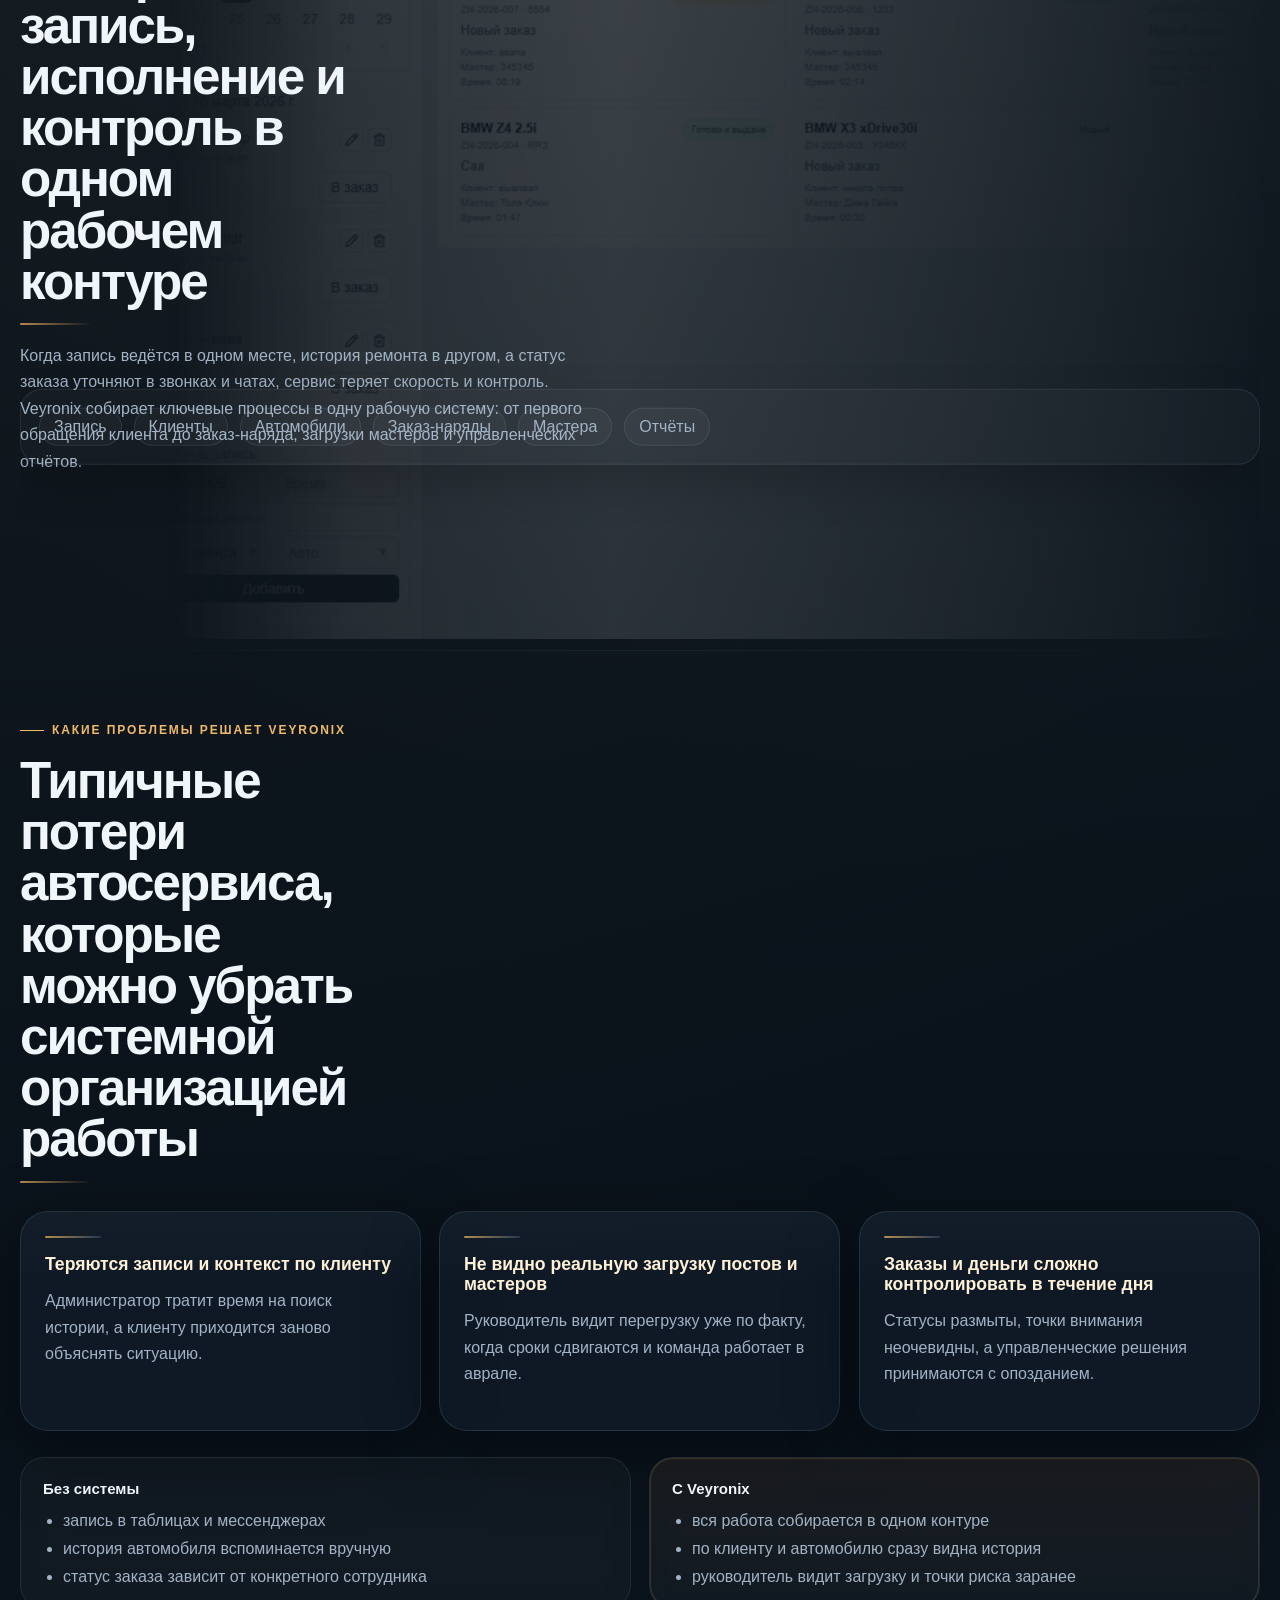
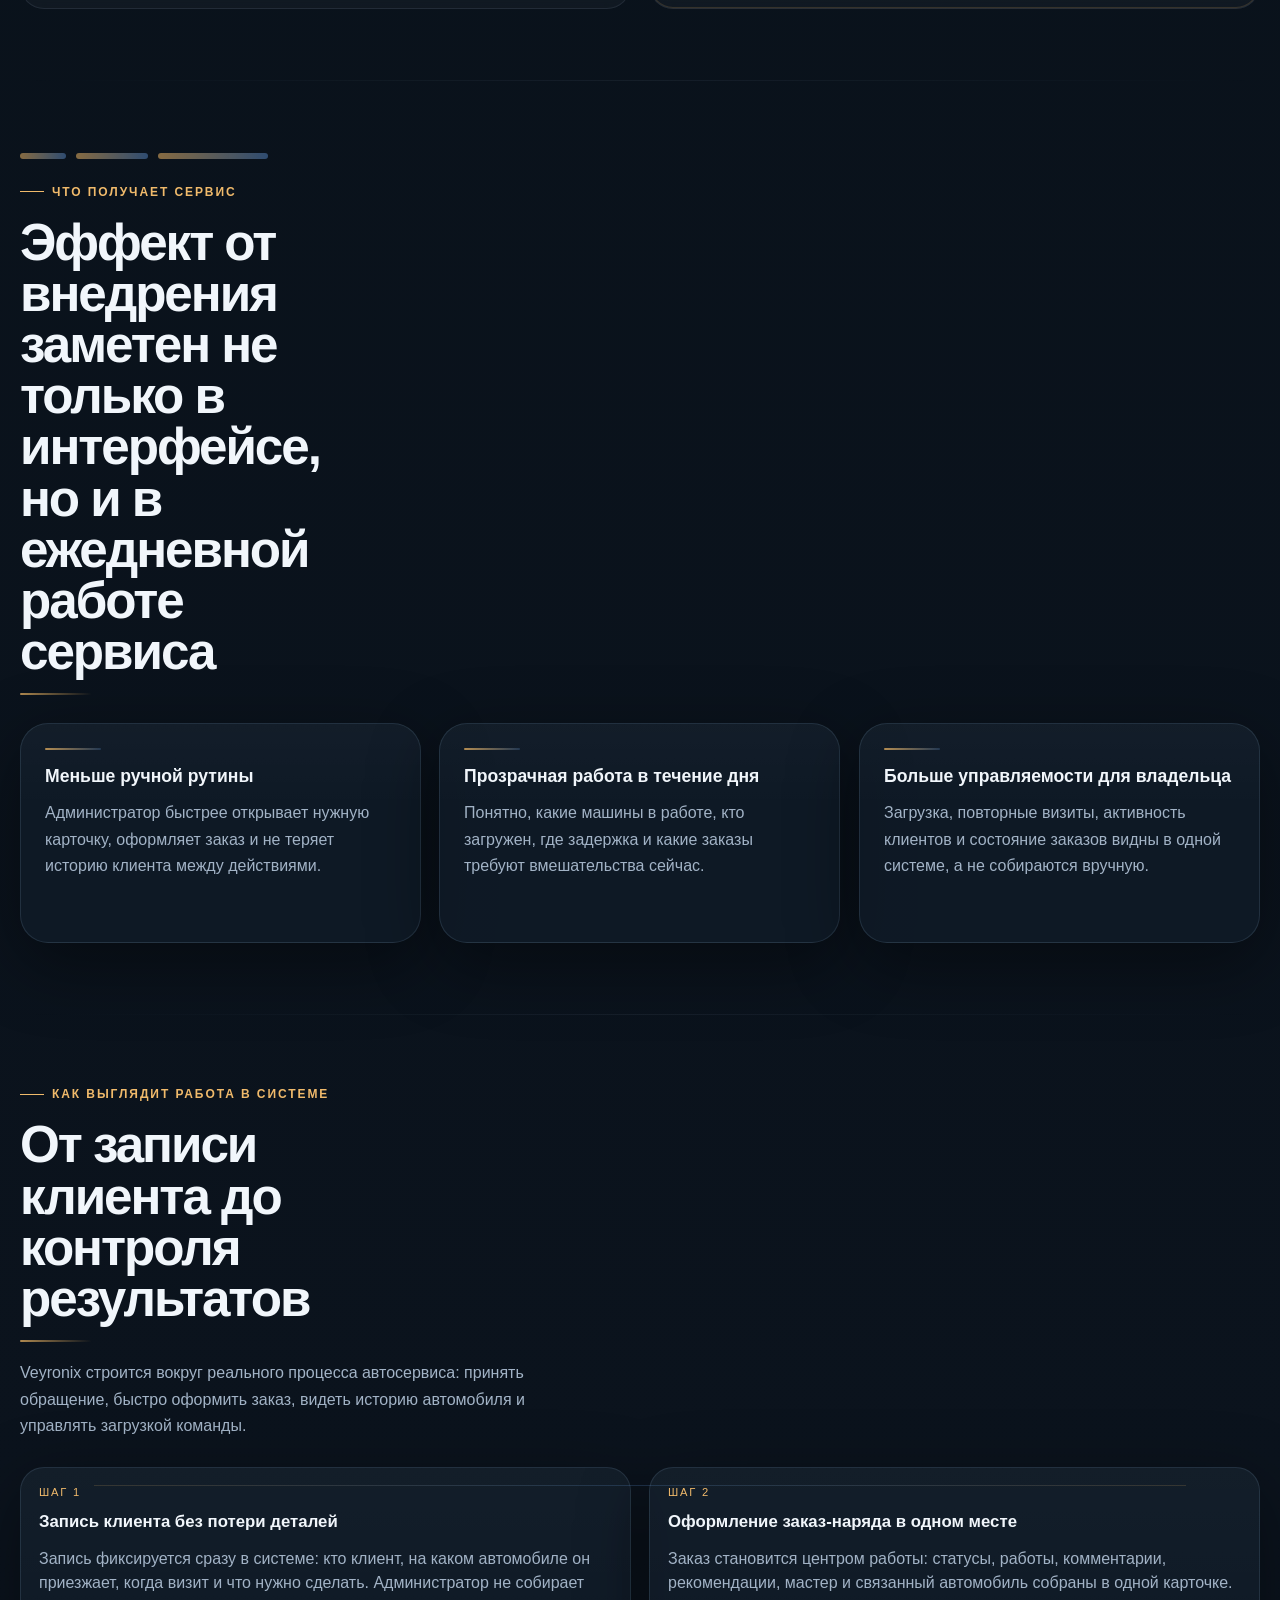
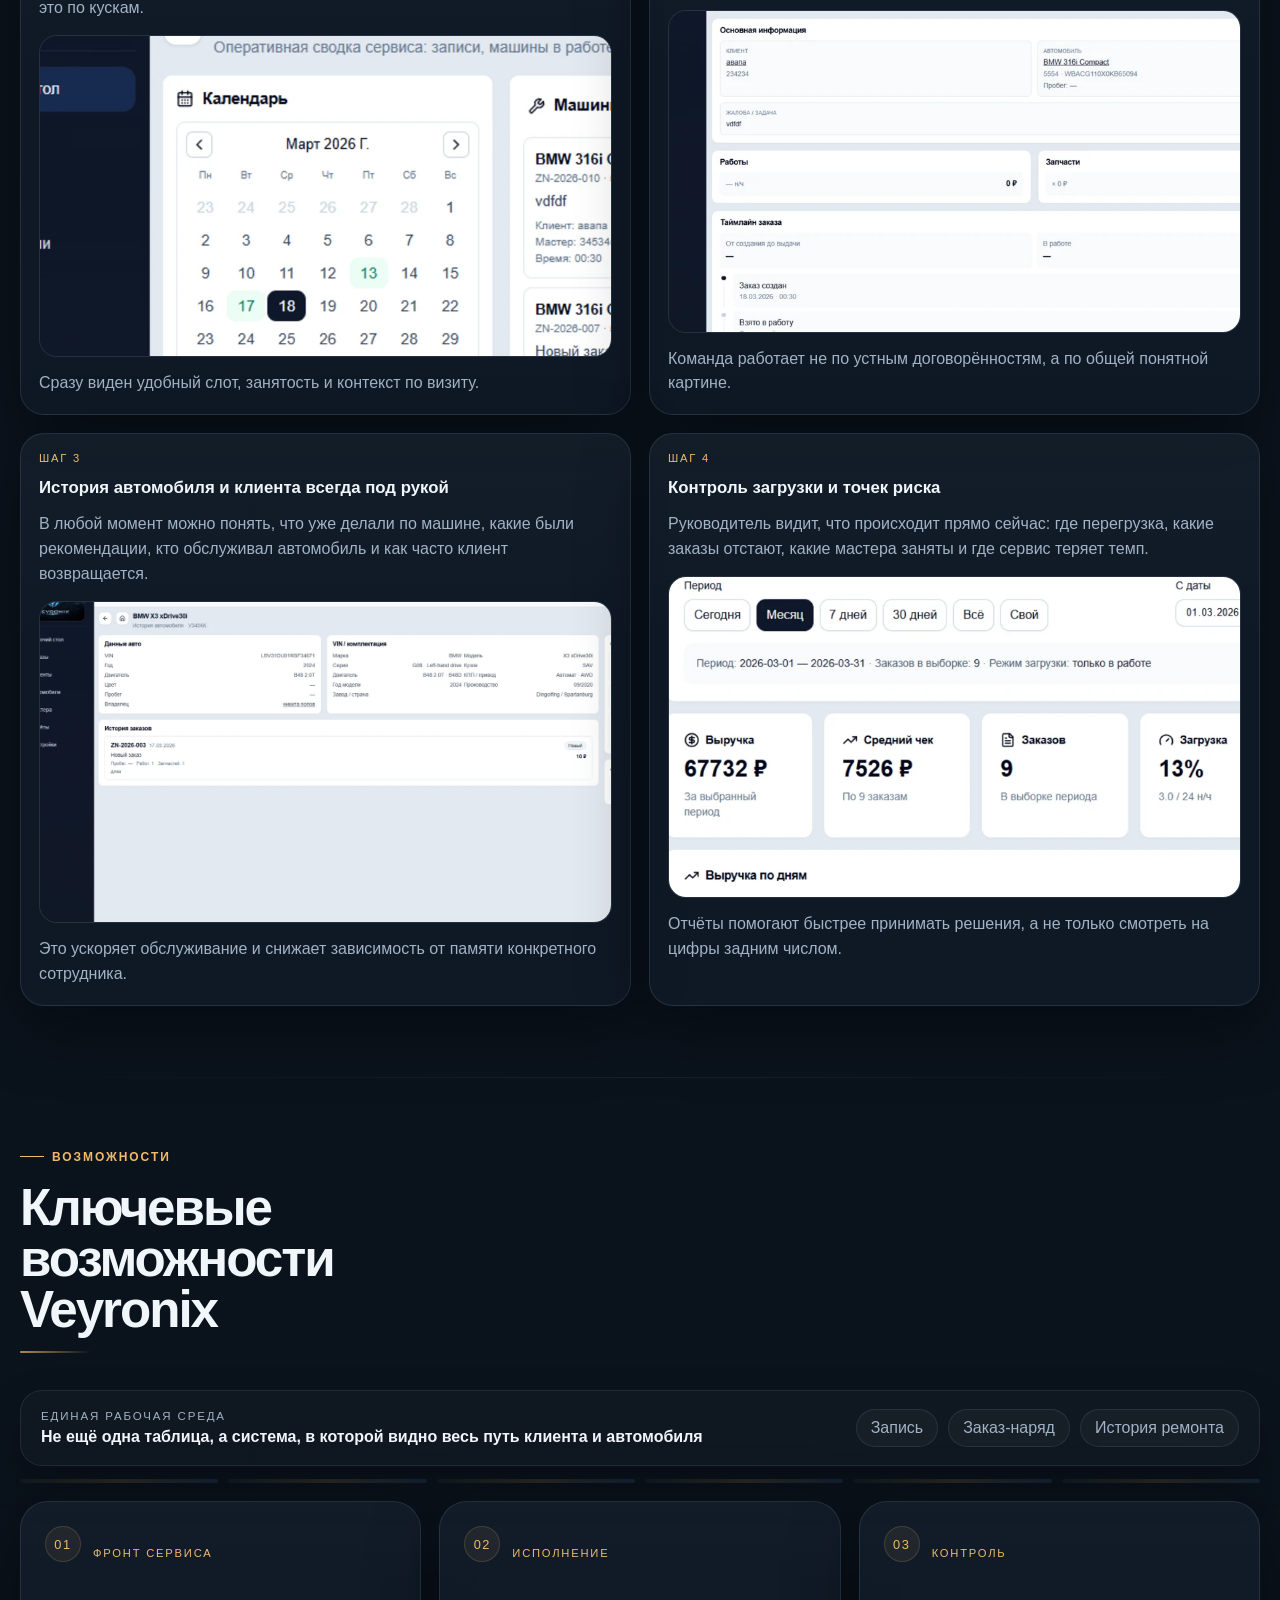
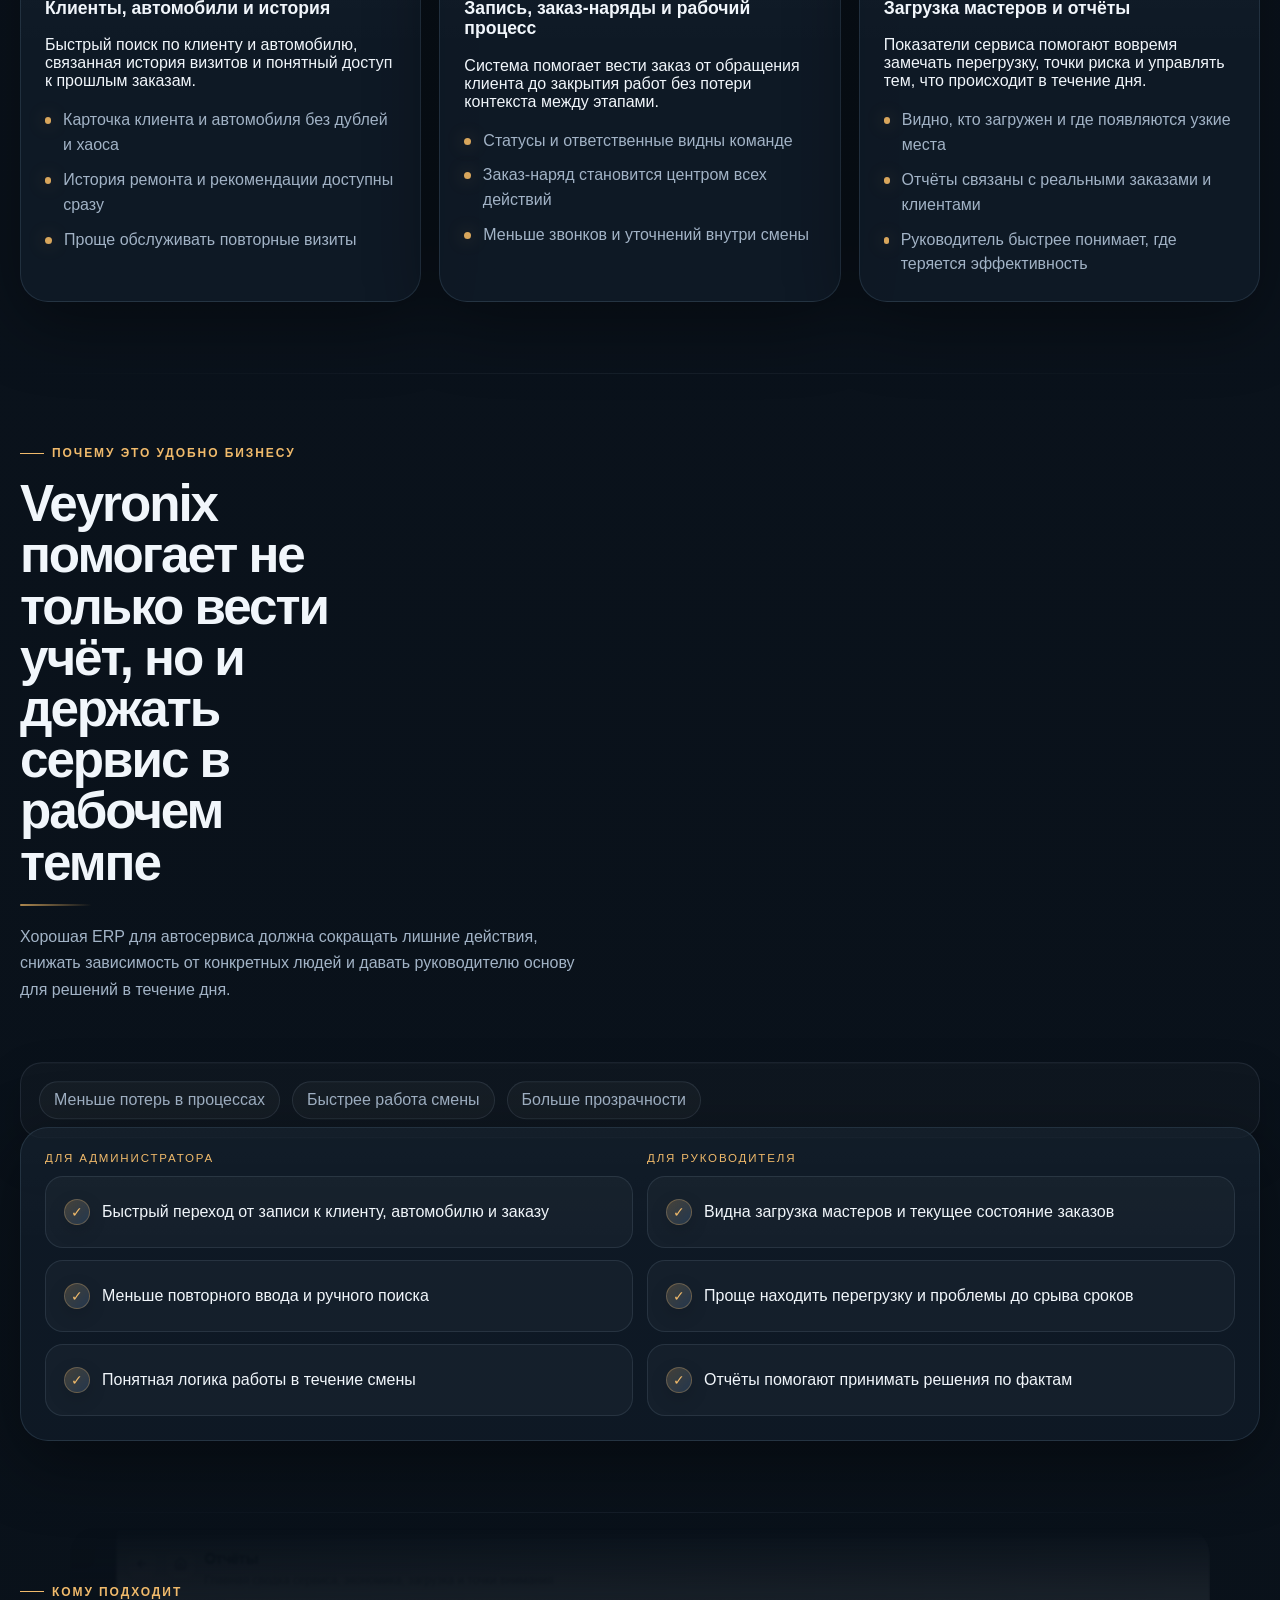
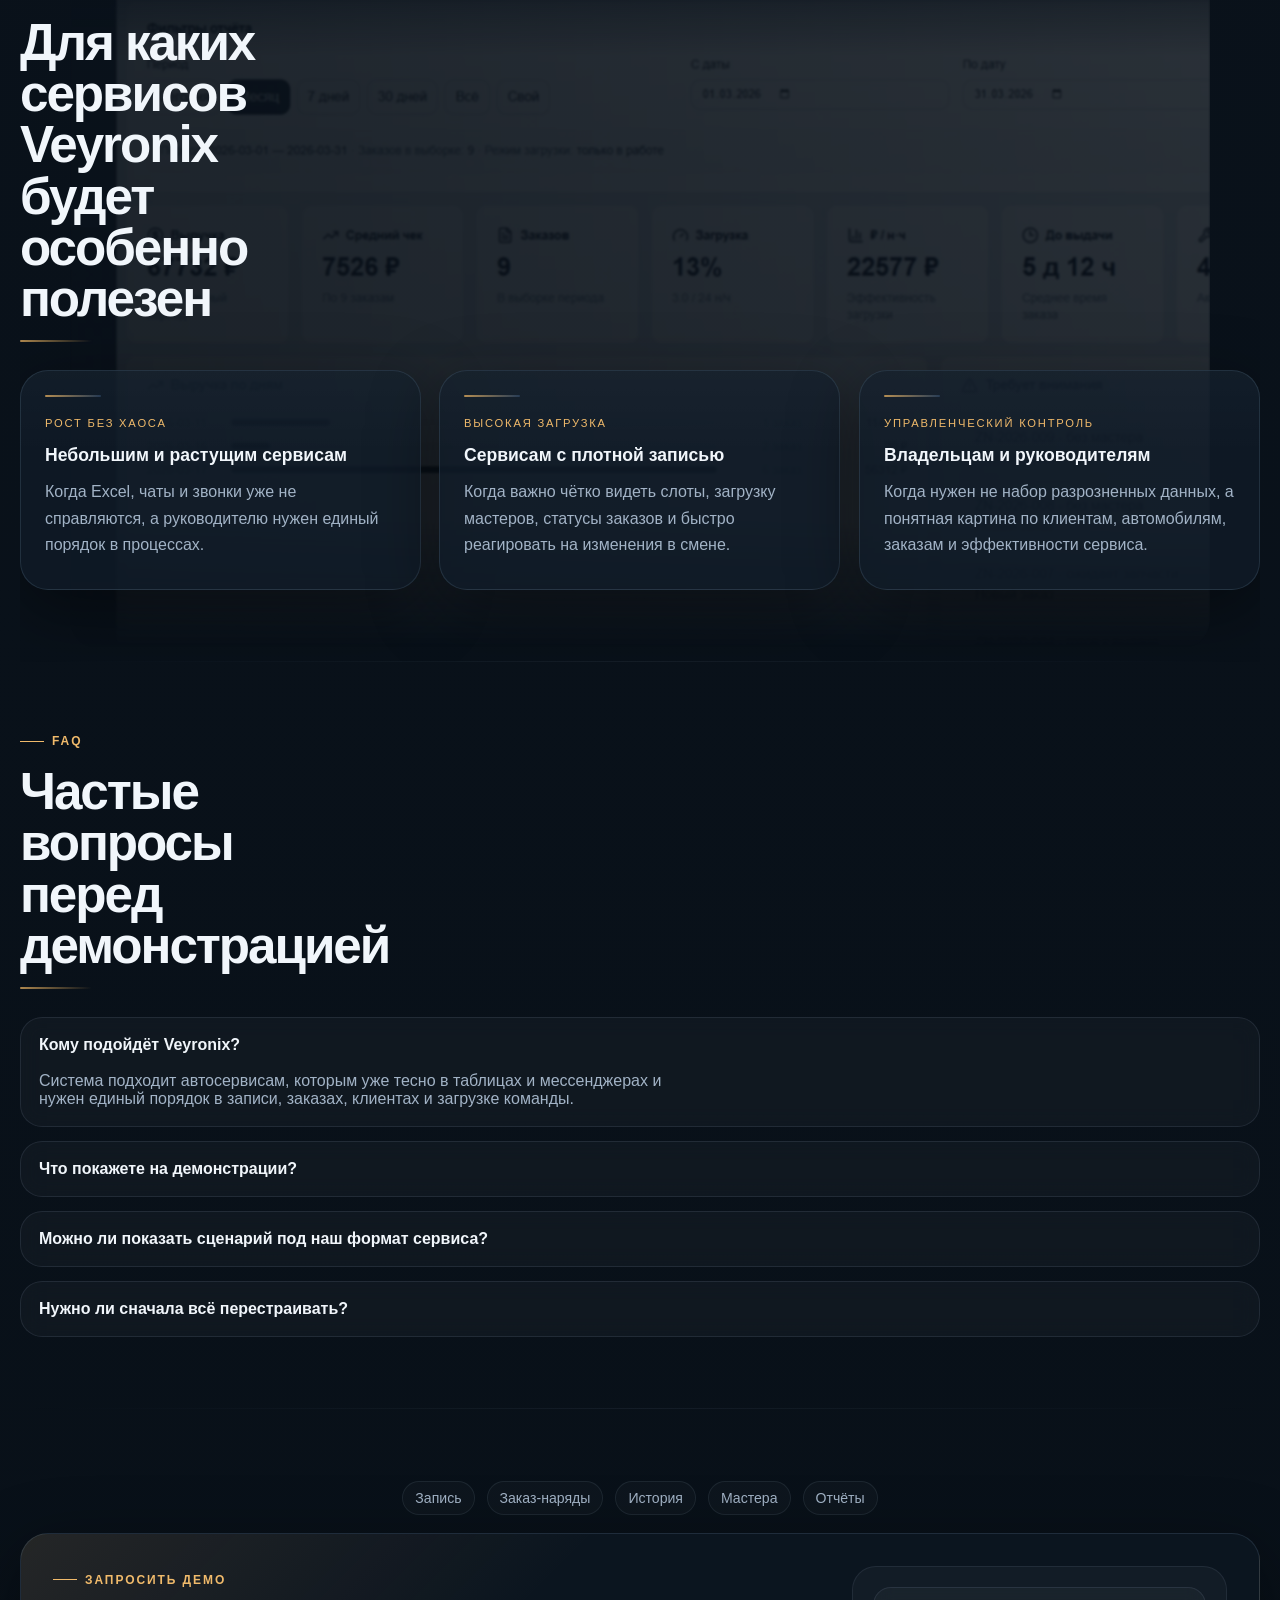
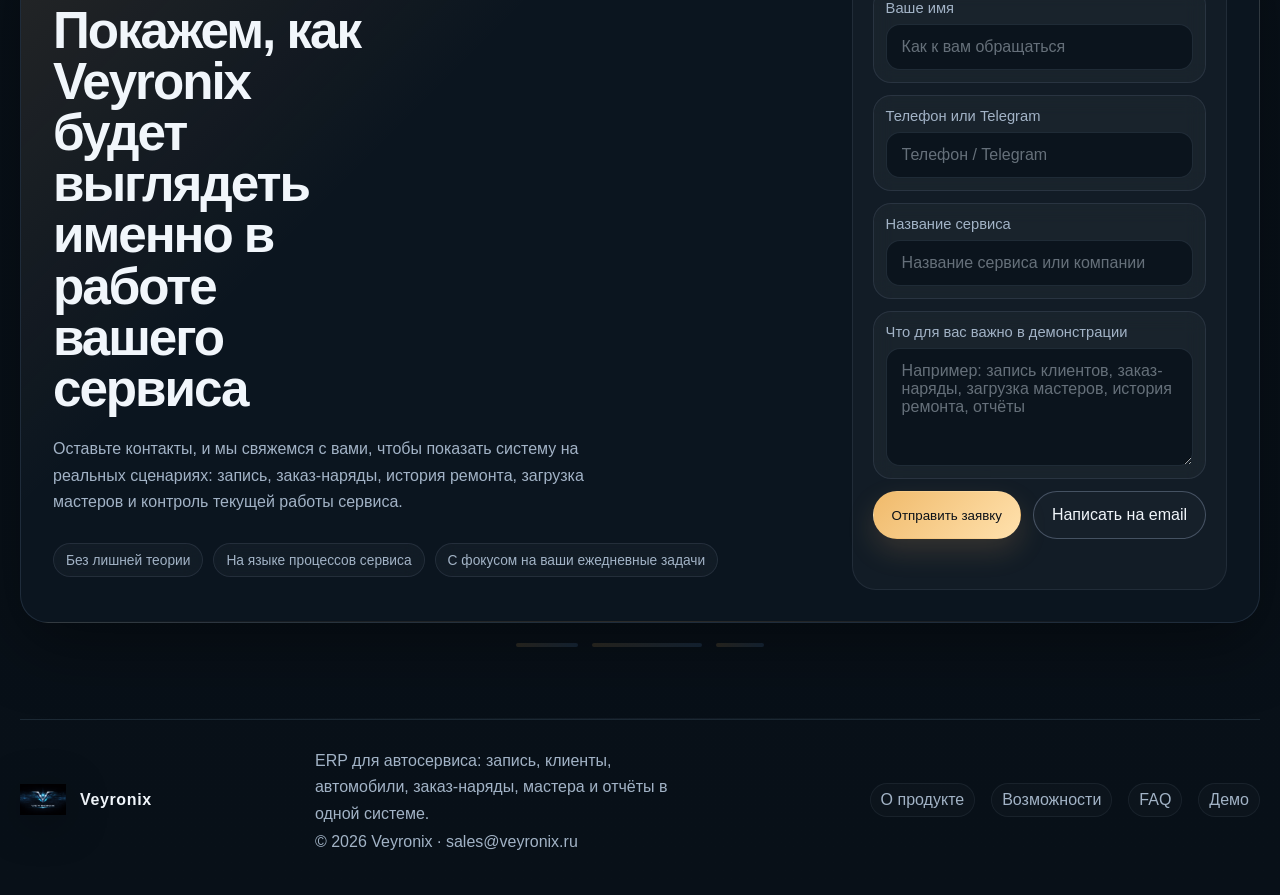
==== commit 7fc530b2: "Polish hero and demo contact section" ====
--- a/index.html
+++ b/index.html
@@ -442,19 +442,19 @@
           <div class="contact-panel" data-parallax data-parallax-speed="0.05">
             <div>
               <div class="eyebrow">Запросить демо</div>
-            <h2>Покажем, как Veyronix будет выглядеть именно в работе вашего сервиса</h2>
-            <p>
-              Оставьте контакты, и мы свяжемся с вами, чтобы показать систему
-              на реальных сценариях: запись, заказ-наряды, история ремонта,
-              загрузка мастеров и контроль текущей работы сервиса.
-            </p>
-            <div class="contact-proof">
+              <h2>Покажем, как Veyronix будет выглядеть именно в работе вашего сервиса</h2>
+              <p>
+                Оставьте контакты, и мы свяжемся с вами, чтобы показать систему
+                на реальных сценариях: запись, заказ-наряды, история ремонта,
+                загрузка мастеров и контроль текущей работы сервиса.
+              </p>
+              <div class="contact-proof">
                 <span>Без лишней теории</span>
                 <span>На языке процессов сервиса</span>
                 <span>С фокусом на ваши ежедневные задачи</span>
-            </div>
-          </div>
-          <div class="contact-side">
+              </div>
+            </div>
+            <div class="contact-side">
               <form class="lead-form" id="lead-form" data-recipient="sales@veyronix.ru">
                 <label>
                   <span>Ваше имя</span>
--- a/styles.css
+++ b/styles.css
@@ -1745,7 +1745,6 @@
 }
 
 .micro-proof span,
-.form-note,
 .form-status,
 .compare-label {
   font-size: 0.94rem;
@@ -1755,8 +1754,7 @@
 .contact-proof span,
 .compare-card,
 .faq-item,
-.lead-form label,
-.contact-channels a {
+.lead-form label {
   border: 1px solid rgba(160, 183, 209, 0.12);
   background: rgba(255, 255, 255, 0.03);
   backdrop-filter: blur(10px);
@@ -1864,32 +1862,10 @@
   color: rgba(212, 223, 236, 0.45);
 }
 
-.form-note {
-  margin: 0;
-  color: var(--text-muted);
-}
-
 .form-status {
   margin: 0;
   color: #f3d8a5;
   min-height: 1.2em;
-}
-
-.contact-channels {
-  display: flex;
-  flex-wrap: wrap;
-  gap: 10px;
-}
-
-.contact-channels a {
-  display: inline-flex;
-  align-items: center;
-  min-height: 38px;
-  padding: 0 14px;
-  border-radius: 999px;
-  color: var(--text);
-  text-decoration: none;
-  font-size: 0.9rem;
 }
 
 .mobile-cta {
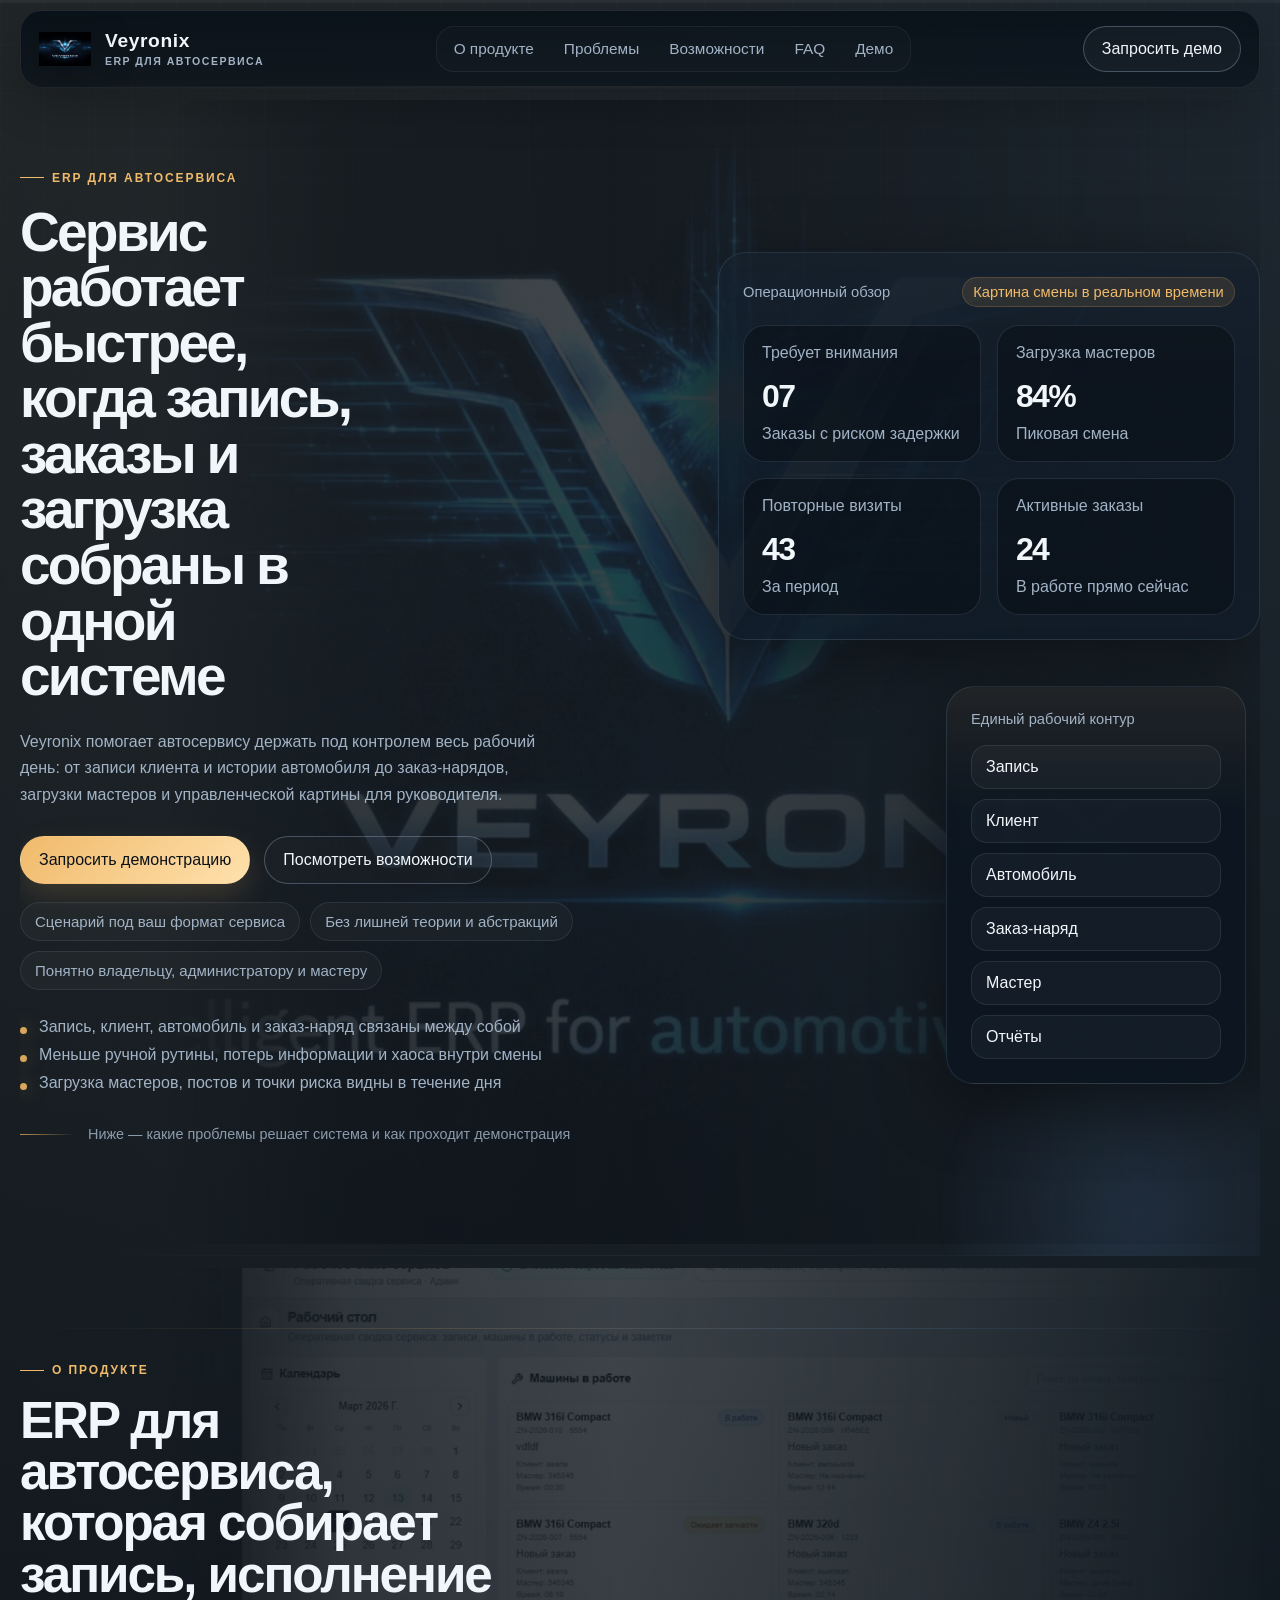
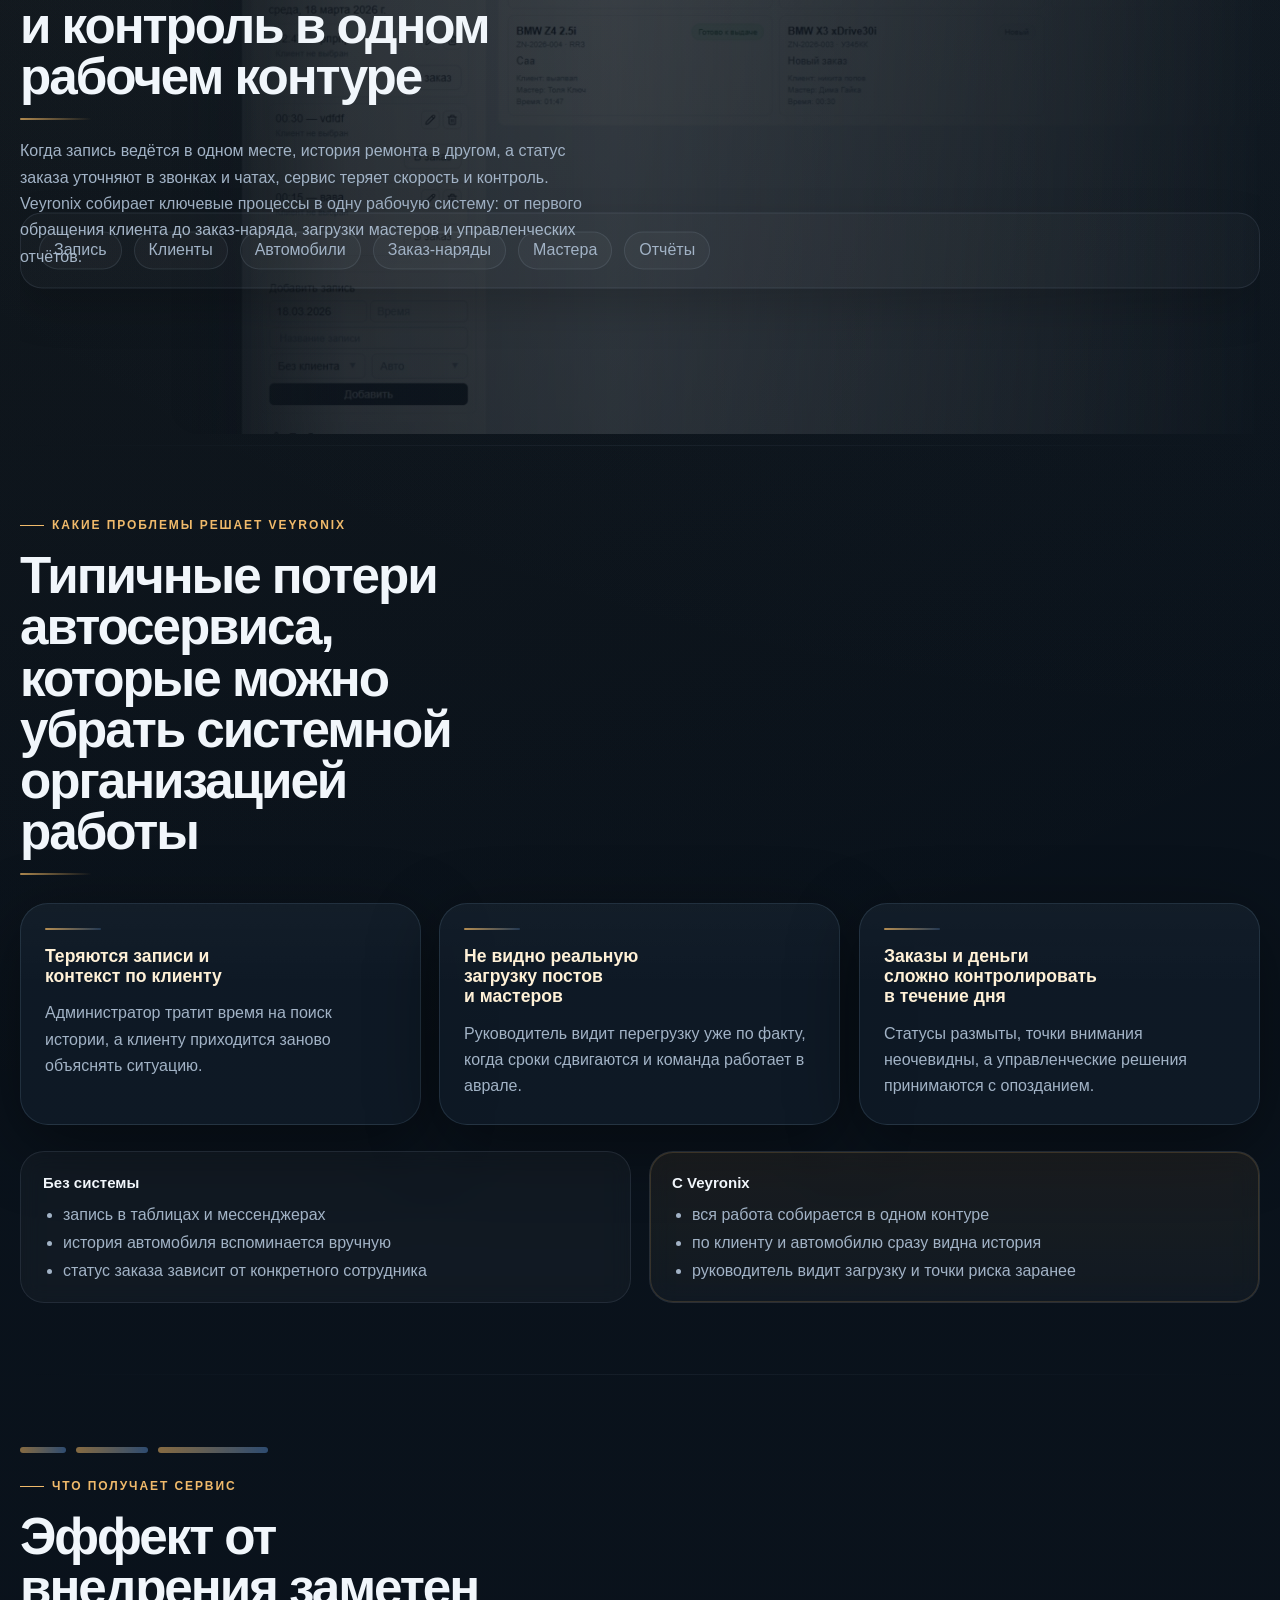
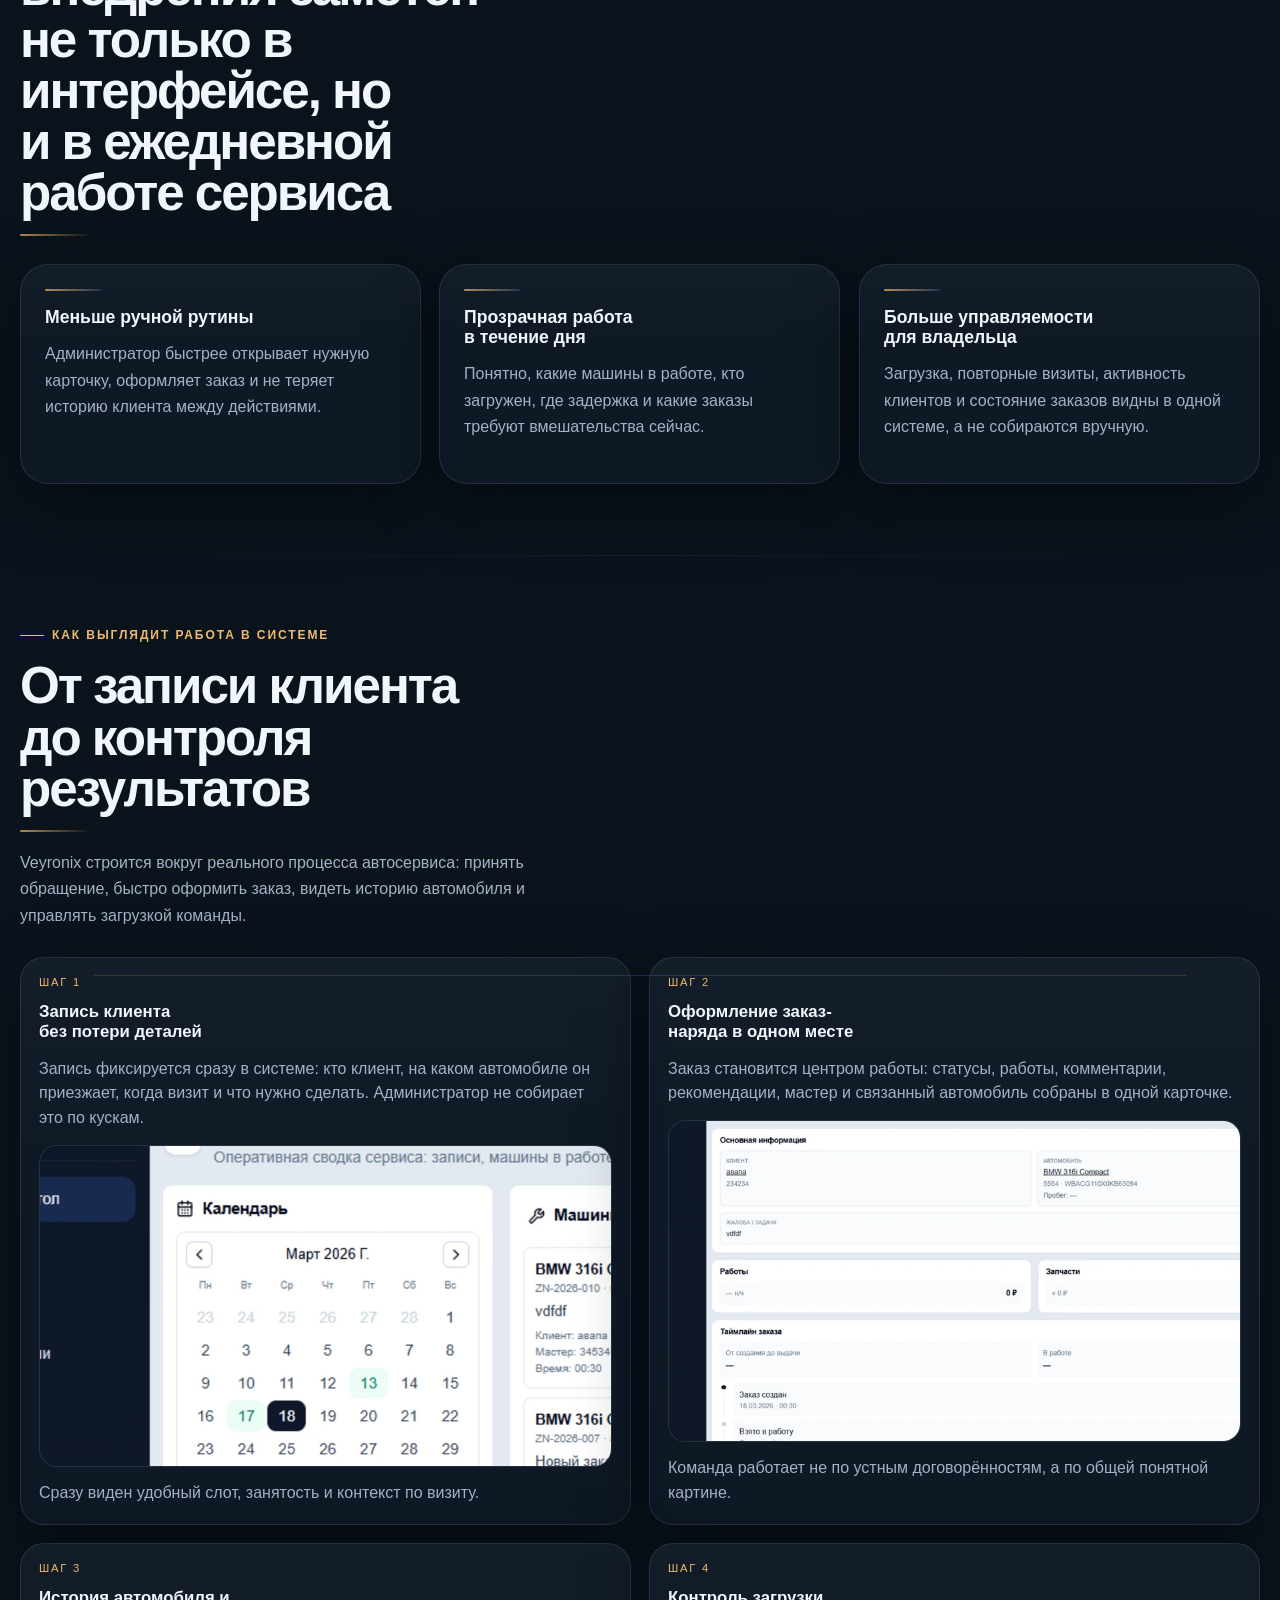
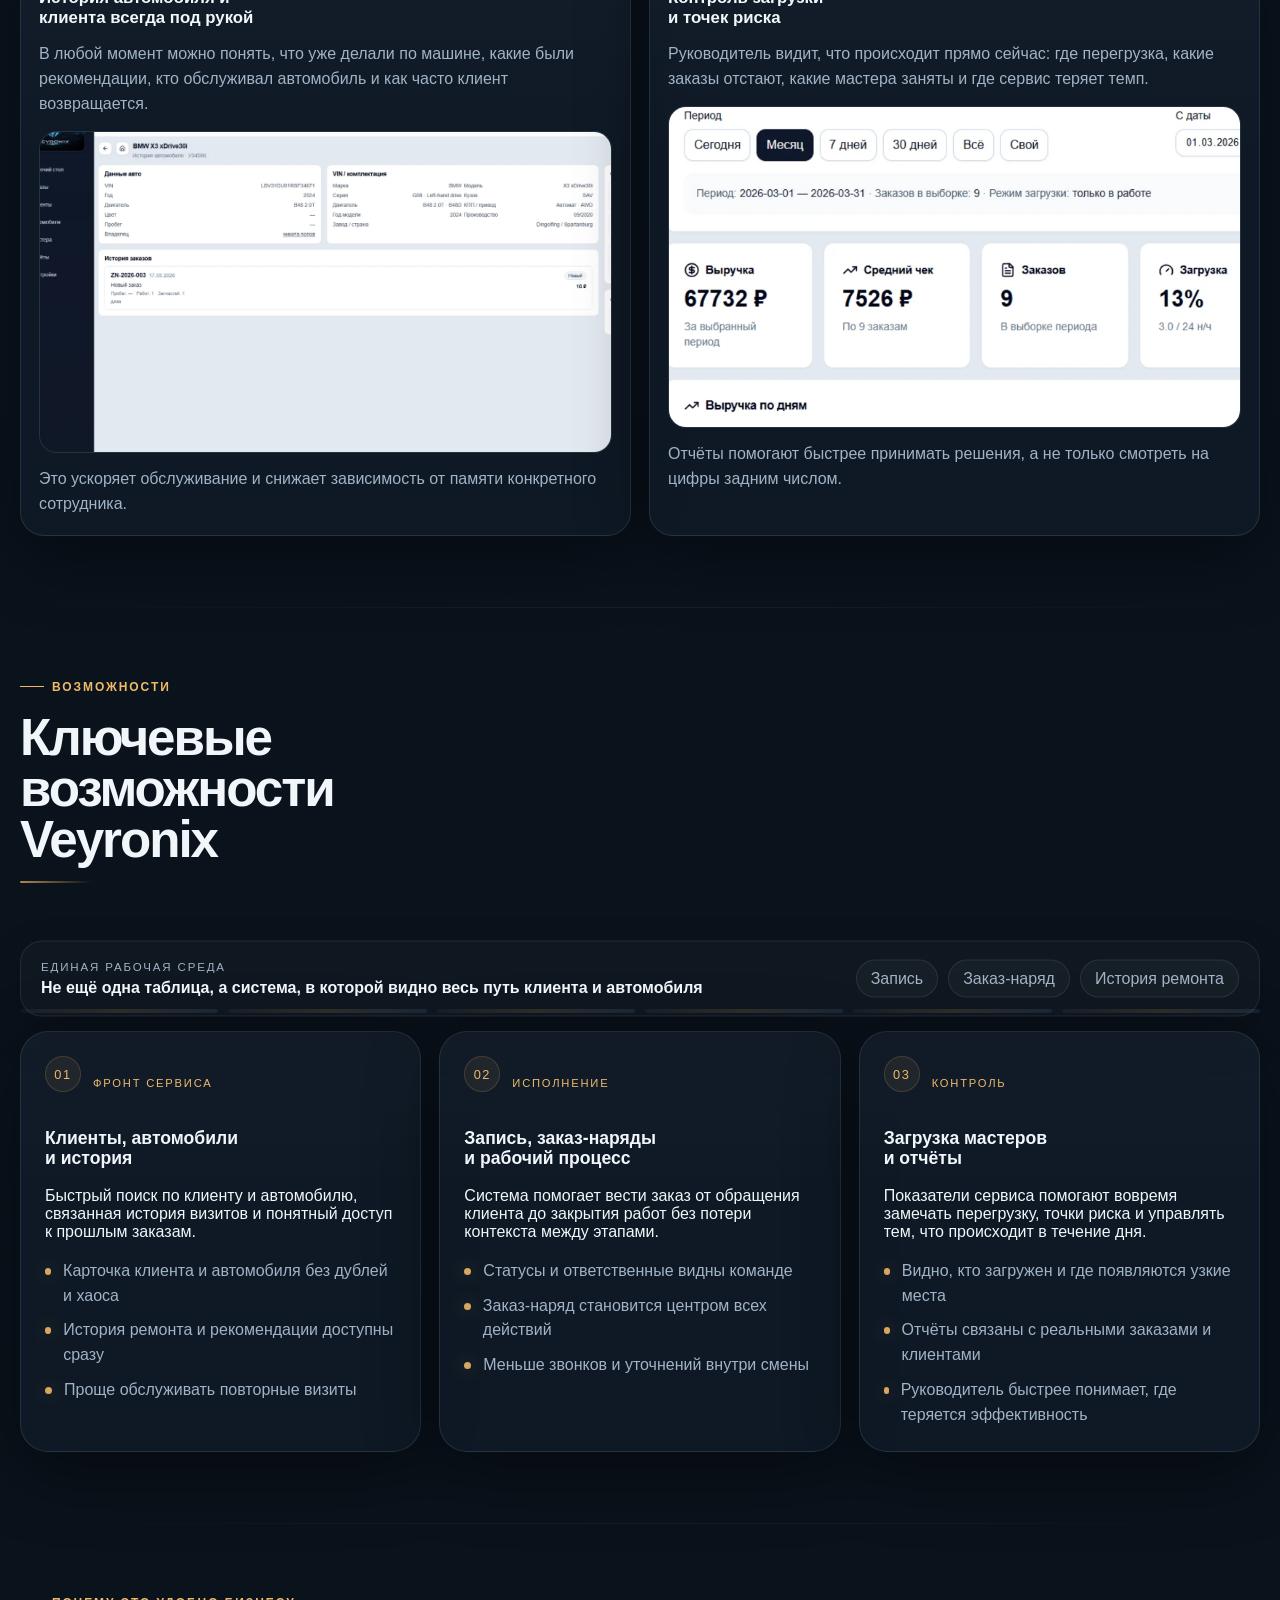
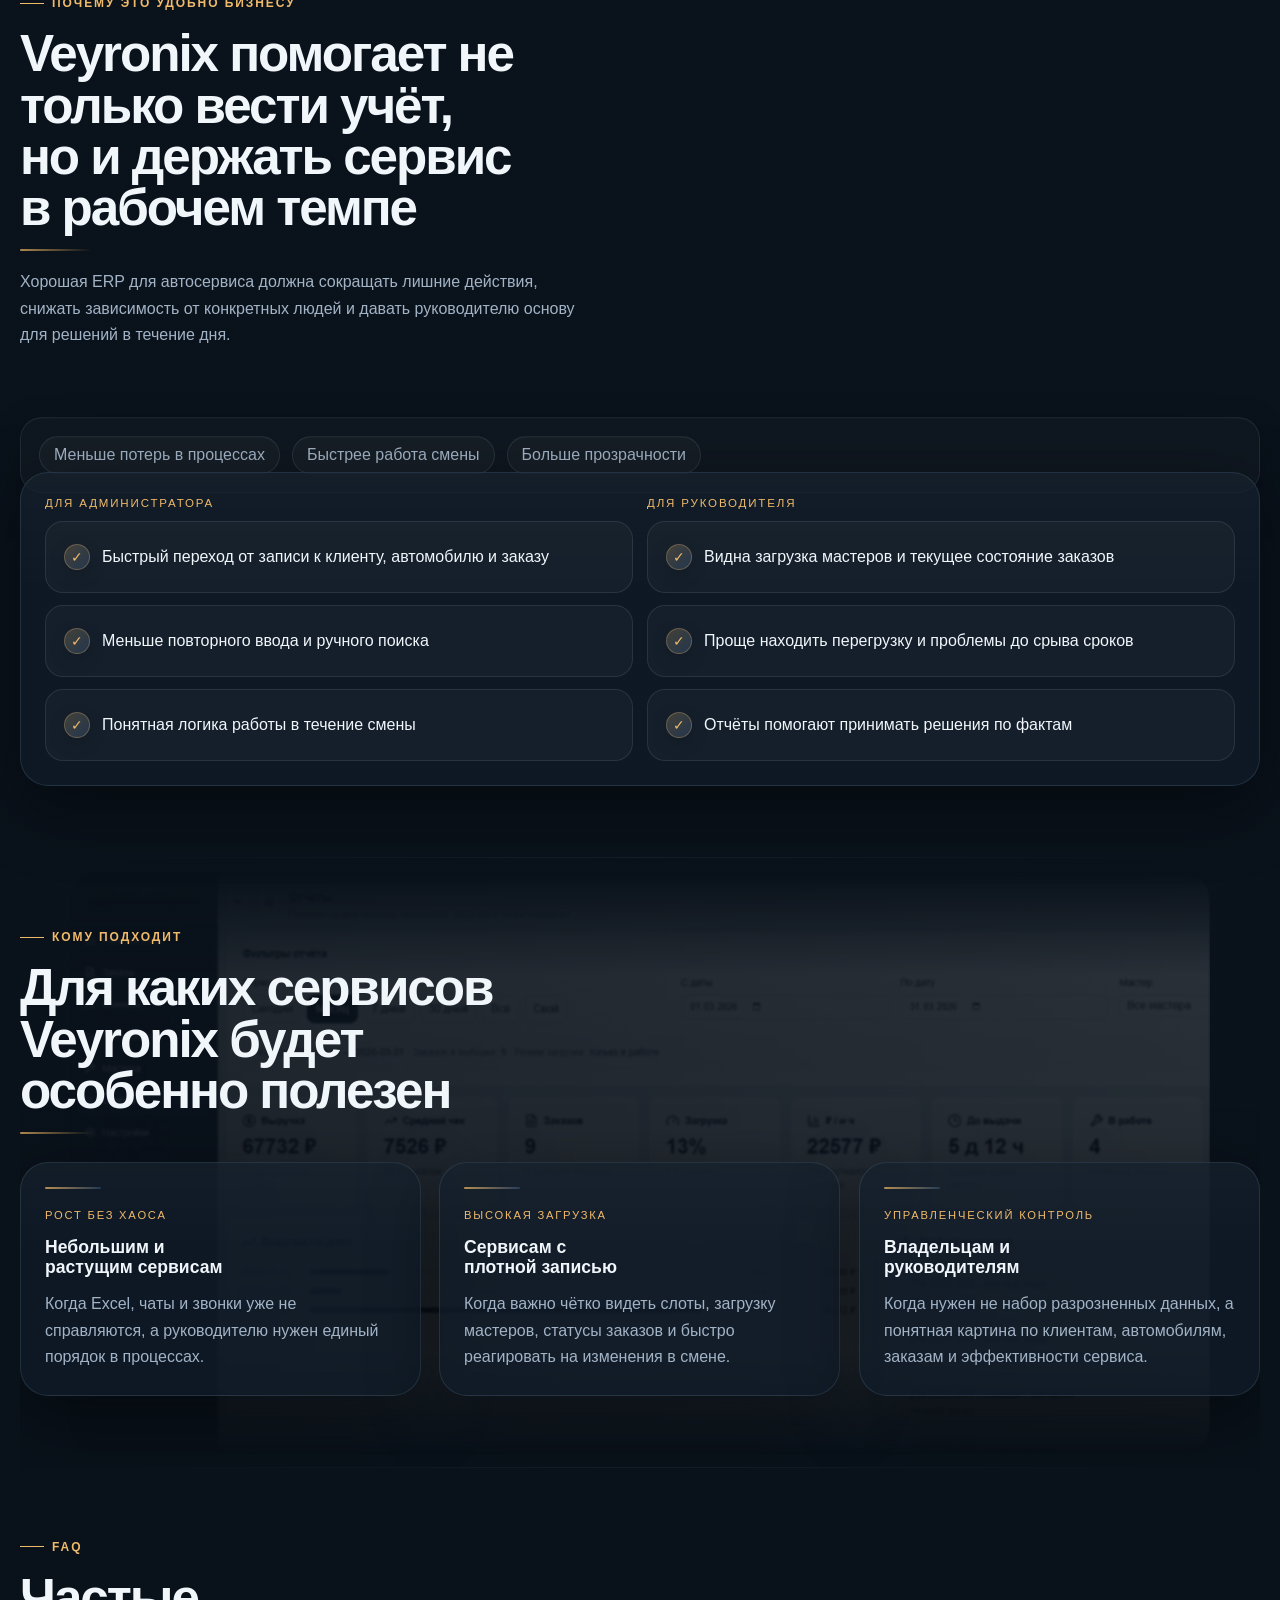
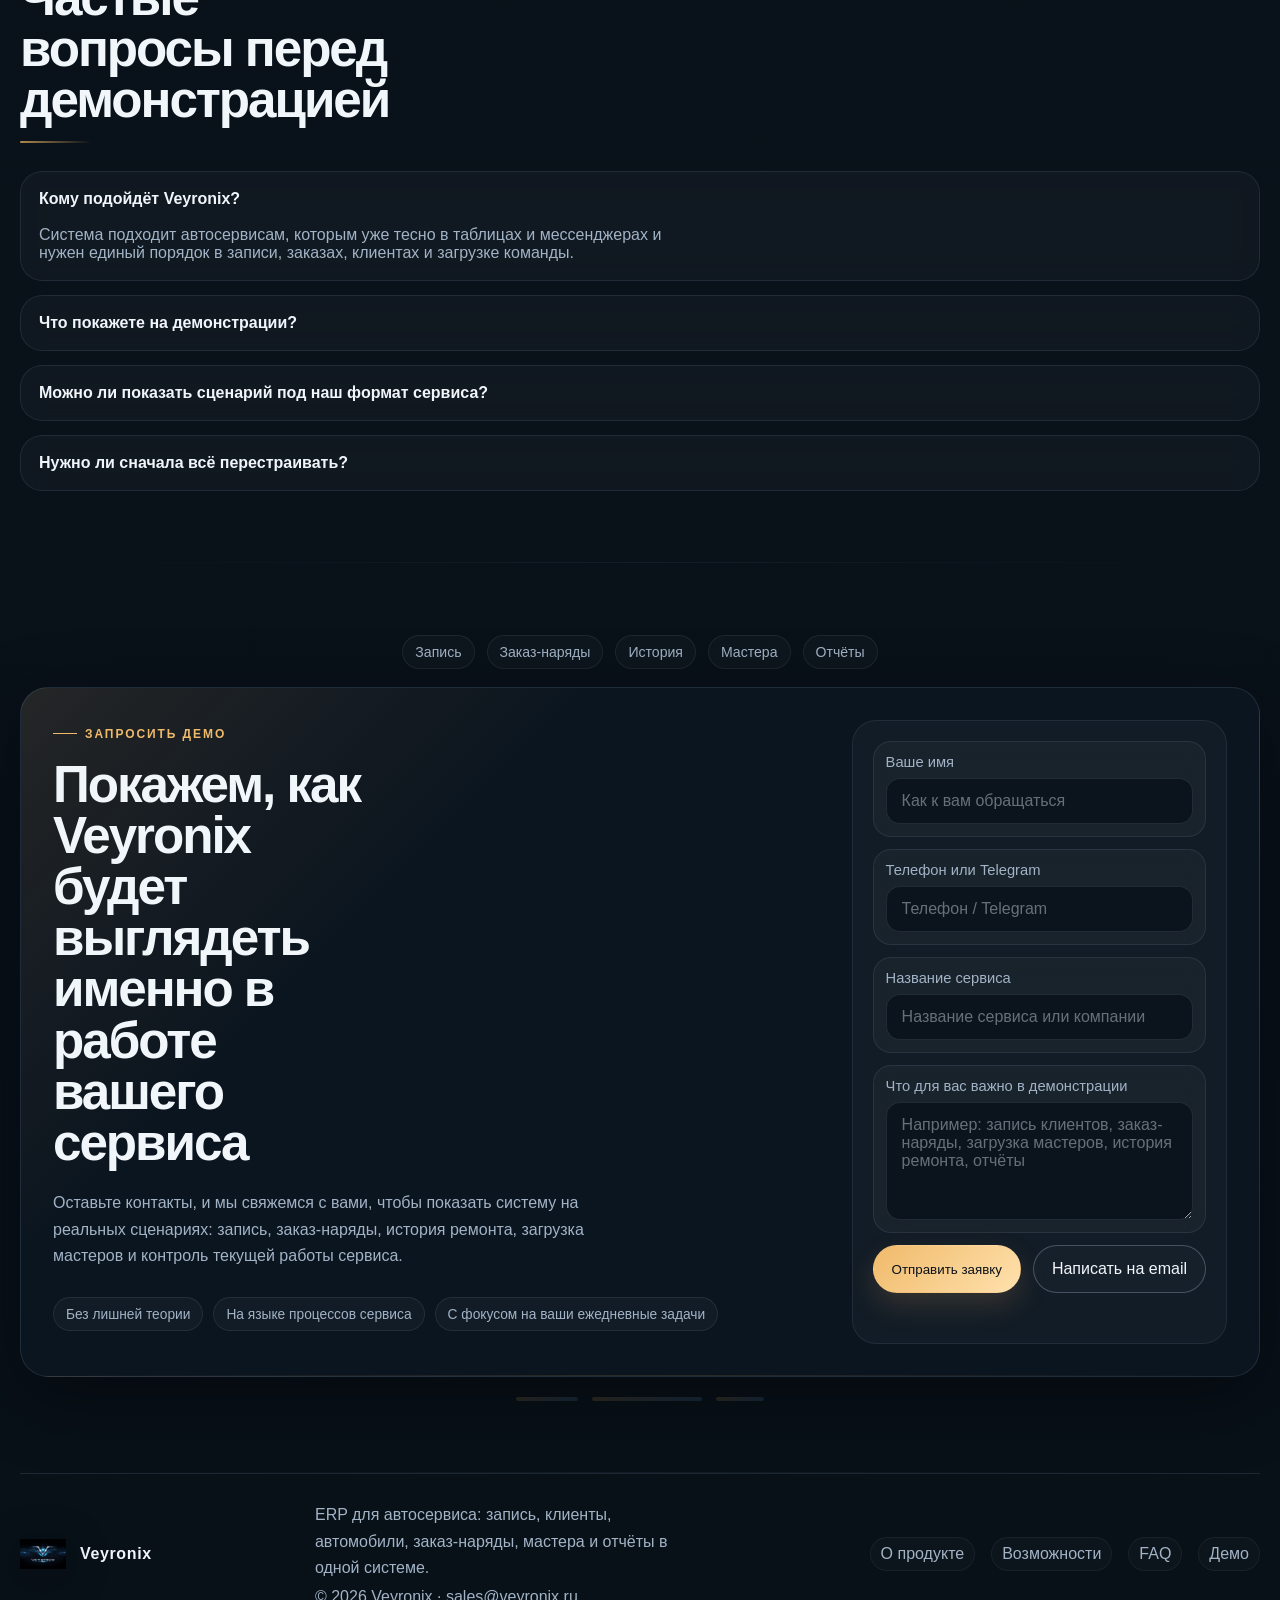
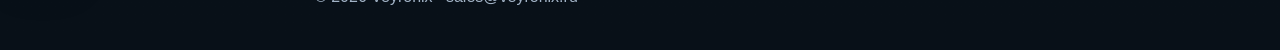
==== commit 9875ffe8: "Refine desktop headings and mobile navigation" ====
--- a/index.html
+++ b/index.html
@@ -44,7 +44,19 @@
             <span class="brand-subtitle">ERP для автосервиса</span>
           </span>
         </a>
-        <nav class="topnav" aria-label="Навигация">
+        <button
+          class="mobile-nav-toggle"
+          id="mobile-nav-toggle"
+          type="button"
+          aria-expanded="false"
+          aria-controls="topnav"
+          aria-label="Открыть меню"
+        >
+          <span></span>
+          <span></span>
+          <span></span>
+        </button>
+        <nav class="topnav" id="topnav" aria-label="Навигация">
           <a href="#value">О продукте</a>
           <a href="#problems">Проблемы</a>
           <a href="#features">Возможности</a>
@@ -442,7 +454,7 @@
           <div class="contact-panel" data-parallax data-parallax-speed="0.05">
             <div>
               <div class="eyebrow">Запросить демо</div>
-              <h2>Покажем, как Veyronix будет выглядеть именно в работе вашего сервиса</h2>
+              <h2 class="heading-keep-compact">Покажем, как Veyronix будет выглядеть именно в работе вашего сервиса</h2>
               <p>
                 Оставьте контакты, и мы свяжемся с вами, чтобы показать систему
                 на реальных сценариях: запись, заказ-наряды, история ремонта,
--- a/styles.css
+++ b/styles.css
@@ -203,6 +203,45 @@
 .button:hover,
 .button:focus-visible {
   color: var(--text);
+}
+
+.mobile-nav-toggle {
+  display: none;
+  align-items: center;
+  justify-content: center;
+  flex-direction: column;
+  gap: 4px;
+  width: 46px;
+  height: 46px;
+  padding: 0;
+  border-radius: 16px;
+  border: 1px solid rgba(170, 194, 218, 0.12);
+  background: rgba(255, 255, 255, 0.04);
+  color: var(--text);
+  box-shadow: 0 12px 28px rgba(0, 0, 0, 0.18);
+}
+
+.mobile-nav-toggle span {
+  display: block;
+  width: 18px;
+  height: 2px;
+  border-radius: 999px;
+  background: currentColor;
+  transition:
+    transform 0.28s var(--ease-soft),
+    opacity 0.22s var(--ease-soft);
+}
+
+.topbar.is-nav-open .mobile-nav-toggle span:nth-child(1) {
+  transform: translateY(6px) rotate(45deg);
+}
+
+.topbar.is-nav-open .mobile-nav-toggle span:nth-child(2) {
+  opacity: 0;
+}
+
+.topbar.is-nav-open .mobile-nav-toggle span:nth-child(3) {
+  transform: translateY(-6px) rotate(-45deg);
 }
 
 a:focus-visible,
@@ -487,11 +526,13 @@
   font-size: clamp(2.1rem, 4vw, 3.25rem);
   line-height: 1;
   letter-spacing: -0.04em;
+  text-wrap: balance;
 }
 
 h3 {
   font-size: 1.1rem;
   line-height: 1.15;
+  text-wrap: balance;
 }
 
 .hero-lead,
@@ -944,6 +985,10 @@
   position: relative;
 }
 
+.heading-keep-compact {
+  max-width: 12ch;
+}
+
 .section-heading h2::after {
   content: "";
   display: block;
@@ -1078,6 +1123,28 @@
 .feature-card h3,
 .timeline-card h3 {
   margin-bottom: 14px;
+}
+
+@media (min-width: 901px) {
+  .section-heading h2:not(.heading-keep-compact),
+  .workflow-ribbon-card h3,
+  .info-card h3,
+  .feature-group h3,
+  .timeline-card h3,
+  .faq-item summary {
+    max-width: none;
+  }
+
+  .section-heading h2:not(.heading-keep-compact) {
+    max-width: 18ch;
+  }
+
+  .workflow-ribbon-card h3,
+  .info-card h3,
+  .feature-group h3,
+  .timeline-card h3 {
+    max-width: 24ch;
+  }
 }
 
 .timeline {
@@ -1554,6 +1621,10 @@
     width: min(100% - 24px, 1240px);
   }
 
+  body {
+    padding-bottom: 94px;
+  }
+
   .section {
     padding: 52px 0;
     scroll-margin-top: 96px;
@@ -1570,11 +1641,51 @@
   .topbar {
     gap: 14px;
     top: 6px;
+    align-items: center;
+  }
+
+  .mobile-nav-toggle {
+    display: inline-flex;
+    margin-left: auto;
+  }
+
+  .button-ghost {
+    display: none;
   }
 
   .topnav {
-    gap: 14px;
-    font-size: 0.92rem;
+    order: 4;
+    display: grid;
+    grid-template-columns: 1fr;
+    width: 100%;
+    gap: 8px;
+    padding: 0;
+    max-height: 0;
+    overflow: hidden auto;
+    opacity: 0;
+    border: 0;
+    background: transparent;
+    box-shadow: none;
+    transition:
+      max-height 0.34s var(--ease-smooth),
+      opacity 0.24s var(--ease-soft),
+      padding-top 0.24s var(--ease-soft);
+  }
+
+  .topbar.is-nav-open .topnav {
+    max-height: min(56vh, 360px);
+    padding-top: 8px;
+    opacity: 1;
+  }
+
+  .topnav a {
+    justify-content: flex-start;
+    width: 100%;
+    min-height: 44px;
+    padding: 12px 14px;
+    font-size: 0.94rem;
+    border: 1px solid rgba(170, 194, 218, 0.08);
+    background: rgba(255, 255, 255, 0.03);
   }
 
   .metric-grid,
@@ -1915,8 +2026,18 @@
     display: inline-flex;
   }
 
+  .mobile-cta.is-hidden {
+    opacity: 0;
+    pointer-events: none;
+    transform: translate3d(0, 16px, 0);
+  }
+
   .back-to-top {
     bottom: 84px;
+  }
+
+  .footer {
+    padding-bottom: 96px;
   }
 }
 
